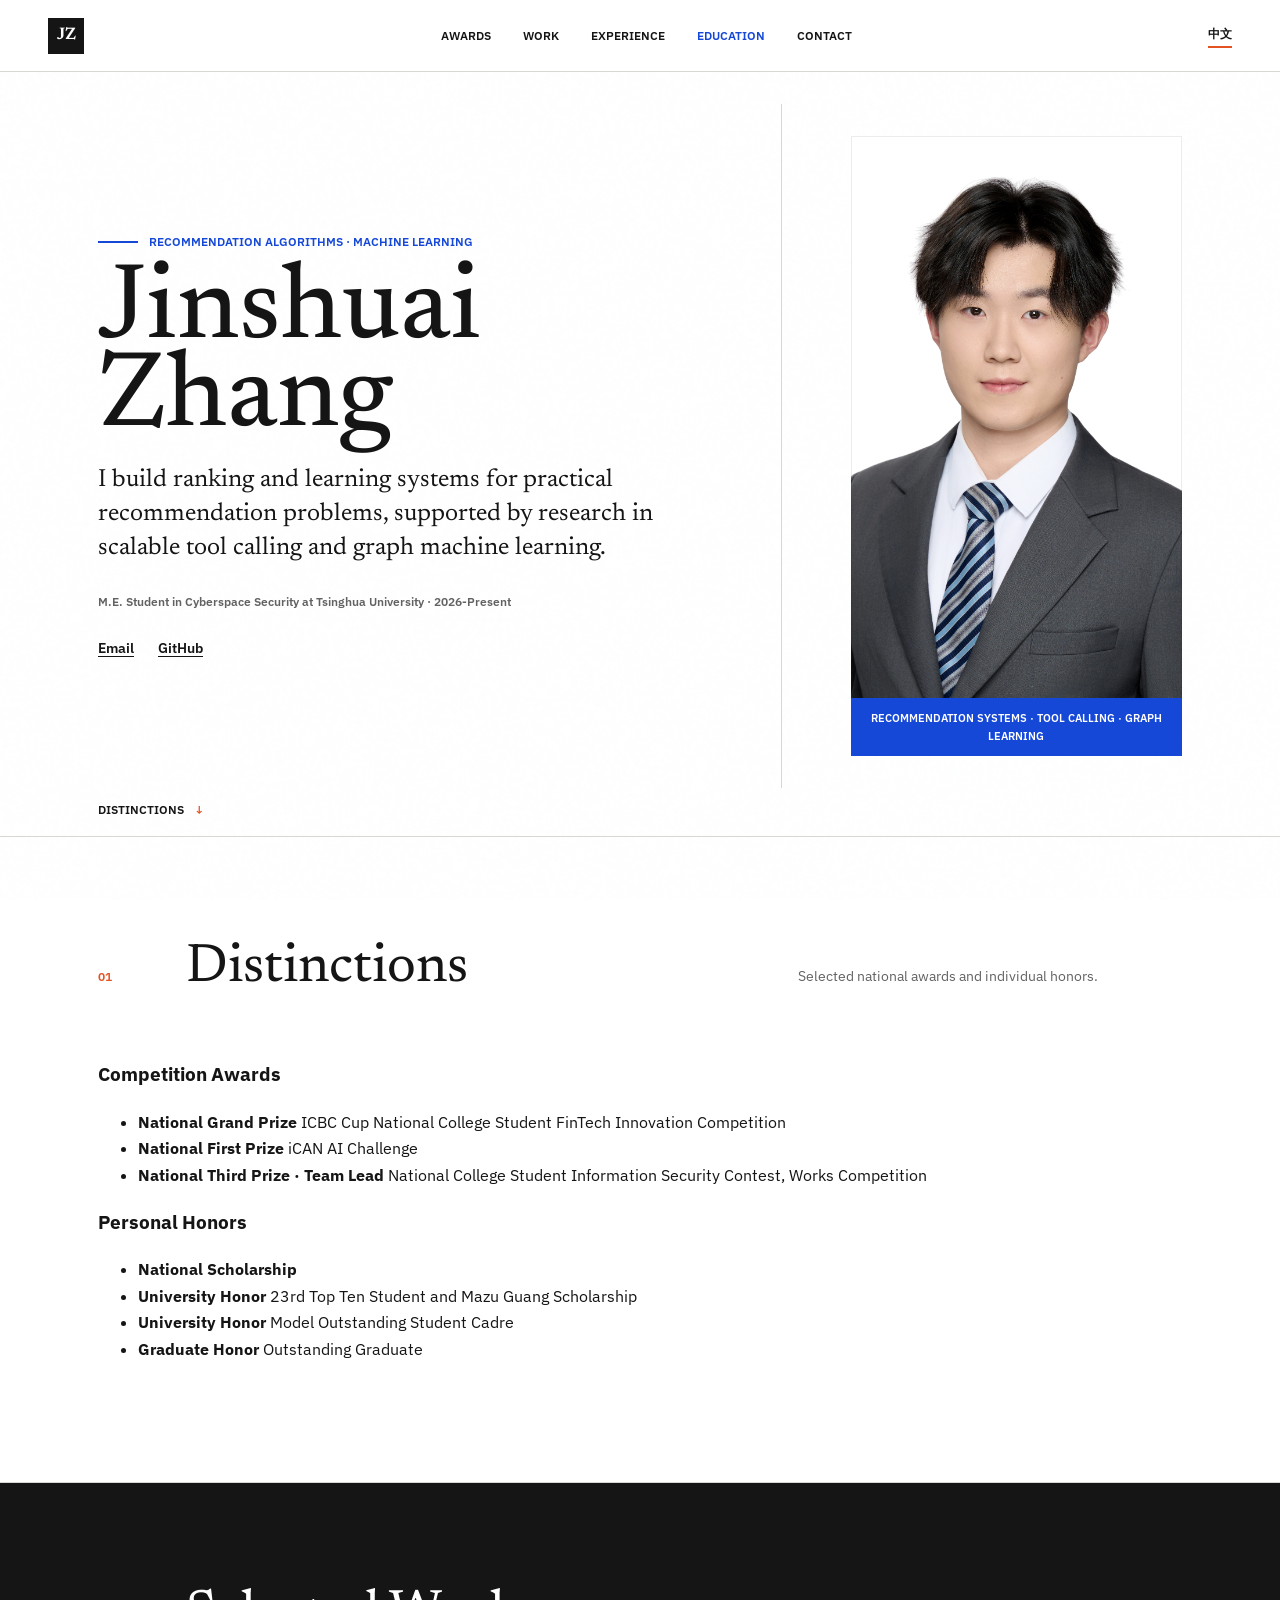
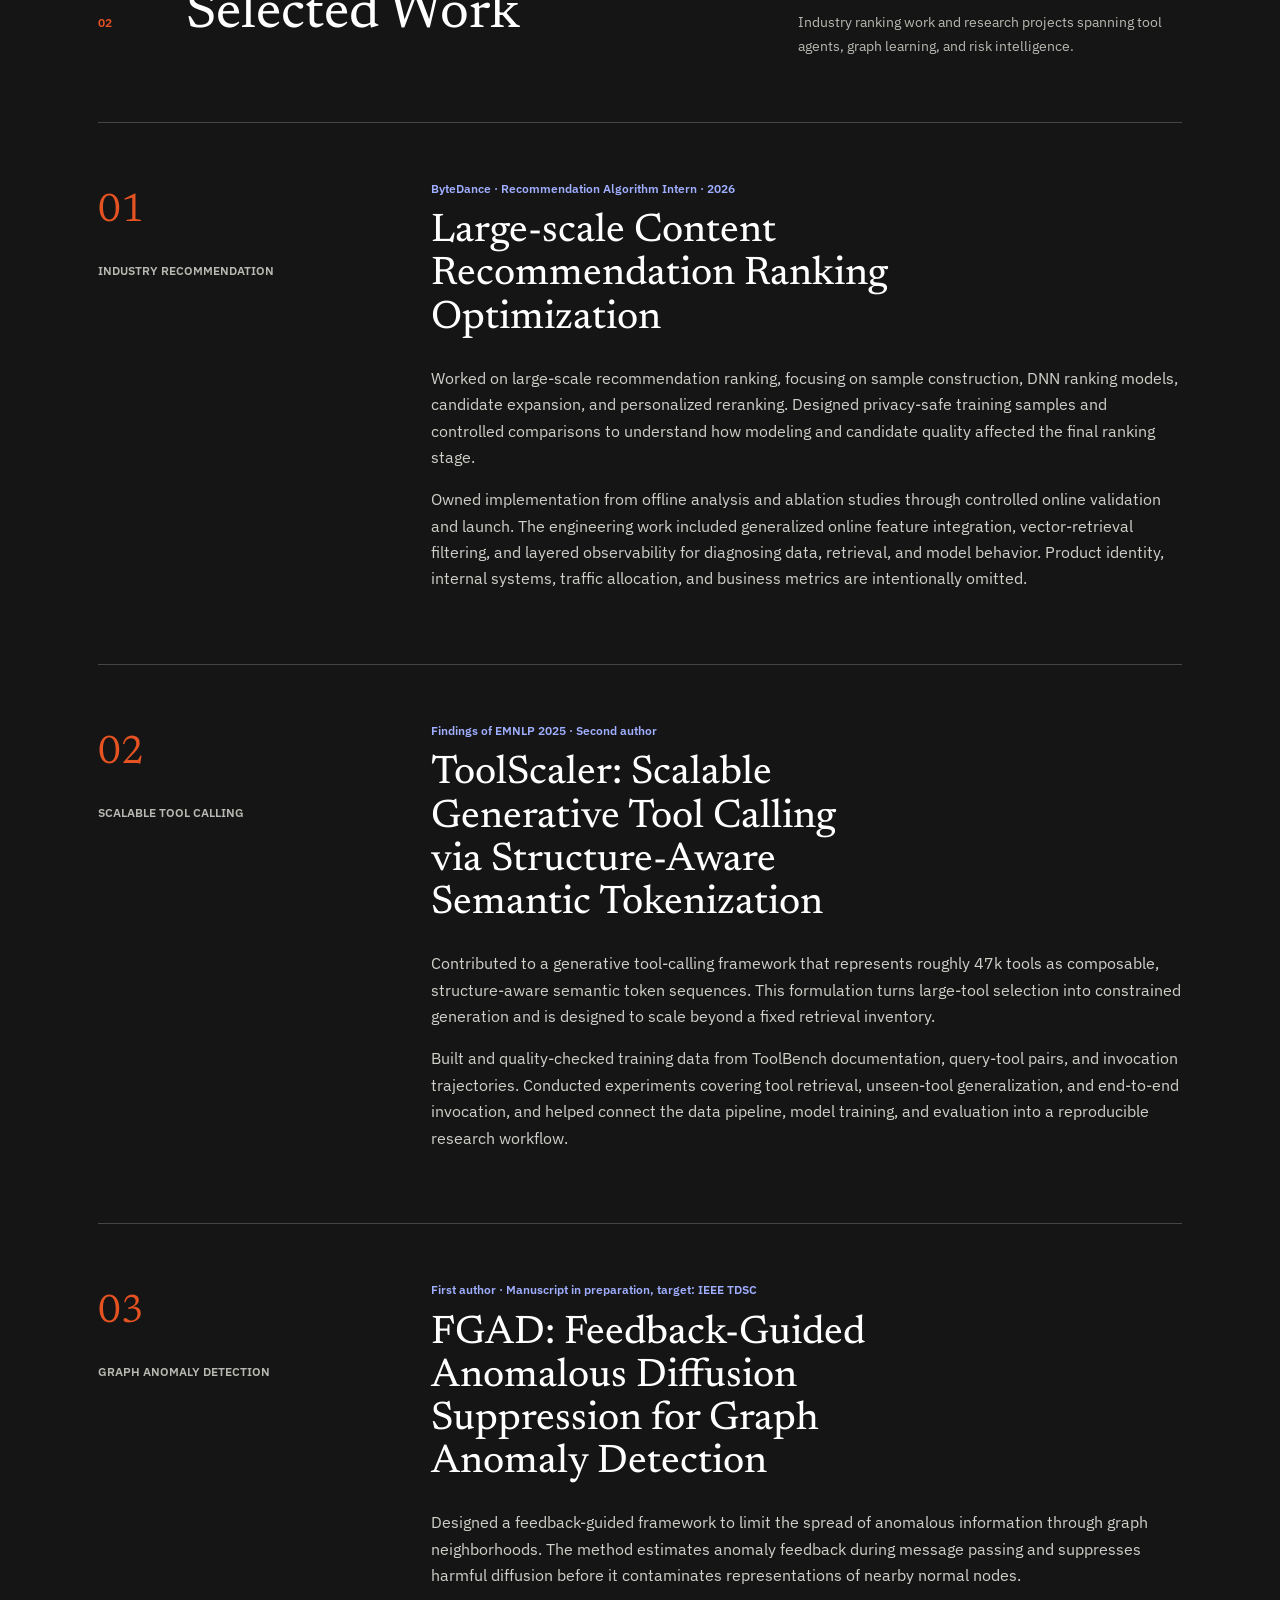
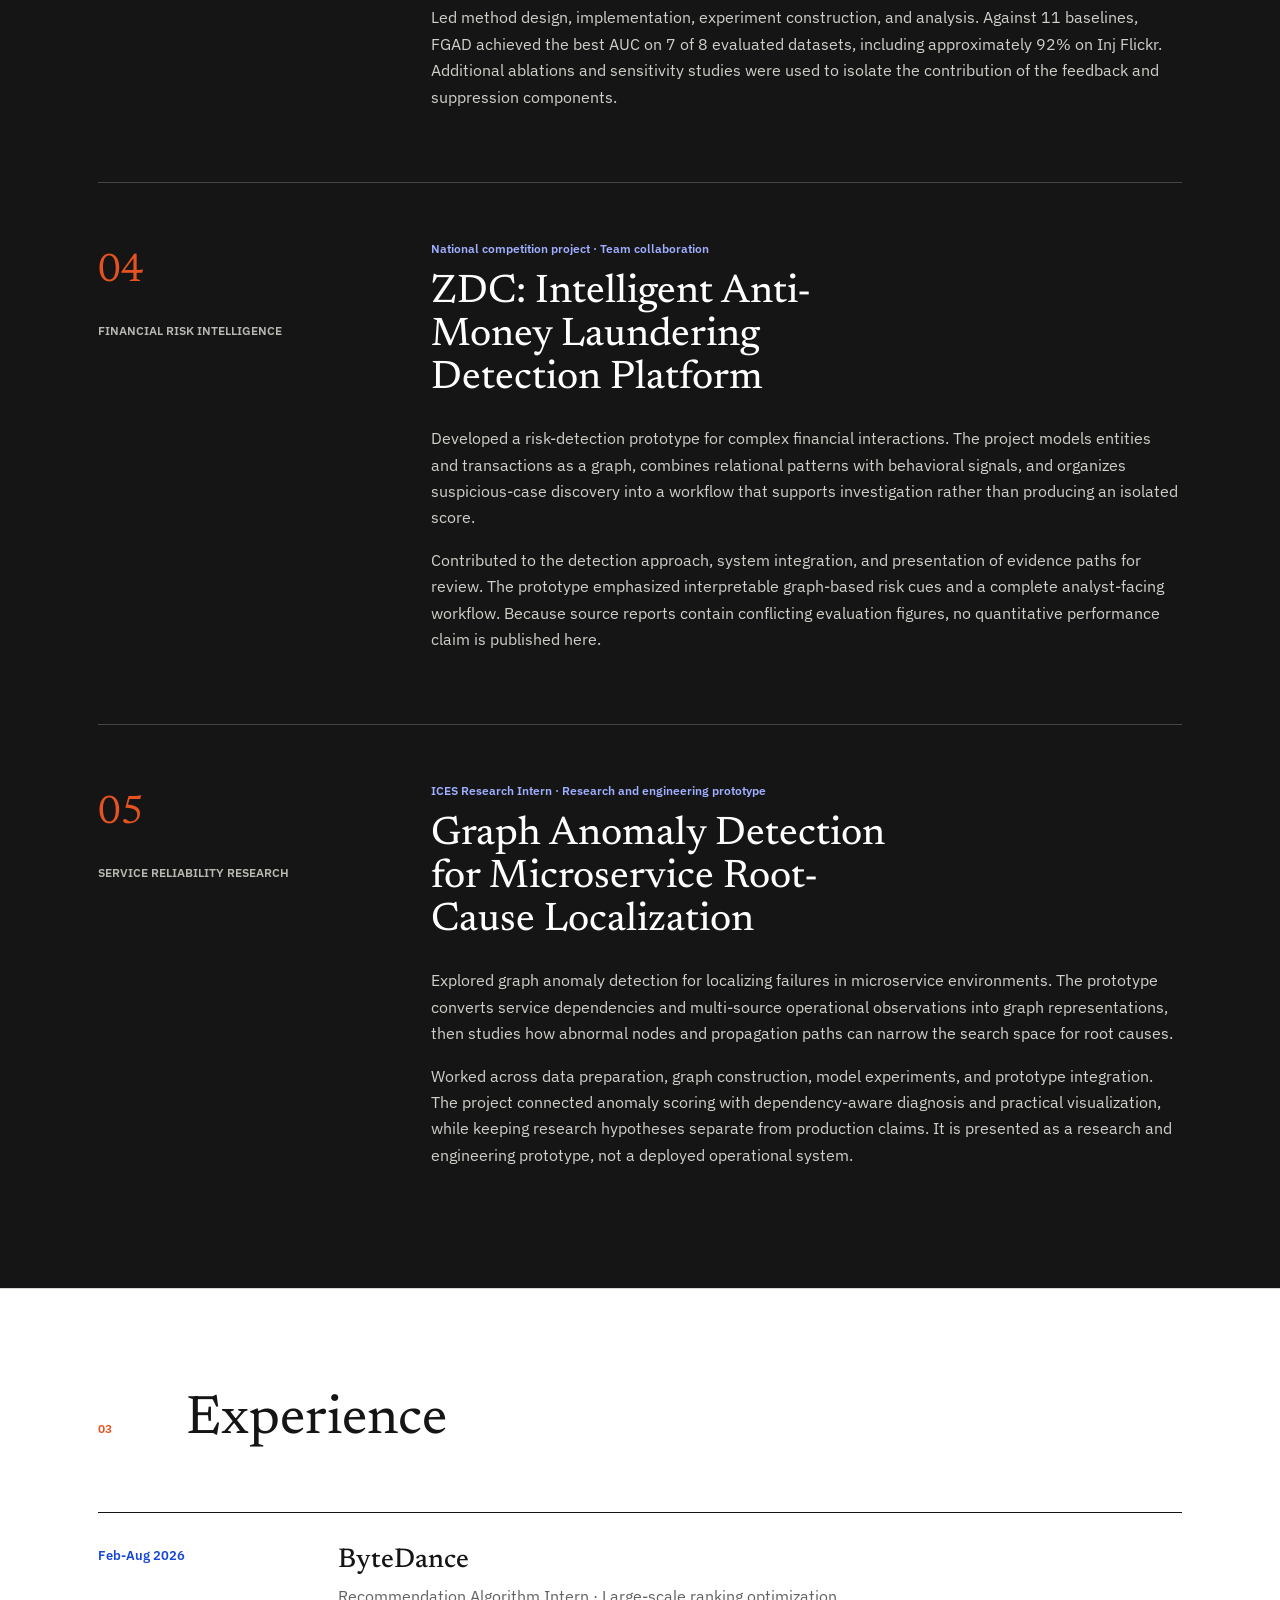
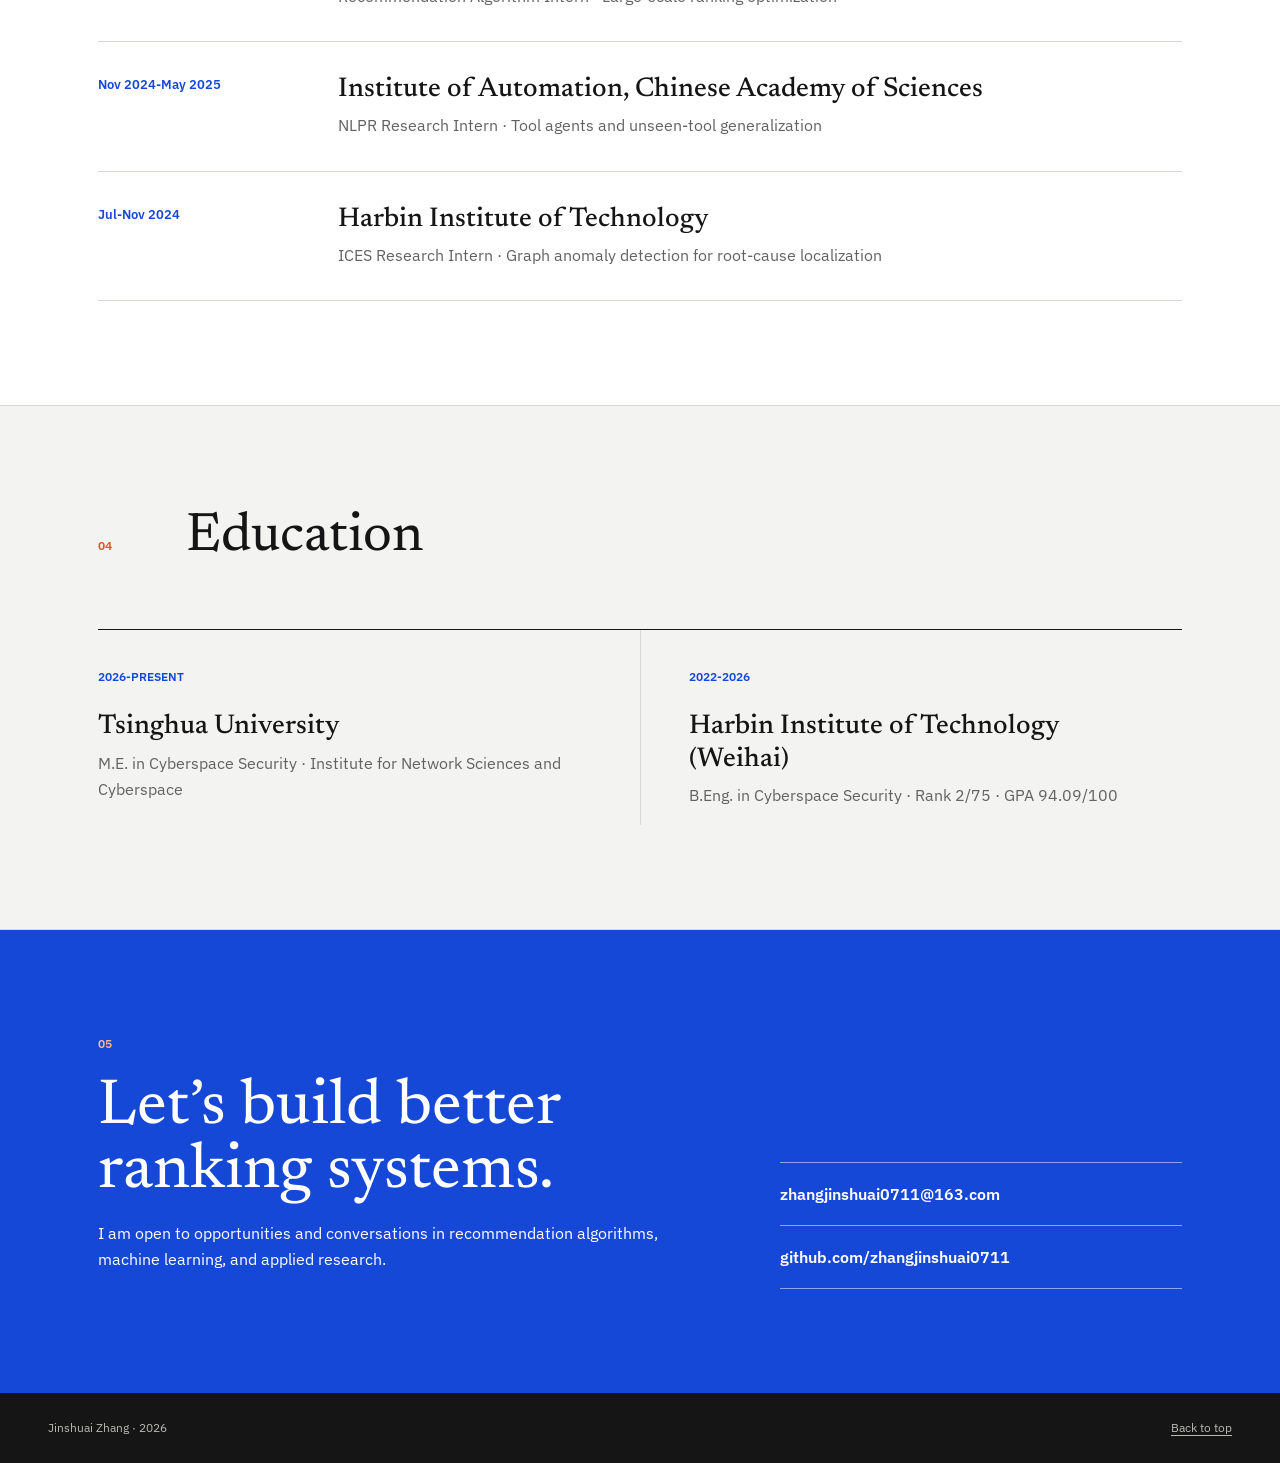
==== index.html @ 407ba0d5 "feat: expand bilingual homepage content" ====
<!doctype html>
<html lang="en">
  <head>
    <meta charset="utf-8">
    <meta name="viewport" content="width=device-width, initial-scale=1">
    <title>Jinshuai Zhang · Recommendation Algorithms &amp; Machine Learning</title>
    <meta name="description" content="Jinshuai Zhang works on large-scale recommendation ranking, scalable tool calling, and graph machine learning.">
    <meta property="og:title" content="Jinshuai Zhang · Recommendation Algorithms &amp; Machine Learning">
    <meta property="og:description" content="Industry recommendation experience backed by research in scalable tool calling and graph learning.">
    <meta property="og:type" content="profile">
    <meta property="og:url" content="https://zhangjinshuai0711.github.io/">
    <meta property="og:image" content="https://zhangjinshuai0711.github.io/assets/images/jinshuai-zhang.jpg">
    <meta property="og:image:alt" content="Portrait of Jinshuai Zhang">
    <meta property="og:locale" content="en_US">
    <meta property="og:locale:alternate" content="zh_CN">
    <link rel="canonical" href="https://zhangjinshuai0711.github.io/">
    <link rel="alternate" hreflang="en" href="https://zhangjinshuai0711.github.io/">
    <link rel="alternate" hreflang="zh-CN" href="https://zhangjinshuai0711.github.io/zh/">
    <link rel="alternate" hreflang="x-default" href="https://zhangjinshuai0711.github.io/">
    <link rel="icon" href="/assets/images/jinshuai-zhang.jpg" type="image/jpeg">
    <link rel="stylesheet" href="/assets/css/main.css">
  </head>
  <body>
    <a class="skip-link" href="#main">Skip to content</a>
    <header class="site-header">
      <a class="wordmark" href="#top" aria-label="Jinshuai Zhang, home">JZ</a>
      <button class="menu-toggle" type="button" aria-expanded="false" aria-controls="primary-nav" data-open-label="Open navigation" data-close-label="Close navigation">
        <span aria-hidden="true"></span><span aria-hidden="true"></span>
        <span class="sr-only">Open navigation</span>
      </button>
      <nav id="primary-nav" aria-label="Primary navigation">
        <a href="#awards">Awards</a>
        <a href="#work">Work</a>
        <a href="#experience">Experience</a>
        <a href="#education">Education</a>
        <a href="#contact">Contact</a>
      </nav>
      <a class="language-link" href="/zh/" lang="zh-CN">中文</a>
    </header>

    <main id="main">
      <section class="hero" id="top">
        <div class="hero-copy" data-reveal>
          <p class="eyebrow">Recommendation Algorithms · Machine Learning</p>
          <h1>Jinshuai<br>Zhang</h1>
          <p class="hero-intro">I build ranking and learning systems for practical recommendation problems, supported by research in scalable tool calling and graph machine learning.</p>
          <p class="hero-status">M.E. Student in Cyberspace Security at Tsinghua University · 2026-Present</p>
          <div class="hero-links">
            <a href="mailto:zhangjinshuai0711@163.com">Email</a>
            <a href="https://github.com/zhangjinshuai0711" rel="me">GitHub</a>
          </div>
        </div>
        <figure class="hero-portrait" data-reveal>
          <img src="/assets/images/jinshuai-zhang.jpg" width="1421" height="2132" alt="Portrait of Jinshuai Zhang">
          <figcaption>Recommendation systems · Tool calling · Graph learning</figcaption>
        </figure>
        <a class="next-section" href="#awards">Distinctions <span aria-hidden="true">↓</span></a>
      </section>

      <section class="section distinctions" id="awards">
        <header class="section-heading" data-reveal>
          <p class="section-index">01</p>
          <h2>Distinctions</h2>
          <p>Selected national awards and individual honors.</p>
        </header>
        <div class="distinction-groups">
          <section class="award-group competition-awards" data-reveal>
            <h3>Competition Awards</h3>
            <ul class="award-list">
              <li><strong>National Grand Prize</strong> ICBC Cup National College Student FinTech Innovation Competition</li>
              <li><strong>National First Prize</strong> iCAN AI Challenge</li>
              <li><strong>National Third Prize · Team Lead</strong> National College Student Information Security Contest, Works Competition</li>
            </ul>
          </section>
          <section class="award-group personal-honors" data-reveal>
            <h3>Personal Honors</h3>
            <ul class="award-list">
              <li><strong>National Scholarship</strong></li>
              <li><strong>University Honor</strong> 23rd Top Ten Student and Mazu Guang Scholarship</li>
              <li><strong>University Honor</strong> Model Outstanding Student Cadre</li>
              <li><strong>Graduate Honor</strong> Outstanding Graduate</li>
            </ul>
          </section>
        </div>
      </section>

      <section class="section selected-work" id="work">
        <header class="section-heading" data-reveal>
          <p class="section-index">02</p>
          <h2>Selected Work</h2>
          <p>Industry ranking work and research projects spanning tool agents, graph learning, and risk intelligence.</p>
        </header>

        <article class="work work-primary" data-reveal>
          <div class="work-label"><span>01</span> Industry Recommendation</div>
          <div class="work-body">
            <p class="work-meta">ByteDance · Recommendation Algorithm Intern · 2026</p>
            <h3>Large-scale Content Recommendation Ranking Optimization</h3>
            <p>Worked on large-scale recommendation ranking, focusing on sample construction, DNN ranking models, candidate expansion, and personalized reranking. Designed privacy-safe training samples and controlled comparisons to understand how modeling and candidate quality affected the final ranking stage.</p>
            <p>Owned implementation from offline analysis and ablation studies through controlled online validation and launch. The engineering work included generalized online feature integration, vector-retrieval filtering, and layered observability for diagnosing data, retrieval, and model behavior. Product identity, internal systems, traffic allocation, and business metrics are intentionally omitted.</p>
          </div>
        </article>

        <article class="work" data-reveal>
          <div class="work-label"><span>02</span> Scalable Tool Calling</div>
          <div class="work-body">
            <p class="work-meta">Findings of EMNLP 2025 · Second author</p>
            <h3>ToolScaler: Scalable Generative Tool Calling via Structure-Aware Semantic Tokenization</h3>
            <p>Contributed to a generative tool-calling framework that represents roughly 47k tools as composable, structure-aware semantic token sequences. This formulation turns large-tool selection into constrained generation and is designed to scale beyond a fixed retrieval inventory.</p>
            <p>Built and quality-checked training data from ToolBench documentation, query-tool pairs, and invocation trajectories. Conducted experiments covering tool retrieval, unseen-tool generalization, and end-to-end invocation, and helped connect the data pipeline, model training, and evaluation into a reproducible research workflow.</p>
          </div>
        </article>

        <article class="work" data-reveal>
          <div class="work-label"><span>03</span> Graph Anomaly Detection</div>
          <div class="work-body">
            <p class="work-meta">First author · Manuscript in preparation, target: IEEE TDSC</p>
            <h3>FGAD: Feedback-Guided Anomalous Diffusion Suppression for Graph Anomaly Detection</h3>
            <p>Designed a feedback-guided framework to limit the spread of anomalous information through graph neighborhoods. The method estimates anomaly feedback during message passing and suppresses harmful diffusion before it contaminates representations of nearby normal nodes.</p>
            <p>Led method design, implementation, experiment construction, and analysis. Against 11 baselines, FGAD achieved the best AUC on 7 of 8 evaluated datasets, including approximately 92% on Inj Flickr. Additional ablations and sensitivity studies were used to isolate the contribution of the feedback and suppression components.</p>
          </div>
        </article>

        <article class="work" data-reveal>
          <div class="work-label"><span>04</span> Financial Risk Intelligence</div>
          <div class="work-body">
            <p class="work-meta">National competition project · Team collaboration</p>
            <h3>ZDC: Intelligent Anti-Money Laundering Detection Platform</h3>
            <p>Developed a risk-detection prototype for complex financial interactions. The project models entities and transactions as a graph, combines relational patterns with behavioral signals, and organizes suspicious-case discovery into a workflow that supports investigation rather than producing an isolated score.</p>
            <p>Contributed to the detection approach, system integration, and presentation of evidence paths for review. The prototype emphasized interpretable graph-based risk cues and a complete analyst-facing workflow. Because source reports contain conflicting evaluation figures, no quantitative performance claim is published here.</p>
          </div>
        </article>

        <article class="work" data-reveal>
          <div class="work-label"><span>05</span> Service Reliability Research</div>
          <div class="work-body">
            <p class="work-meta">ICES Research Intern · Research and engineering prototype</p>
            <h3>Graph Anomaly Detection for Microservice Root-Cause Localization</h3>
            <p>Explored graph anomaly detection for localizing failures in microservice environments. The prototype converts service dependencies and multi-source operational observations into graph representations, then studies how abnormal nodes and propagation paths can narrow the search space for root causes.</p>
            <p>Worked across data preparation, graph construction, model experiments, and prototype integration. The project connected anomaly scoring with dependency-aware diagnosis and practical visualization, while keeping research hypotheses separate from production claims. It is presented as a research and engineering prototype, not a deployed operational system.</p>
          </div>
        </article>
      </section>

      <section class="section timeline" id="experience">
        <header class="section-heading" data-reveal>
          <p class="section-index">03</p>
          <h2>Experience</h2>
        </header>
        <ol class="timeline-list">
          <li data-reveal><time>Feb-Aug 2026</time><div><h3>ByteDance</h3><p>Recommendation Algorithm Intern · Large-scale ranking optimization</p></div></li>
          <li data-reveal><time>Nov 2024-May 2025</time><div><h3>Institute of Automation, Chinese Academy of Sciences</h3><p>NLPR Research Intern · Tool agents and unseen-tool generalization</p></div></li>
          <li data-reveal><time>Jul-Nov 2024</time><div><h3>Harbin Institute of Technology</h3><p>ICES Research Intern · Graph anomaly detection for root-cause localization</p></div></li>
        </ol>
      </section>

      <section class="section education" id="education">
        <header class="section-heading" data-reveal>
          <p class="section-index">04</p>
          <h2>Education</h2>
        </header>
        <div class="education-list">
          <article data-reveal><p class="date">2026-Present</p><h3>Tsinghua University</h3><p>M.E. in Cyberspace Security · Institute for Network Sciences and Cyberspace</p></article>
          <article data-reveal><p class="date">2022-2026</p><h3>Harbin Institute of Technology (Weihai)</h3><p>B.Eng. in Cyberspace Security · Rank 2/75 · GPA 94.09/100</p></article>
        </div>
      </section>

      <section class="section contact" id="contact">
        <div data-reveal>
          <p class="section-index">05</p>
          <h2>Let’s build better ranking systems.</h2>
          <p>I am open to opportunities and conversations in recommendation algorithms, machine learning, and applied research.</p>
        </div>
        <div class="contact-links" data-reveal>
          <a href="mailto:zhangjinshuai0711@163.com">zhangjinshuai0711@163.com</a>
          <a href="https://github.com/zhangjinshuai0711" rel="me">github.com/zhangjinshuai0711</a>
        </div>
      </section>
    </main>

    <footer><p>Jinshuai Zhang · 2026</p><a href="#top">Back to top</a></footer>
    <script src="/assets/js/main.js" defer></script>
  </body>
</html>
---- assets/css/main.css ----
@font-face {
  font-family: "Newsreader";
  src: url("../fonts/newsreader-latin.woff2") format("woff2");
  font-weight: 300 700;
  font-display: swap;
}

@font-face {
  font-family: "IBM Plex Sans";
  src: url("../fonts/ibm-plex-sans-latin.woff2") format("woff2");
  font-weight: 300 700;
  font-display: swap;
}

:root {
  --paper: #ffffff;
  --soft: #f3f4f1;
  --ink: #151515;
  --muted: #626262;
  --line: #d8d8d2;
  --blue: #1648d8;
  --orange: #e65322;
  --display: "Newsreader", Georgia, serif;
  --body: "IBM Plex Sans", "PingFang SC", "Microsoft YaHei", sans-serif;
  --content: 1180px;
  --gutter: 3rem;
  color-scheme: light;
}

* {
  box-sizing: border-box;
}

html {
  scroll-behavior: smooth;
  scroll-padding-top: 5.5rem;
}

body {
  margin: 0;
  overflow-x: hidden;
  color: var(--ink);
  background: var(--paper);
  font-family: var(--body);
  font-size: 1rem;
  line-height: 1.65;
  letter-spacing: 0;
}

body::before {
  position: fixed;
  inset: 0;
  z-index: -1;
  pointer-events: none;
  content: "";
  opacity: 0.14;
  background-image: url("data:image/svg+xml,%3Csvg viewBox='0 0 180 180' xmlns='http://www.w3.org/2000/svg'%3E%3Cfilter id='n'%3E%3CfeTurbulence type='fractalNoise' baseFrequency='.88' numOctaves='2' stitchTiles='stitch'/%3E%3C/filter%3E%3Crect width='100%25' height='100%25' filter='url(%23n)' opacity='.12'/%3E%3C/svg%3E");
}

img {
  display: block;
  max-width: 100%;
}

a {
  color: inherit;
  text-decoration-thickness: 1px;
  text-underline-offset: 0.25em;
}

a:hover {
  color: var(--blue);
}

button,
a {
  -webkit-tap-highlight-color: transparent;
}

button {
  font: inherit;
}

:focus-visible {
  outline: 3px solid var(--orange);
  outline-offset: 4px;
}

.sr-only {
  position: absolute;
  width: 1px;
  height: 1px;
  padding: 0;
  margin: -1px;
  overflow: hidden;
  clip: rect(0, 0, 0, 0);
  white-space: nowrap;
  border: 0;
}

.skip-link {
  position: fixed;
  top: -5rem;
  left: 1rem;
  z-index: 100;
  padding: 0.75rem 1rem;
  color: var(--paper);
  background: var(--ink);
}

.skip-link:focus {
  top: 1rem;
}

.site-header {
  position: sticky;
  top: 0;
  z-index: 50;
  display: grid;
  grid-template-columns: auto 1fr auto;
  align-items: center;
  min-height: 4.5rem;
  padding: 0 var(--gutter);
  border-bottom: 1px solid var(--line);
  background: rgb(255 255 255 / 94%);
  backdrop-filter: blur(14px);
}

.wordmark {
  display: grid;
  width: 2.25rem;
  height: 2.25rem;
  place-items: center;
  color: var(--paper);
  background: var(--ink);
  font-family: var(--display);
  font-size: 1.05rem;
  font-weight: 650;
  text-decoration: none;
}

.site-header nav {
  display: flex;
  justify-content: center;
  gap: 2rem;
}

.site-header nav a,
.language-link {
  font-size: 0.78rem;
  font-weight: 600;
  text-decoration: none;
  text-transform: uppercase;
}

.site-header nav a[aria-current="location"] {
  color: var(--blue);
}

.language-link {
  padding-bottom: 0.15rem;
  border-bottom: 2px solid var(--orange);
}

.menu-toggle {
  display: none;
}

.hero {
  position: relative;
  display: grid;
  grid-template-columns: minmax(0, 1.35fr) minmax(19rem, 0.65fr);
  gap: 4rem;
  align-items: center;
  width: min(100%, var(--content));
  min-height: calc(100svh - 8.5rem);
  margin: 0 auto;
  padding: 4rem var(--gutter) 5rem;
}

.hero::before {
  position: absolute;
  top: 2rem;
  bottom: 3rem;
  left: calc(62% - 1px);
  width: 1px;
  content: "";
  background: var(--line);
}

.eyebrow,
.section-index,
.work-label,
.work-meta,
.date,
.hero-status {
  margin: 0;
  font-size: 0.75rem;
  font-weight: 600;
  text-transform: uppercase;
}

.eyebrow {
  display: flex;
  align-items: center;
  gap: 0.7rem;
  color: var(--blue);
}

.eyebrow::before {
  width: 2.5rem;
  height: 2px;
  content: "";
  background: var(--blue);
}

.hero h1 {
  max-width: 9ch;
  margin: 1rem 0 1.25rem;
  font-family: var(--display);
  font-size: 6.7rem;
  font-weight: 450;
  line-height: 0.82;
  letter-spacing: 0;
}

[lang="zh-CN"] .hero h1 {
  font-family: "STSong", "Songti SC", var(--display);
  font-size: 6rem;
  line-height: 1;
}

.hero-intro {
  max-width: 37rem;
  margin: 0;
  font-family: var(--display);
  font-size: 1.55rem;
  line-height: 1.38;
}

[lang="zh-CN"] .hero-intro {
  font-family: var(--body);
  font-size: 1.32rem;
}

.hero-status {
  margin-top: 1.6rem;
  color: var(--muted);
  text-transform: none;
}

.hero-links {
  display: flex;
  gap: 1.5rem;
  margin-top: 1.6rem;
  font-size: 0.86rem;
  font-weight: 600;
}

.hero-portrait {
  position: relative;
  align-self: stretch;
  min-height: 30rem;
  margin: 0;
  overflow: hidden;
  background: var(--soft);
}

.hero-portrait::after {
  position: absolute;
  inset: 0;
  content: "";
  box-shadow: inset 0 0 0 1px rgb(21 21 21 / 8%);
  pointer-events: none;
}

.hero-portrait img {
  width: 100%;
  height: 100%;
  min-height: 30rem;
  object-fit: cover;
  object-position: center 18%;
  filter: saturate(0.82) contrast(1.03);
}

.hero-portrait figcaption {
  position: absolute;
  right: 0;
  bottom: 0;
  left: 0;
  z-index: 1;
  padding: 0.65rem 0.8rem;
  color: var(--paper);
  background: var(--blue);
  font-size: 0.7rem;
  font-weight: 600;
  text-align: center;
  text-transform: uppercase;
}

.next-section {
  position: absolute;
  bottom: 1rem;
  left: var(--gutter);
  font-size: 0.75rem;
  font-weight: 600;
  text-decoration: none;
  text-transform: uppercase;
}

.next-section span {
  display: inline-block;
  margin-left: 0.45rem;
  color: var(--orange);
}

.section {
  padding: 6.5rem max(var(--gutter), calc((100% - var(--content)) / 2 + var(--gutter)));
  border-top: 1px solid var(--line);
}

.section-heading {
  display: grid;
  grid-template-columns: 4rem minmax(0, 1fr) minmax(14rem, 24rem);
  gap: 1.5rem;
  align-items: baseline;
  margin-bottom: 4rem;
}

.section-index {
  color: var(--orange);
}

.section-heading h2,
.contact h2 {
  margin: 0;
  font-family: var(--display);
  font-size: 3.4rem;
  font-weight: 430;
  line-height: 1;
}

[lang="zh-CN"] .section-heading h2,
[lang="zh-CN"] .contact h2 {
  font-family: "STSong", "Songti SC", var(--display);
}

.section-heading > p:last-child {
  margin: 0;
  color: var(--muted);
  font-size: 0.9rem;
}

.selected-work {
  color: var(--paper);
  background: var(--ink);
}

.selected-work .section-heading > p:last-child {
  color: #b9b9b3;
}

.work {
  display: grid;
  grid-template-columns: minmax(11rem, 0.38fr) minmax(0, 1fr);
  gap: 3rem;
  padding: 3.5rem 0;
  border-top: 1px solid #454541;
}

.work:last-child {
  padding-bottom: 0;
}

.work-label {
  color: #b9b9b3;
}

.work-label span {
  display: block;
  margin-bottom: 1rem;
  color: var(--orange);
  font-family: var(--display);
  font-size: 2.5rem;
  font-weight: 400;
}

.work-meta {
  color: #9faeff;
  text-transform: none;
}

.work h3 {
  max-width: 20ch;
  margin: 0.8rem 0 1.5rem;
  font-family: var(--display);
  font-size: 2.5rem;
  font-weight: 450;
  line-height: 1.08;
}

[lang="zh-CN"] .work h3 {
  max-width: 24ch;
  font-family: "STSong", "Songti SC", var(--display);
}

.work-body > p:not(.work-meta) {
  max-width: 48rem;
  color: #d0d0ca;
}

.timeline {
  background: var(--paper);
}

.timeline-list {
  padding: 0;
  margin: 0;
  list-style: none;
  border-top: 1px solid var(--ink);
}

.timeline-list li {
  display: grid;
  grid-template-columns: 13rem minmax(0, 1fr);
  gap: 2rem;
  padding: 2rem 0;
  border-bottom: 1px solid var(--line);
}

.timeline-list time {
  color: var(--blue);
  font-size: 0.8rem;
  font-weight: 600;
}

.timeline-list h3,
.education-list h3 {
  margin: 0;
  font-family: var(--display);
  font-size: 1.7rem;
  font-weight: 500;
  line-height: 1.2;
}

[lang="zh-CN"] .timeline-list h3,
[lang="zh-CN"] .education-list h3 {
  font-family: "STSong", "Songti SC", var(--display);
}

.timeline-list p,
.education-list p {
  margin: 0.35rem 0 0;
  color: var(--muted);
}

.education {
  background: var(--soft);
}

.education-list {
  display: grid;
  grid-template-columns: repeat(2, minmax(0, 1fr));
  gap: 0;
  border-top: 1px solid var(--ink);
}

.education-list article {
  min-width: 0;
  padding: 2rem 3rem 1rem 0;
}

.education-list article + article {
  padding-left: 3rem;
  border-left: 1px solid var(--line);
}

.date {
  margin-bottom: 1.5rem !important;
  color: var(--blue) !important;
}

.recognition-list {
  padding: 0;
  margin: 0;
  list-style: none;
  border-top: 1px solid var(--ink);
}

.recognition-list li {
  display: grid;
  grid-template-columns: minmax(12rem, 0.4fr) minmax(0, 1fr);
  gap: 2rem;
  padding: 1.4rem 0;
  border-bottom: 1px solid var(--line);
}

.recognition-list span {
  color: var(--orange);
  font-weight: 650;
}

.contact {
  display: grid;
  grid-template-columns: minmax(0, 1.2fr) minmax(18rem, 0.8fr);
  gap: 5rem;
  align-items: end;
  color: var(--paper);
  background: var(--blue);
}

.contact .section-index {
  margin-bottom: 1.4rem;
  color: #ffb49d;
}

.contact h2 {
  max-width: 14ch;
  font-size: 4rem;
}

.contact p {
  max-width: 38rem;
}

.contact-links {
  display: grid;
  border-top: 1px solid rgb(255 255 255 / 50%);
}

.contact-links a {
  min-width: 0;
  padding: 1.1rem 0;
  overflow-wrap: anywhere;
  border-bottom: 1px solid rgb(255 255 255 / 50%);
  font-weight: 600;
  text-decoration: none;
}

.contact-links a:hover {
  color: #ffd7cb;
}

footer {
  display: flex;
  justify-content: space-between;
  padding: 1.6rem var(--gutter);
  color: #b9b9b3;
  background: var(--ink);
  font-size: 0.75rem;
}

footer p {
  margin: 0;
}

.not-found {
  display: grid;
  min-height: 100svh;
  place-items: center;
  padding: 2rem;
  color: var(--paper);
  background: var(--ink);
}

.not-found main {
  width: min(100%, 52rem);
}

.not-found h1 {
  max-width: 12ch;
  margin: 1rem 0;
  font-family: var(--display);
  font-size: 5rem;
  font-weight: 430;
  line-height: 0.95;
}

.not-found nav {
  display: flex;
  gap: 2rem;
  margin-top: 3rem;
}

.js [data-reveal] {
  opacity: 0;
  transform: translateY(1.2rem);
  transition: opacity 600ms ease, transform 600ms ease;
}

.js [data-reveal][data-visible] {
  opacity: 1;
  transform: none;
}

@media (max-width: 800px) {
  :root {
    --gutter: 1.5rem;
  }

  .site-header {
    grid-template-columns: auto 1fr auto;
    min-height: 4rem;
  }

  .js .menu-toggle {
    display: grid;
    width: 2.5rem;
    height: 2.5rem;
    padding: 0.65rem;
    place-content: center;
    gap: 0.35rem;
    border: 0;
    color: var(--ink);
    background: transparent;
    cursor: pointer;
    justify-self: start;
  }

  .menu-toggle > span:not(.sr-only) {
    display: block;
    width: 1.25rem;
    height: 2px;
    background: currentColor;
    transition: transform 180ms ease;
  }

  .menu-toggle[aria-expanded="true"] > span:first-child {
    transform: translateY(0.175rem) rotate(45deg);
  }

  .menu-toggle[aria-expanded="true"] > span:nth-child(2) {
    transform: translateY(-0.175rem) rotate(-45deg);
  }

  .site-header nav {
    justify-content: flex-end;
    gap: 1rem;
    margin-right: 0.5rem;
  }

  .js .site-header nav {
    position: absolute;
    top: calc(100% + 1px);
    right: 0;
    left: 0;
    display: none;
    padding: 1rem var(--gutter) 1.25rem;
    border-bottom: 1px solid var(--line);
    background: var(--paper);
  }

  .js .site-header nav[data-open] {
    display: grid;
  }

  .hero {
    grid-template-columns: minmax(0, 1fr) 12rem;
    gap: 1.75rem;
    min-height: calc(100svh - 7rem);
    padding-top: 2.5rem;
    padding-bottom: 4rem;
  }

  .hero::before {
    display: none;
  }

  .hero h1 {
    font-size: 4.8rem;
  }

  [lang="zh-CN"] .hero h1 {
    font-size: 4.5rem;
  }

  .hero-intro {
    font-size: 1.25rem;
  }

  .hero-portrait,
  .hero-portrait img {
    min-height: 20rem;
  }

  .hero-portrait figcaption {
    font-size: 0.6rem;
  }

  .section {
    padding-top: 5rem;
    padding-bottom: 5rem;
  }

  .section-heading {
    grid-template-columns: 3rem minmax(0, 1fr);
  }

  .section-heading > p:last-child {
    grid-column: 2;
  }

  .work {
    grid-template-columns: 9rem minmax(0, 1fr);
    gap: 2rem;
  }

  .contact {
    grid-template-columns: minmax(0, 1fr);
    gap: 3rem;
  }
}

@media (max-width: 560px) {
  :root {
    --gutter: 1rem;
  }

  .site-header nav {
    gap: 0.6rem;
    margin-right: 0.4rem;
  }

  .site-header nav a {
    font-size: 0.62rem;
  }

  .hero {
    grid-template-columns: minmax(0, 1fr) 7.4rem;
    gap: 1rem;
    align-items: start;
    min-height: auto;
    padding-top: 1.75rem;
    padding-bottom: 4.5rem;
  }

  .hero-copy {
    min-width: 0;
  }

  .eyebrow {
    font-size: 0.65rem;
  }

  .eyebrow::before {
    width: 1.25rem;
  }

  .hero h1,
  [lang="zh-CN"] .hero h1 {
    margin-top: 0.8rem;
    font-size: 3.6rem;
  }

  [lang="zh-CN"] .hero h1 {
    font-size: 3rem;
  }

  .hero-intro,
  [lang="zh-CN"] .hero-intro {
    font-family: var(--body);
    font-size: 1rem;
    line-height: 1.5;
  }

  .hero-status {
    margin-top: 1rem;
    font-size: 0.68rem;
  }

  .hero-links {
    flex-wrap: wrap;
    gap: 0.6rem 1rem;
    margin-top: 1rem;
  }

  .hero-portrait,
  .hero-portrait img {
    min-height: 10.5rem;
    height: 10.5rem;
  }

  .hero-portrait figcaption {
    display: none;
  }

  .next-section {
    bottom: 1.2rem;
  }

  .section {
    padding-top: 4rem;
    padding-bottom: 4rem;
  }

  .section-heading {
    gap: 0.75rem;
    margin-bottom: 2.5rem;
  }

  .section-heading h2,
  .contact h2 {
    font-size: 2.6rem;
  }

  .work {
    grid-template-columns: minmax(0, 1fr);
    gap: 1.25rem;
    padding: 2.5rem 0;
  }

  .work-label span {
    display: inline;
    margin-right: 0.6rem;
    font-size: 1.5rem;
  }

  .work h3 {
    font-size: 2rem;
  }

  .timeline-list li,
  .recognition-list li {
    grid-template-columns: minmax(0, 1fr);
    gap: 0.5rem;
  }

  .education-list {
    grid-template-columns: minmax(0, 1fr);
  }

  .education-list article,
  .education-list article + article {
    padding: 2rem 0;
    border-left: 0;
  }

  .education-list article + article {
    border-top: 1px solid var(--line);
  }

  .contact {
    gap: 2.5rem;
  }

  .contact h2 {
    max-width: 12ch;
  }

  footer {
    gap: 1rem;
  }

  .not-found h1 {
    font-size: 3.5rem;
  }

  .not-found nav {
    flex-direction: column;
    gap: 1rem;
  }
}

@media (max-width: 360px) {
  .hero {
    grid-template-columns: minmax(0, 1fr) 5.8rem;
    gap: 0.75rem;
  }

  .hero h1,
  [lang="zh-CN"] .hero h1 {
    font-size: 2.8rem;
  }

  .hero-portrait,
  .hero-portrait img {
    min-height: 8.3rem;
    height: 8.3rem;
  }
}

@media (prefers-reduced-motion: reduce) {
  html {
    scroll-behavior: auto;
  }

  *,
  *::before,
  *::after {
    animation-duration: 0.01ms !important;
    animation-iteration-count: 1 !important;
    transition-duration: 0.01ms !important;
  }
}
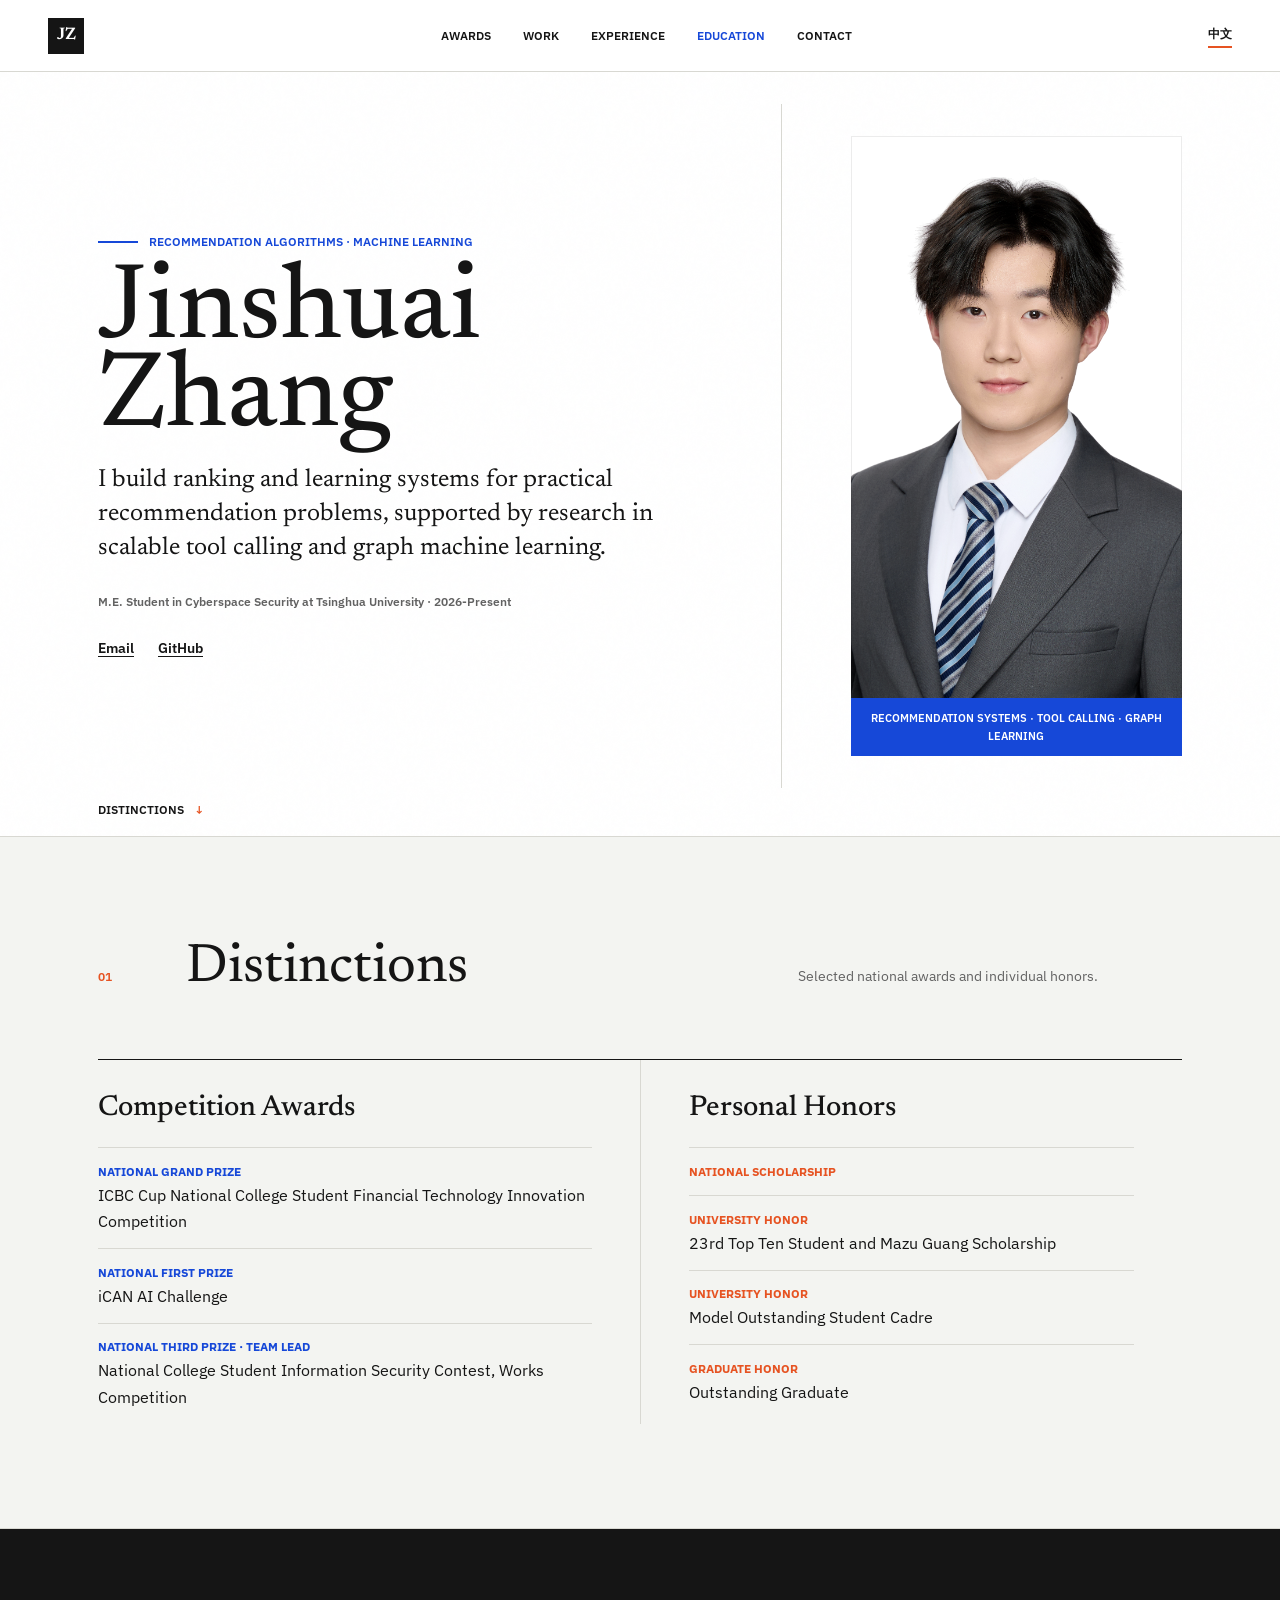
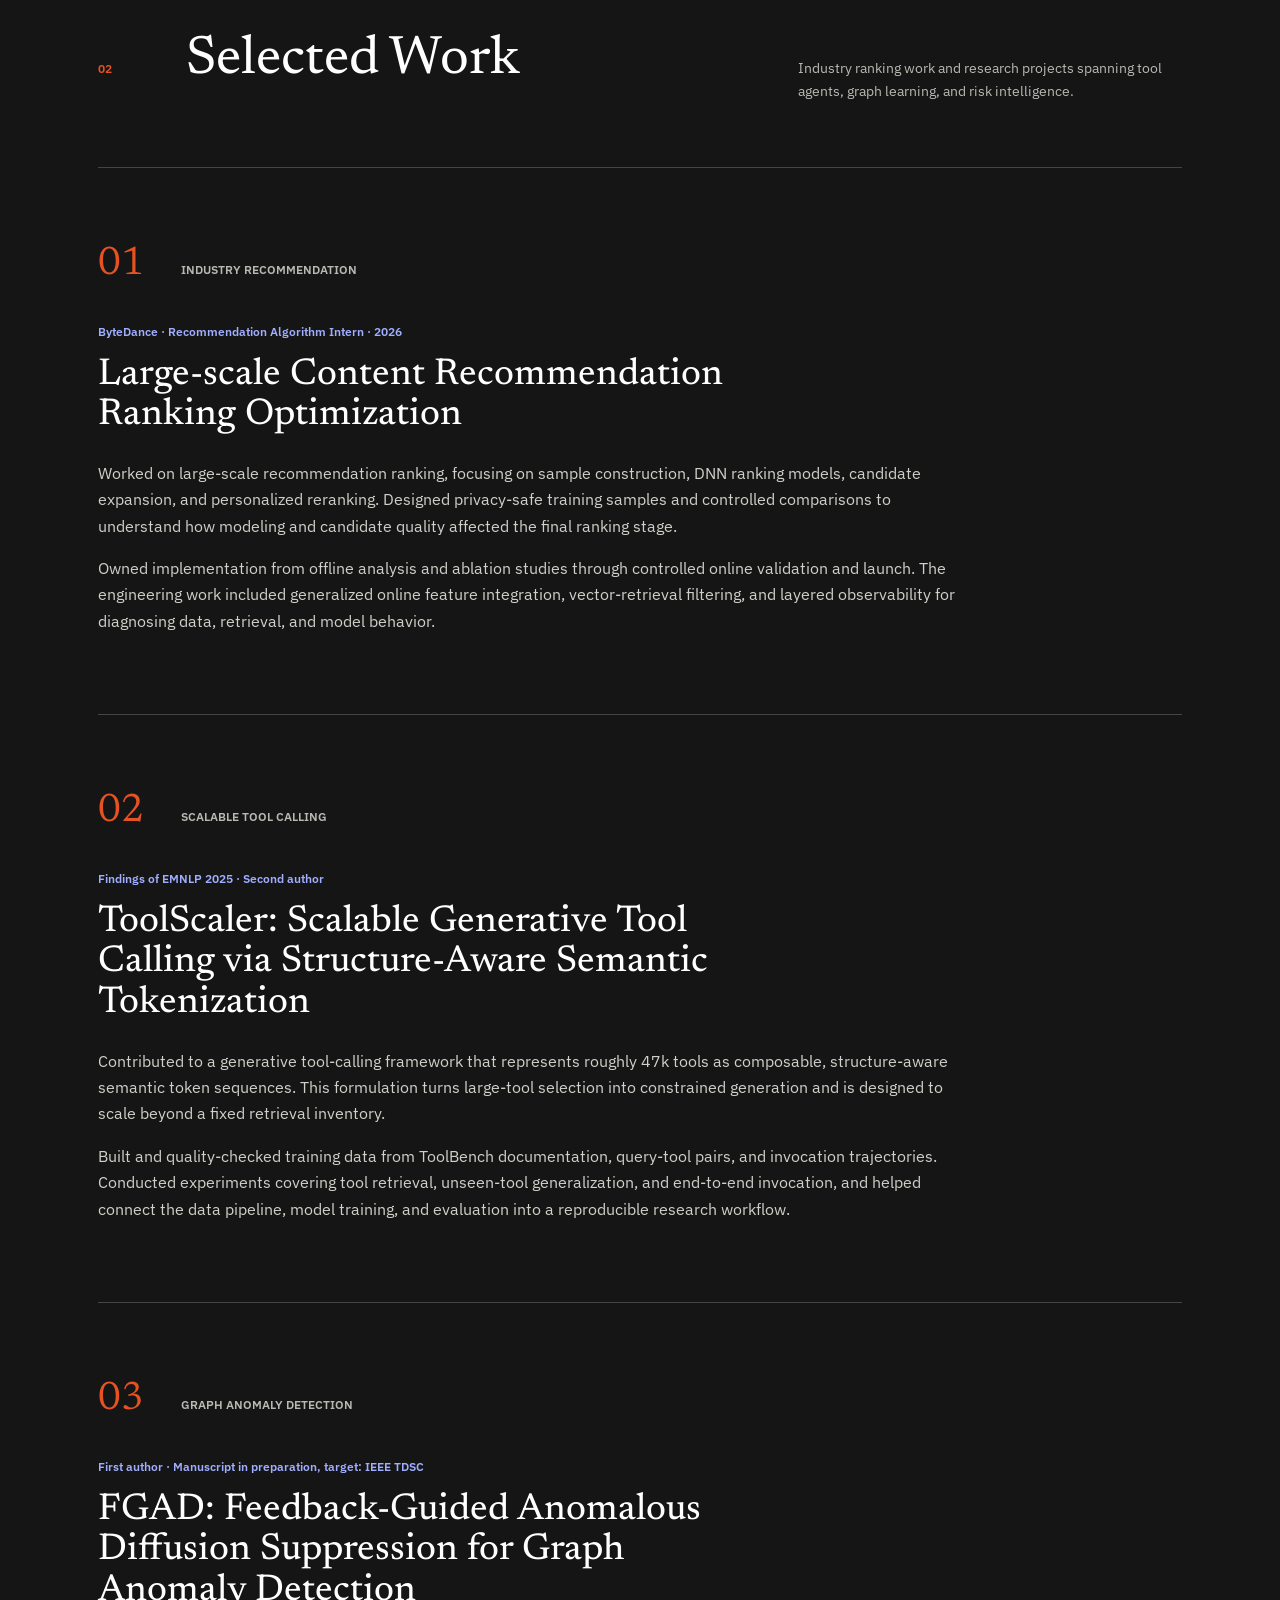
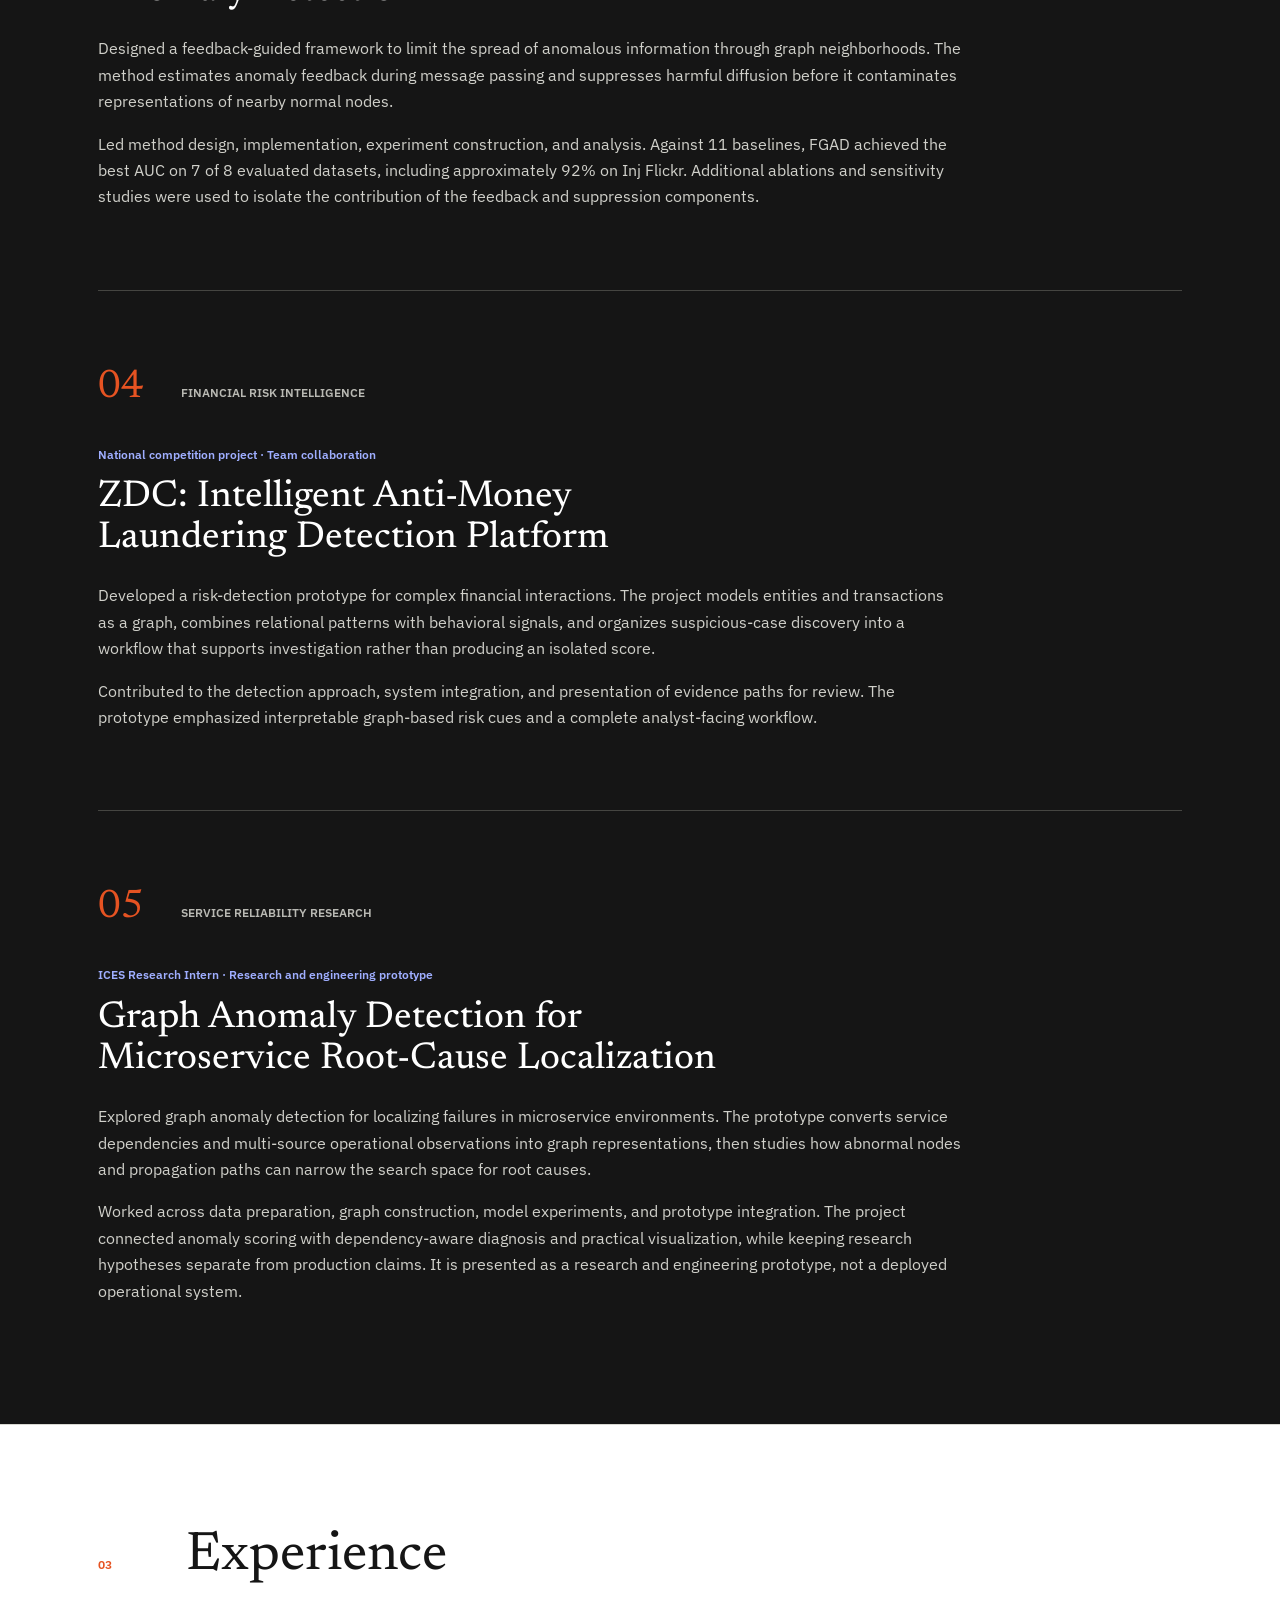
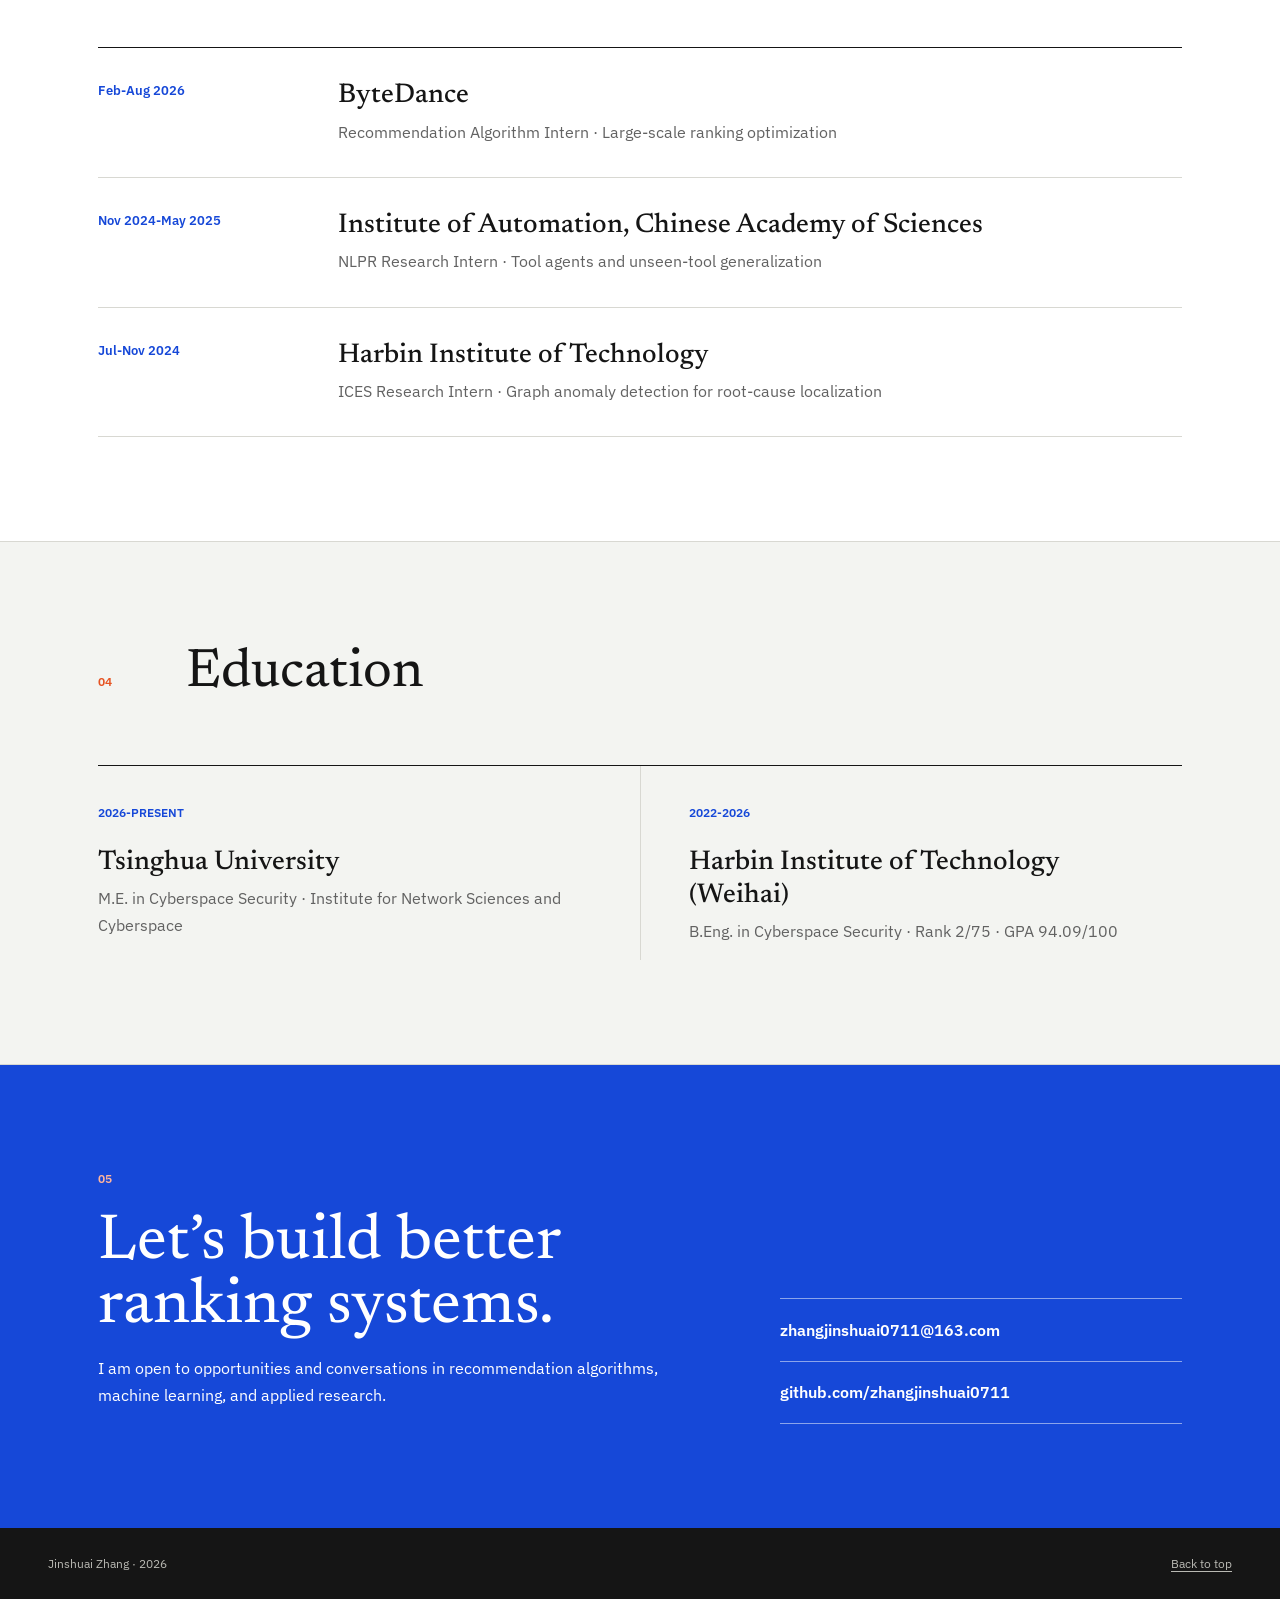
==== commit 0cff8f66: "refine: polish public project descriptions" ====
--- a/index.html
+++ b/index.html
@@ -67,7 +67,7 @@
           <section class="award-group competition-awards" data-reveal>
             <h3>Competition Awards</h3>
             <ul class="award-list">
-              <li><strong>National Grand Prize</strong> ICBC Cup National College Student FinTech Innovation Competition</li>
+              <li><strong>National Grand Prize</strong> ICBC Cup National College Student Financial Technology Innovation Competition</li>
               <li><strong>National First Prize</strong> iCAN AI Challenge</li>
               <li><strong>National Third Prize · Team Lead</strong> National College Student Information Security Contest, Works Competition</li>
             </ul>
@@ -97,7 +97,7 @@
             <p class="work-meta">ByteDance · Recommendation Algorithm Intern · 2026</p>
             <h3>Large-scale Content Recommendation Ranking Optimization</h3>
             <p>Worked on large-scale recommendation ranking, focusing on sample construction, DNN ranking models, candidate expansion, and personalized reranking. Designed privacy-safe training samples and controlled comparisons to understand how modeling and candidate quality affected the final ranking stage.</p>
-            <p>Owned implementation from offline analysis and ablation studies through controlled online validation and launch. The engineering work included generalized online feature integration, vector-retrieval filtering, and layered observability for diagnosing data, retrieval, and model behavior. Product identity, internal systems, traffic allocation, and business metrics are intentionally omitted.</p>
+            <p>Owned implementation from offline analysis and ablation studies through controlled online validation and launch. The engineering work included generalized online feature integration, vector-retrieval filtering, and layered observability for diagnosing data, retrieval, and model behavior.</p>
           </div>
         </article>
 
@@ -127,7 +127,7 @@
             <p class="work-meta">National competition project · Team collaboration</p>
             <h3>ZDC: Intelligent Anti-Money Laundering Detection Platform</h3>
             <p>Developed a risk-detection prototype for complex financial interactions. The project models entities and transactions as a graph, combines relational patterns with behavioral signals, and organizes suspicious-case discovery into a workflow that supports investigation rather than producing an isolated score.</p>
-            <p>Contributed to the detection approach, system integration, and presentation of evidence paths for review. The prototype emphasized interpretable graph-based risk cues and a complete analyst-facing workflow. Because source reports contain conflicting evaluation figures, no quantitative performance claim is published here.</p>
+            <p>Contributed to the detection approach, system integration, and presentation of evidence paths for review. The prototype emphasized interpretable graph-based risk cues and a complete analyst-facing workflow.</p>
           </div>
         </article>
 
--- a/assets/css/main.css
+++ b/assets/css/main.css
@@ -351,6 +351,60 @@
   font-size: 0.9rem;
 }
 
+.distinctions {
+  background: var(--soft);
+}
+
+.distinction-groups {
+  display: grid;
+  grid-template-columns: repeat(2, minmax(0, 1fr));
+  border-top: 1px solid var(--ink);
+}
+
+.award-group {
+  min-width: 0;
+  padding: 2rem 3rem 0 0;
+}
+
+.award-group + .award-group {
+  padding-left: 3rem;
+  border-left: 1px solid var(--line);
+}
+
+.award-group h3 {
+  margin: 0 0 1.25rem;
+  font-family: var(--display);
+  font-size: 1.8rem;
+  font-weight: 500;
+  line-height: 1.2;
+}
+
+[lang="zh-CN"] .award-group h3 {
+  font-family: "STSong", "Songti SC", var(--display);
+}
+
+.award-list {
+  padding: 0;
+  margin: 0;
+  list-style: none;
+}
+
+.award-list li {
+  padding: 0.85rem 0;
+  border-top: 1px solid var(--line);
+}
+
+.award-list strong {
+  display: block;
+  color: var(--blue);
+  font-size: 0.76rem;
+  text-transform: uppercase;
+}
+
+.personal-honors .award-list strong {
+  color: var(--orange);
+}
+
 .selected-work {
   color: var(--paper);
   background: var(--ink);
@@ -361,10 +415,8 @@
 }
 
 .work {
-  display: grid;
-  grid-template-columns: minmax(11rem, 0.38fr) minmax(0, 1fr);
-  gap: 3rem;
-  padding: 3.5rem 0;
+  display: block;
+  padding: 4rem 0;
   border-top: 1px solid #454541;
 }
 
@@ -373,12 +425,14 @@
 }
 
 .work-label {
+  margin-bottom: 1.5rem;
   color: #b9b9b3;
 }
 
 .work-label span {
-  display: block;
-  margin-bottom: 1rem;
+  display: inline-block;
+  min-width: 4rem;
+  margin: 0 1rem 0 0;
   color: var(--orange);
   font-family: var(--display);
   font-size: 2.5rem;
@@ -391,10 +445,11 @@
 }
 
 .work h3 {
-  max-width: 20ch;
+  max-width: 30ch;
   margin: 0.8rem 0 1.5rem;
+  overflow-wrap: anywhere;
   font-family: var(--display);
-  font-size: 2.5rem;
+  font-size: 2.35rem;
   font-weight: 450;
   line-height: 1.08;
 }
@@ -405,7 +460,7 @@
 }
 
 .work-body > p:not(.work-meta) {
-  max-width: 48rem;
+  max-width: 54rem;
   color: #d0d0ca;
 }
 
@@ -478,26 +533,6 @@
 .date {
   margin-bottom: 1.5rem !important;
   color: var(--blue) !important;
-}
-
-.recognition-list {
-  padding: 0;
-  margin: 0;
-  list-style: none;
-  border-top: 1px solid var(--ink);
-}
-
-.recognition-list li {
-  display: grid;
-  grid-template-columns: minmax(12rem, 0.4fr) minmax(0, 1fr);
-  gap: 2rem;
-  padding: 1.4rem 0;
-  border-bottom: 1px solid var(--line);
-}
-
-.recognition-list span {
-  color: var(--orange);
-  font-weight: 650;
 }
 
 .contact {
@@ -700,9 +735,12 @@
     grid-column: 2;
   }
 
-  .work {
-    grid-template-columns: 9rem minmax(0, 1fr);
-    gap: 2rem;
+  .award-group {
+    padding-right: 2rem;
+  }
+
+  .award-group + .award-group {
+    padding-left: 2rem;
   }
 
   .contact {
@@ -803,24 +841,36 @@
     font-size: 2.6rem;
   }
 
+  .distinction-groups {
+    grid-template-columns: minmax(0, 1fr);
+  }
+
+  .award-group,
+  .award-group + .award-group {
+    padding: 1.75rem 0 0;
+    border-left: 0;
+  }
+
+  .award-group + .award-group {
+    margin-top: 1.5rem;
+    border-top: 1px solid var(--line);
+  }
+
   .work {
-    grid-template-columns: minmax(0, 1fr);
-    gap: 1.25rem;
-    padding: 2.5rem 0;
+    padding: 2.75rem 0;
   }
 
   .work-label span {
-    display: inline;
+    min-width: 2.5rem;
     margin-right: 0.6rem;
     font-size: 1.5rem;
   }
 
   .work h3 {
-    font-size: 2rem;
-  }
-
-  .timeline-list li,
-  .recognition-list li {
+    font-size: 1.85rem;
+  }
+
+  .timeline-list li {
     grid-template-columns: minmax(0, 1fr);
     gap: 0.5rem;
   }
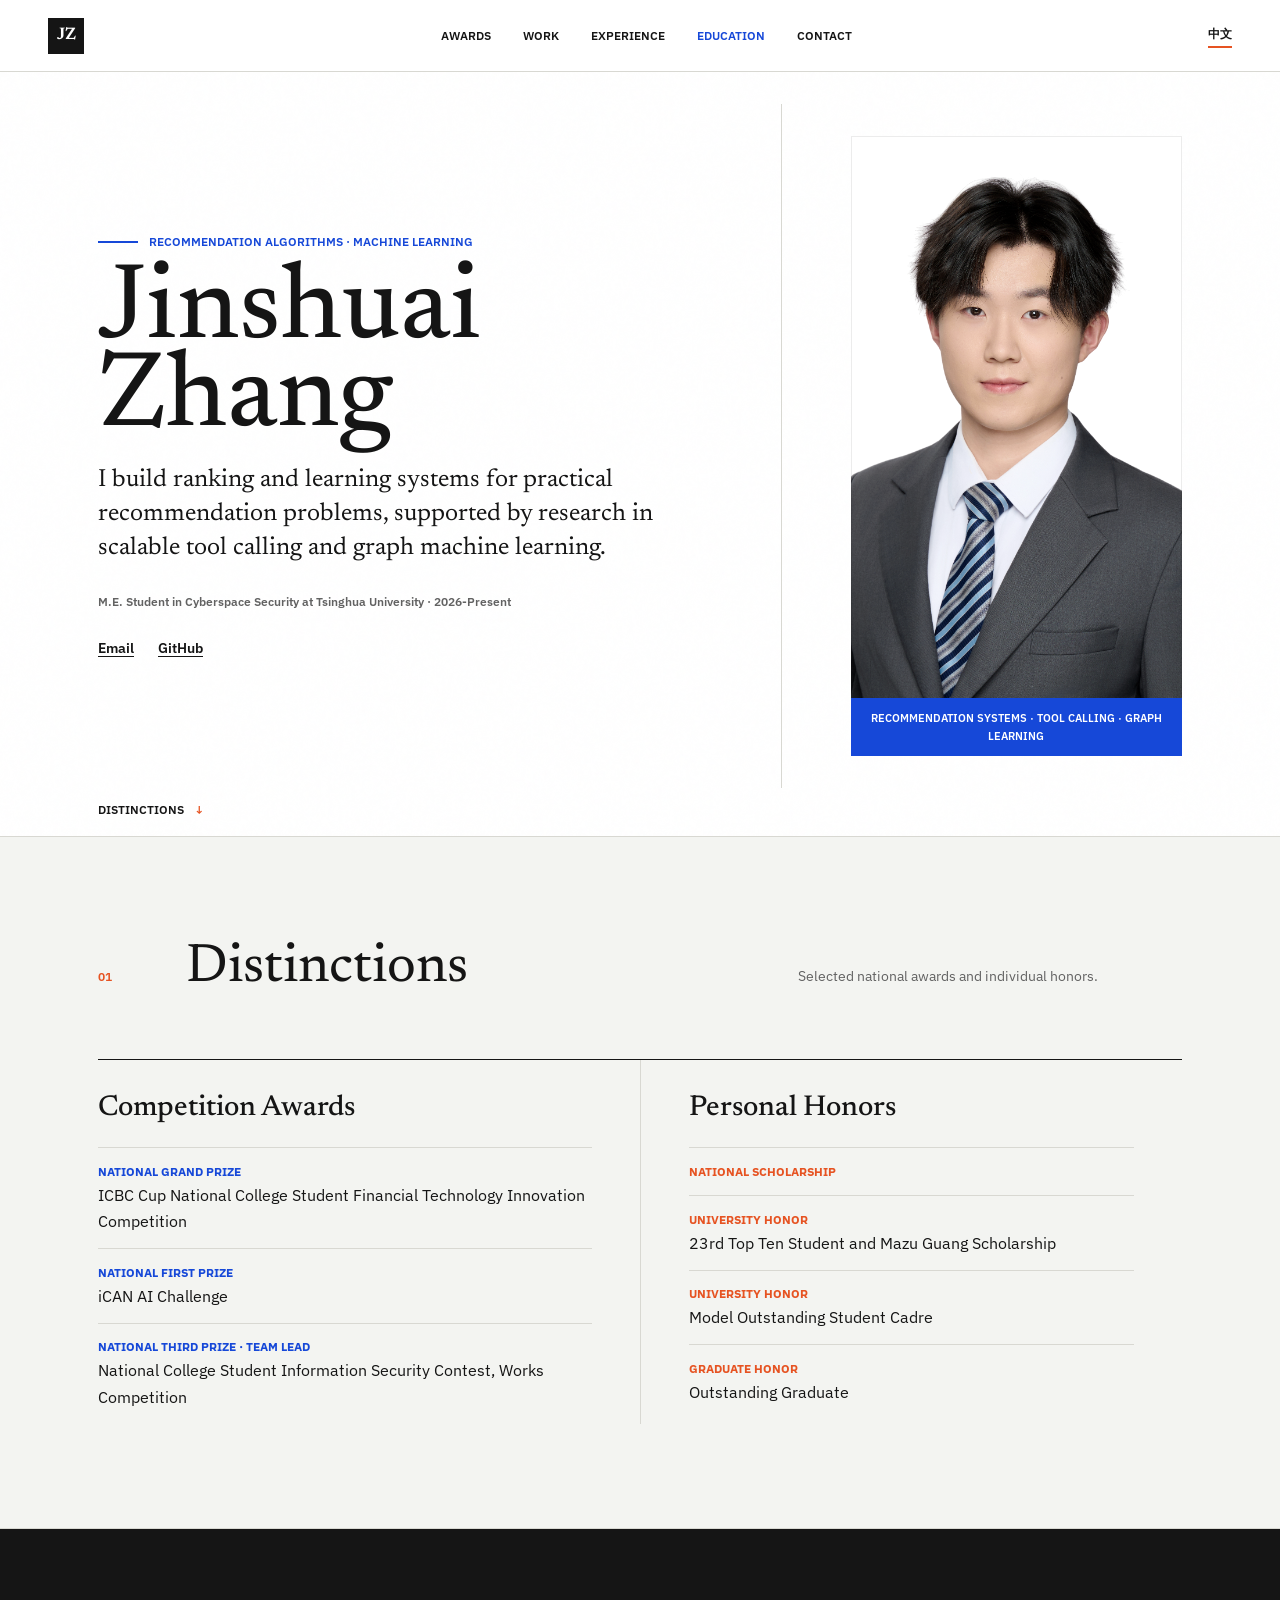
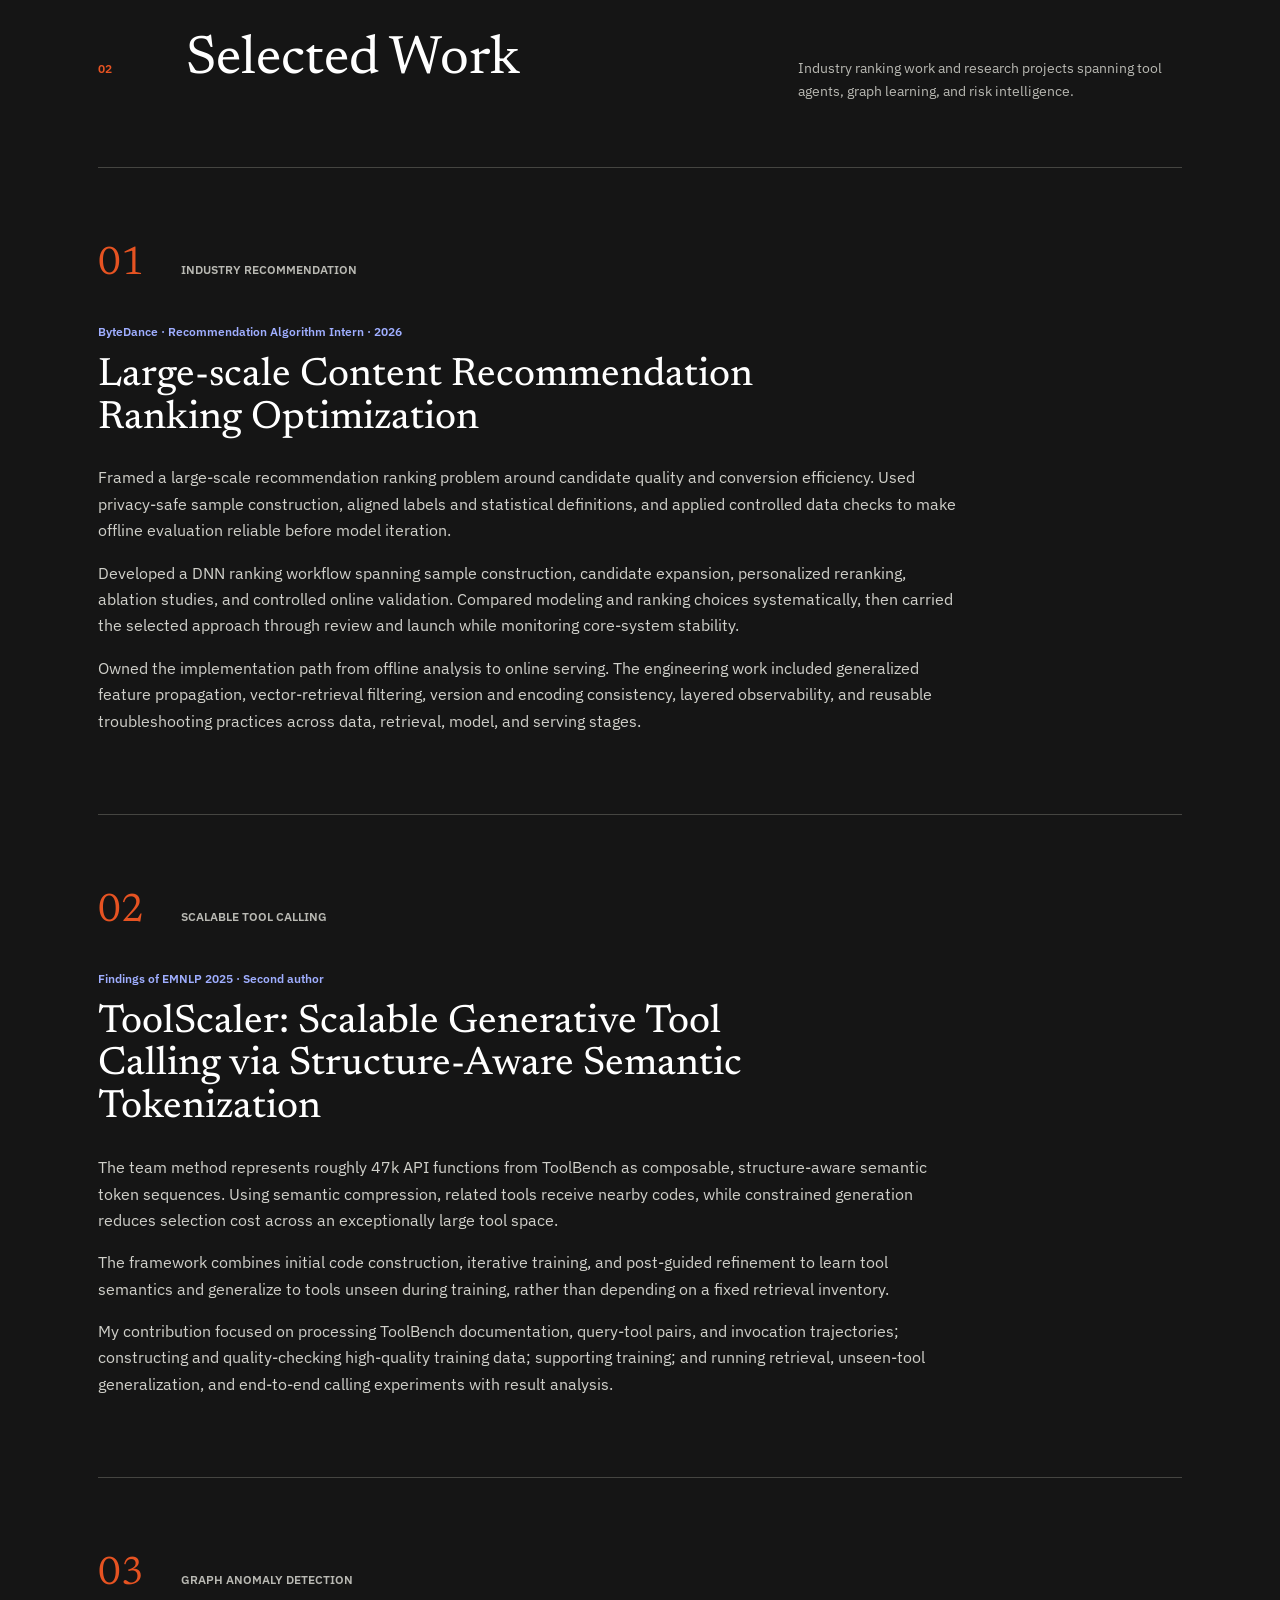
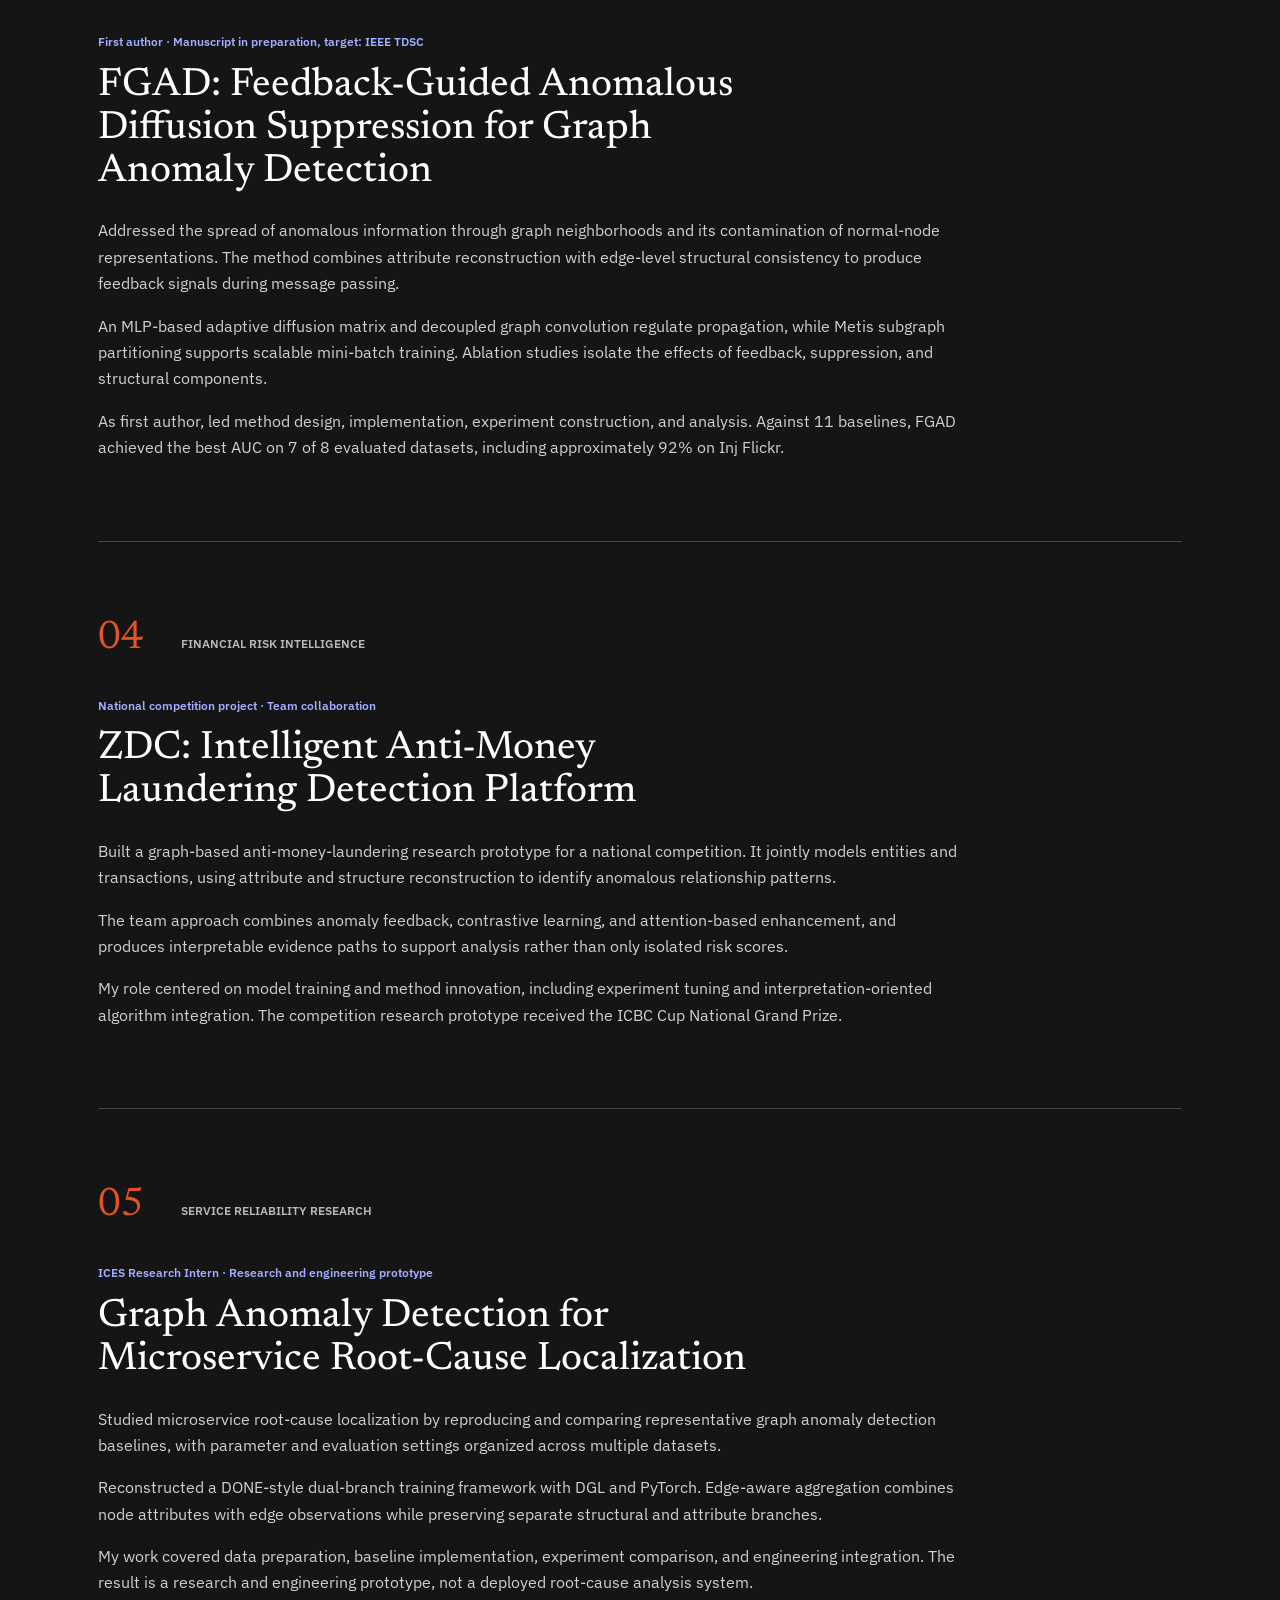
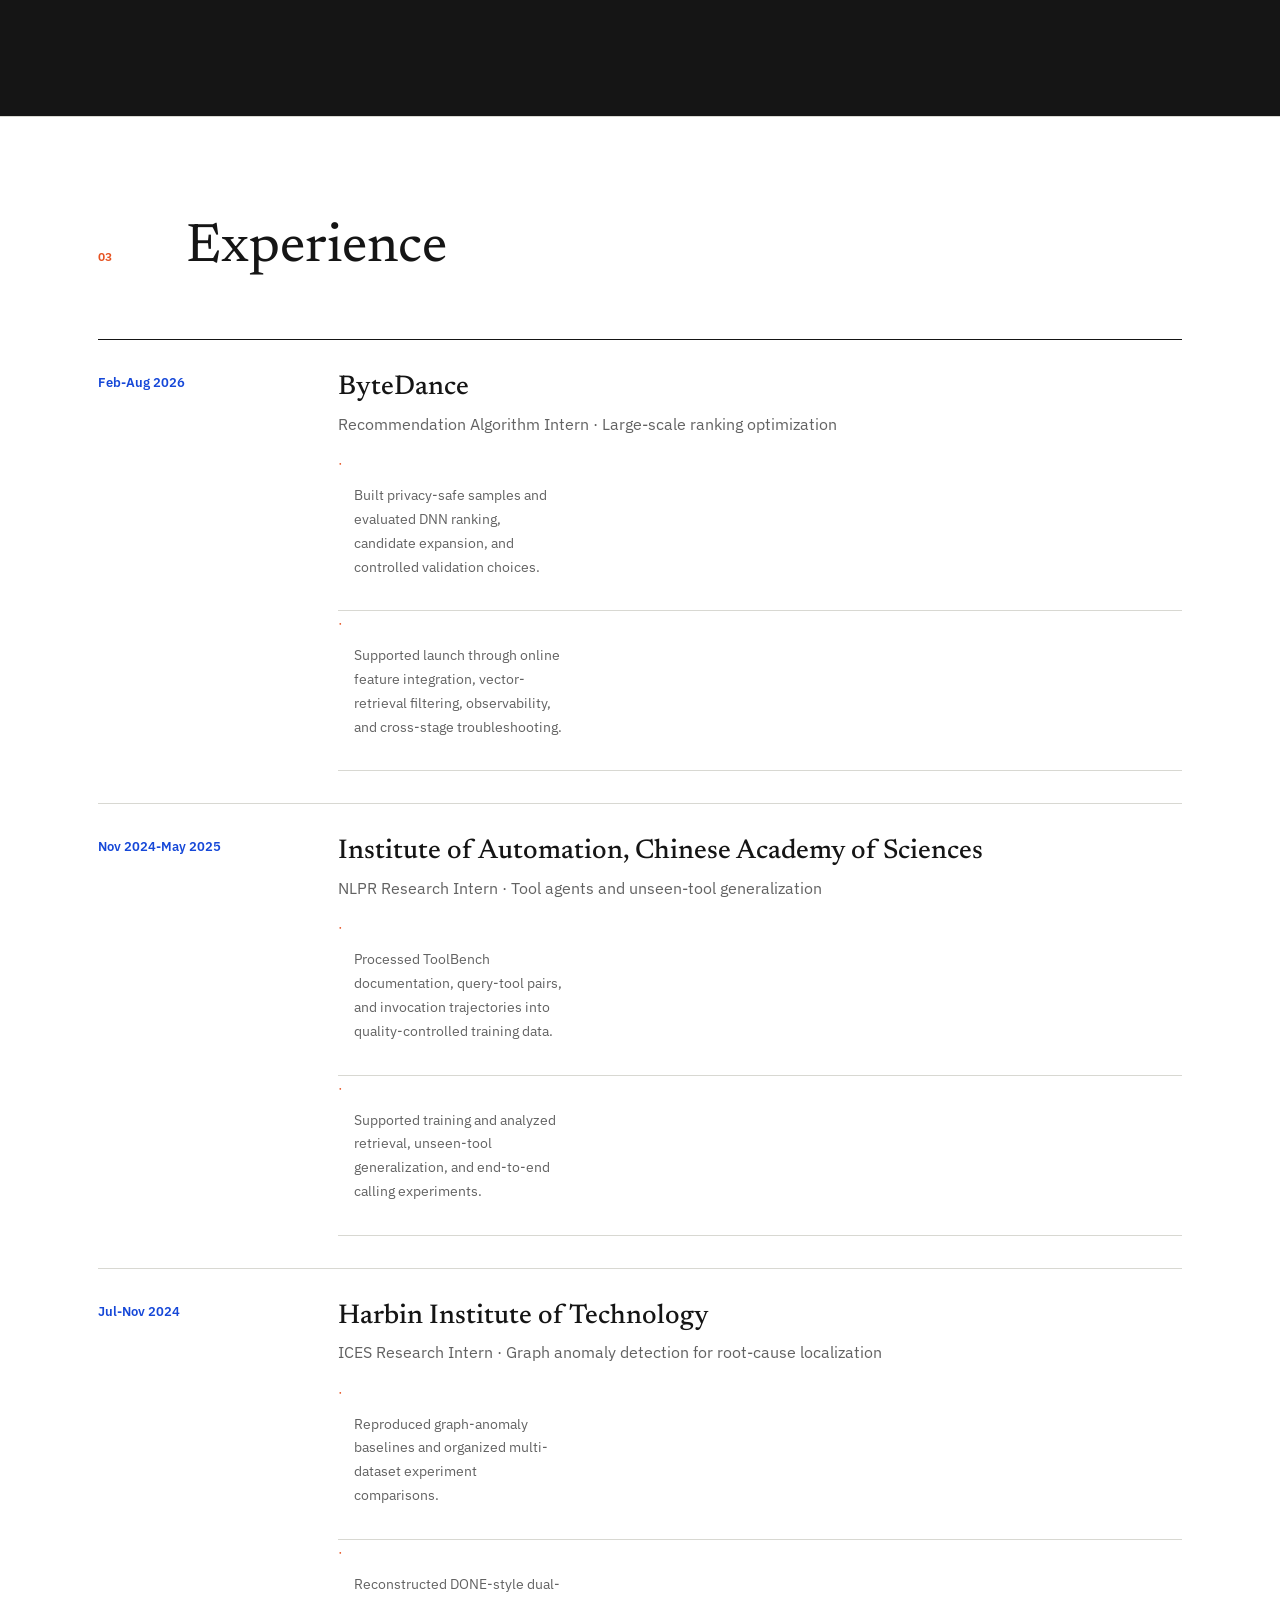
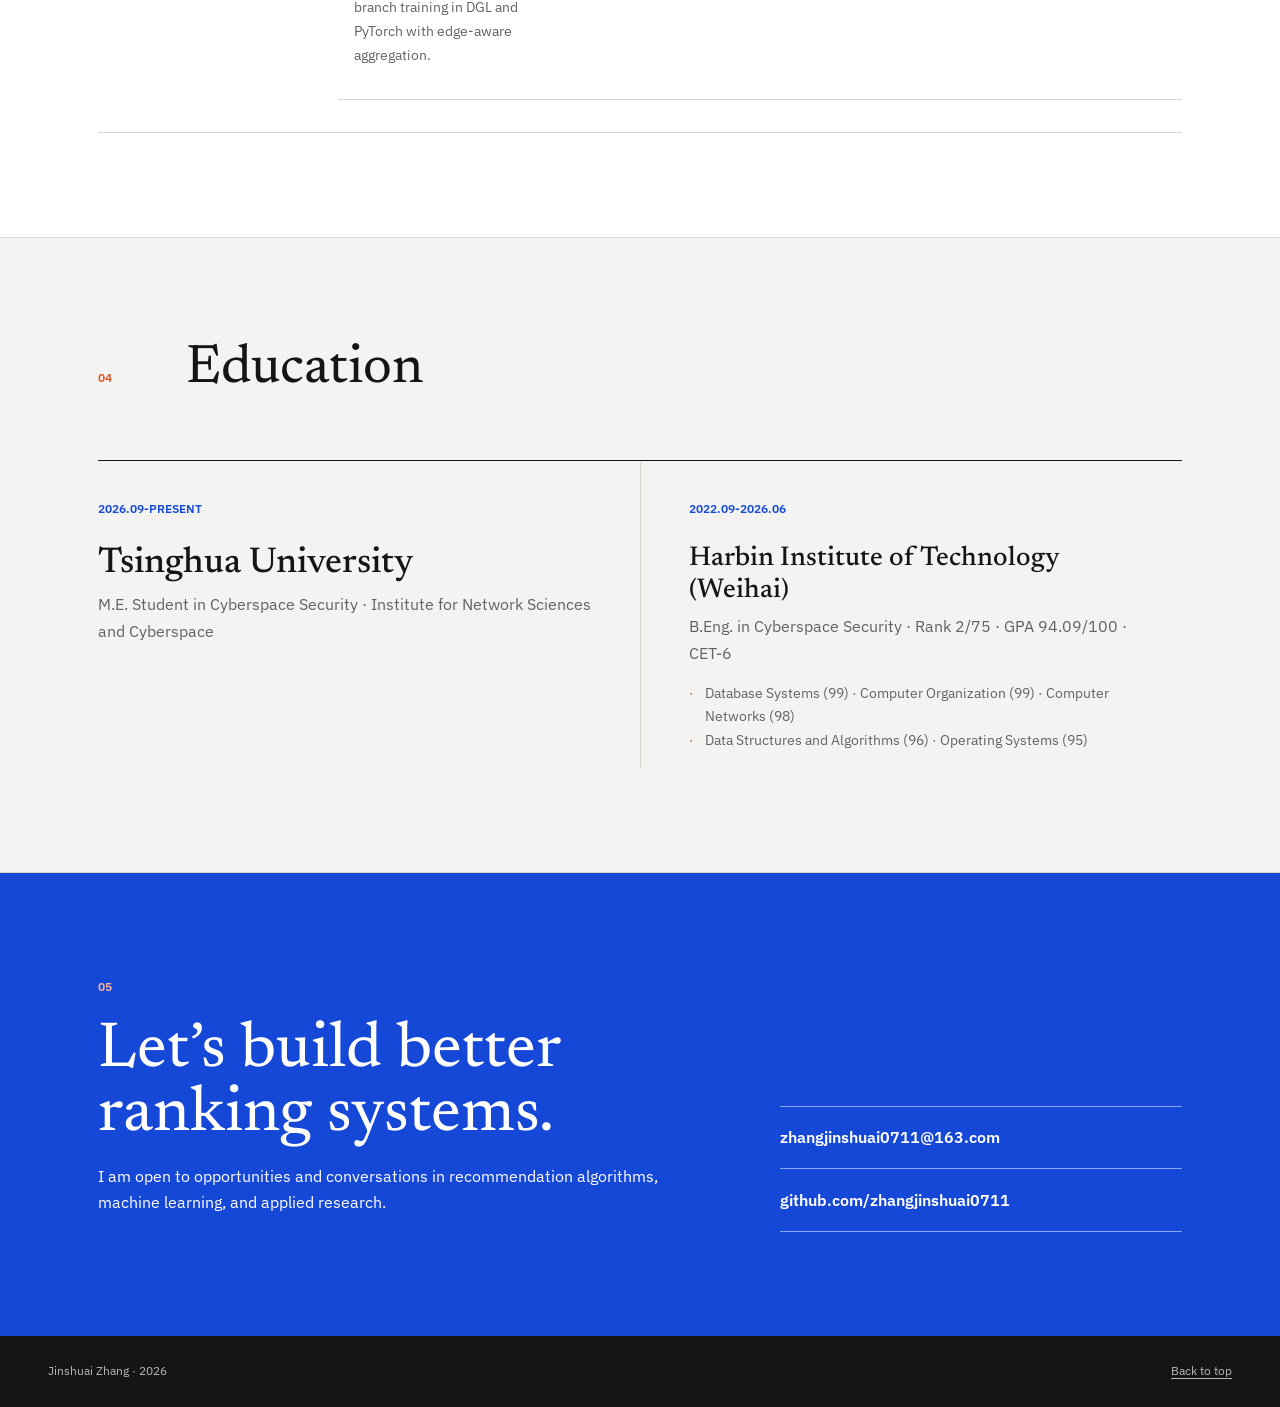
==== commit a190a724: "feat: deepen bilingual homepage content" ====
--- a/index.html
+++ b/index.html
@@ -96,8 +96,9 @@
           <div class="work-body">
             <p class="work-meta">ByteDance · Recommendation Algorithm Intern · 2026</p>
             <h3>Large-scale Content Recommendation Ranking Optimization</h3>
-            <p>Worked on large-scale recommendation ranking, focusing on sample construction, DNN ranking models, candidate expansion, and personalized reranking. Designed privacy-safe training samples and controlled comparisons to understand how modeling and candidate quality affected the final ranking stage.</p>
-            <p>Owned implementation from offline analysis and ablation studies through controlled online validation and launch. The engineering work included generalized online feature integration, vector-retrieval filtering, and layered observability for diagnosing data, retrieval, and model behavior.</p>
+            <p>Framed a large-scale recommendation ranking problem around candidate quality and conversion efficiency. Used privacy-safe sample construction, aligned labels and statistical definitions, and applied controlled data checks to make offline evaluation reliable before model iteration.</p>
+            <p>Developed a DNN ranking workflow spanning sample construction, candidate expansion, personalized reranking, ablation studies, and controlled online validation. Compared modeling and ranking choices systematically, then carried the selected approach through review and launch while monitoring core-system stability.</p>
+            <p>Owned the implementation path from offline analysis to online serving. The engineering work included generalized feature propagation, vector-retrieval filtering, version and encoding consistency, layered observability, and reusable troubleshooting practices across data, retrieval, model, and serving stages.</p>
           </div>
         </article>
 
@@ -106,8 +107,9 @@
           <div class="work-body">
             <p class="work-meta">Findings of EMNLP 2025 · Second author</p>
             <h3>ToolScaler: Scalable Generative Tool Calling via Structure-Aware Semantic Tokenization</h3>
-            <p>Contributed to a generative tool-calling framework that represents roughly 47k tools as composable, structure-aware semantic token sequences. This formulation turns large-tool selection into constrained generation and is designed to scale beyond a fixed retrieval inventory.</p>
-            <p>Built and quality-checked training data from ToolBench documentation, query-tool pairs, and invocation trajectories. Conducted experiments covering tool retrieval, unseen-tool generalization, and end-to-end invocation, and helped connect the data pipeline, model training, and evaluation into a reproducible research workflow.</p>
+            <p>The team method represents roughly 47k API functions from ToolBench as composable, structure-aware semantic token sequences. Using semantic compression, related tools receive nearby codes, while constrained generation reduces selection cost across an exceptionally large tool space.</p>
+            <p>The framework combines initial code construction, iterative training, and post-guided refinement to learn tool semantics and generalize to tools unseen during training, rather than depending on a fixed retrieval inventory.</p>
+            <p>My contribution focused on processing ToolBench documentation, query-tool pairs, and invocation trajectories; constructing and quality-checking high-quality training data; supporting training; and running retrieval, unseen-tool generalization, and end-to-end calling experiments with result analysis.</p>
           </div>
         </article>
 
@@ -116,8 +118,9 @@
           <div class="work-body">
             <p class="work-meta">First author · Manuscript in preparation, target: IEEE TDSC</p>
             <h3>FGAD: Feedback-Guided Anomalous Diffusion Suppression for Graph Anomaly Detection</h3>
-            <p>Designed a feedback-guided framework to limit the spread of anomalous information through graph neighborhoods. The method estimates anomaly feedback during message passing and suppresses harmful diffusion before it contaminates representations of nearby normal nodes.</p>
-            <p>Led method design, implementation, experiment construction, and analysis. Against 11 baselines, FGAD achieved the best AUC on 7 of 8 evaluated datasets, including approximately 92% on Inj Flickr. Additional ablations and sensitivity studies were used to isolate the contribution of the feedback and suppression components.</p>
+            <p>Addressed the spread of anomalous information through graph neighborhoods and its contamination of normal-node representations. The method combines attribute reconstruction with edge-level structural consistency to produce feedback signals during message passing.</p>
+            <p>An MLP-based adaptive diffusion matrix and decoupled graph convolution regulate propagation, while Metis subgraph partitioning supports scalable mini-batch training. Ablation studies isolate the effects of feedback, suppression, and structural components.</p>
+            <p>As first author, led method design, implementation, experiment construction, and analysis. Against 11 baselines, FGAD achieved the best AUC on 7 of 8 evaluated datasets, including approximately 92% on Inj Flickr.</p>
           </div>
         </article>
 
@@ -126,8 +129,9 @@
           <div class="work-body">
             <p class="work-meta">National competition project · Team collaboration</p>
             <h3>ZDC: Intelligent Anti-Money Laundering Detection Platform</h3>
-            <p>Developed a risk-detection prototype for complex financial interactions. The project models entities and transactions as a graph, combines relational patterns with behavioral signals, and organizes suspicious-case discovery into a workflow that supports investigation rather than producing an isolated score.</p>
-            <p>Contributed to the detection approach, system integration, and presentation of evidence paths for review. The prototype emphasized interpretable graph-based risk cues and a complete analyst-facing workflow.</p>
+            <p>Built a graph-based anti-money-laundering research prototype for a national competition. It jointly models entities and transactions, using attribute and structure reconstruction to identify anomalous relationship patterns.</p>
+            <p>The team approach combines anomaly feedback, contrastive learning, and attention-based enhancement, and produces interpretable evidence paths to support analysis rather than only isolated risk scores.</p>
+            <p>My role centered on model training and method innovation, including experiment tuning and interpretation-oriented algorithm integration. The competition research prototype received the ICBC Cup National Grand Prize.</p>
           </div>
         </article>
 
@@ -136,8 +140,9 @@
           <div class="work-body">
             <p class="work-meta">ICES Research Intern · Research and engineering prototype</p>
             <h3>Graph Anomaly Detection for Microservice Root-Cause Localization</h3>
-            <p>Explored graph anomaly detection for localizing failures in microservice environments. The prototype converts service dependencies and multi-source operational observations into graph representations, then studies how abnormal nodes and propagation paths can narrow the search space for root causes.</p>
-            <p>Worked across data preparation, graph construction, model experiments, and prototype integration. The project connected anomaly scoring with dependency-aware diagnosis and practical visualization, while keeping research hypotheses separate from production claims. It is presented as a research and engineering prototype, not a deployed operational system.</p>
+            <p>Studied microservice root-cause localization by reproducing and comparing representative graph anomaly detection baselines, with parameter and evaluation settings organized across multiple datasets.</p>
+            <p>Reconstructed a DONE-style dual-branch training framework with DGL and PyTorch. Edge-aware aggregation combines node attributes with edge observations while preserving separate structural and attribute branches.</p>
+            <p>My work covered data preparation, baseline implementation, experiment comparison, and engineering integration. The result is a research and engineering prototype, not a deployed root-cause analysis system.</p>
           </div>
         </article>
       </section>
@@ -148,9 +153,9 @@
           <h2>Experience</h2>
         </header>
         <ol class="timeline-list">
-          <li data-reveal><time>Feb-Aug 2026</time><div><h3>ByteDance</h3><p>Recommendation Algorithm Intern · Large-scale ranking optimization</p></div></li>
-          <li data-reveal><time>Nov 2024-May 2025</time><div><h3>Institute of Automation, Chinese Academy of Sciences</h3><p>NLPR Research Intern · Tool agents and unseen-tool generalization</p></div></li>
-          <li data-reveal><time>Jul-Nov 2024</time><div><h3>Harbin Institute of Technology</h3><p>ICES Research Intern · Graph anomaly detection for root-cause localization</p></div></li>
+          <li data-reveal><time>Feb-Aug 2026</time><div><h3>ByteDance</h3><p>Recommendation Algorithm Intern · Large-scale ranking optimization</p><ul class="timeline-details"><li>Built privacy-safe samples and evaluated DNN ranking, candidate expansion, and controlled validation choices.</li><li>Supported launch through online feature integration, vector-retrieval filtering, observability, and cross-stage troubleshooting.</li></ul></div></li>
+          <li data-reveal><time>Nov 2024-May 2025</time><div><h3>Institute of Automation, Chinese Academy of Sciences</h3><p>NLPR Research Intern · Tool agents and unseen-tool generalization</p><ul class="timeline-details"><li>Processed ToolBench documentation, query-tool pairs, and invocation trajectories into quality-controlled training data.</li><li>Supported training and analyzed retrieval, unseen-tool generalization, and end-to-end calling experiments.</li></ul></div></li>
+          <li data-reveal><time>Jul-Nov 2024</time><div><h3>Harbin Institute of Technology</h3><p>ICES Research Intern · Graph anomaly detection for root-cause localization</p><ul class="timeline-details"><li>Reproduced graph-anomaly baselines and organized multi-dataset experiment comparisons.</li><li>Reconstructed DONE-style dual-branch training in DGL and PyTorch with edge-aware aggregation.</li></ul></div></li>
         </ol>
       </section>
 
@@ -160,8 +165,20 @@
           <h2>Education</h2>
         </header>
         <div class="education-list">
-          <article data-reveal><p class="date">2026-Present</p><h3>Tsinghua University</h3><p>M.E. in Cyberspace Security · Institute for Network Sciences and Cyberspace</p></article>
-          <article data-reveal><p class="date">2022-2026</p><h3>Harbin Institute of Technology (Weihai)</h3><p>B.Eng. in Cyberspace Security · Rank 2/75 · GPA 94.09/100</p></article>
+          <article class="education-current" data-reveal>
+            <p class="date">2026.09-Present</p>
+            <h3>Tsinghua University</h3>
+            <p>M.E. Student in Cyberspace Security · Institute for Network Sciences and Cyberspace</p>
+          </article>
+          <article data-reveal>
+            <p class="date">2022.09-2026.06</p>
+            <h3>Harbin Institute of Technology (Weihai)</h3>
+            <p>B.Eng. in Cyberspace Security · Rank 2/75 · GPA 94.09/100 · CET-6</p>
+            <ul class="education-facts">
+              <li>Database Systems (99) · Computer Organization (99) · Computer Networks (98)</li>
+              <li>Data Structures and Algorithms (96) · Operating Systems (95)</li>
+            </ul>
+          </article>
         </div>
       </section>
 
--- a/assets/css/main.css
+++ b/assets/css/main.css
@@ -449,7 +449,7 @@
   margin: 0.8rem 0 1.5rem;
   overflow-wrap: anywhere;
   font-family: var(--display);
-  font-size: 2.35rem;
+  font-size: 2.48rem;
   font-weight: 450;
   line-height: 1.08;
 }
@@ -528,6 +528,43 @@
 .education-list article + article {
   padding-left: 3rem;
   border-left: 1px solid var(--line);
+}
+
+.education-current h3 {
+  max-width: 18ch;
+  font-size: 2.25rem;
+}
+
+[lang="zh-CN"] .education-current h3 {
+  font-size: 2.4rem;
+}
+
+.timeline-details,
+.education-facts {
+  padding: 0;
+  margin: 0.9rem 0 0;
+  list-style: none;
+}
+
+.timeline-details li,
+.education-facts li {
+  position: relative;
+  padding-left: 1rem;
+  color: var(--muted);
+  font-size: 0.9rem;
+}
+
+.timeline-details li::before,
+.education-facts li::before {
+  position: absolute;
+  top: 0;
+  left: 0;
+  color: var(--orange);
+  content: "·";
+}
+
+.work-body > p:not(.work-meta) + p {
+  margin-top: 0.9rem;
 }
 
 .date {
@@ -870,6 +907,11 @@
     font-size: 1.85rem;
   }
 
+  .education-current h3,
+  [lang="zh-CN"] .education-current h3 {
+    font-size: 2.05rem;
+  }
+
   .timeline-list li {
     grid-template-columns: minmax(0, 1fr);
     gap: 0.5rem;
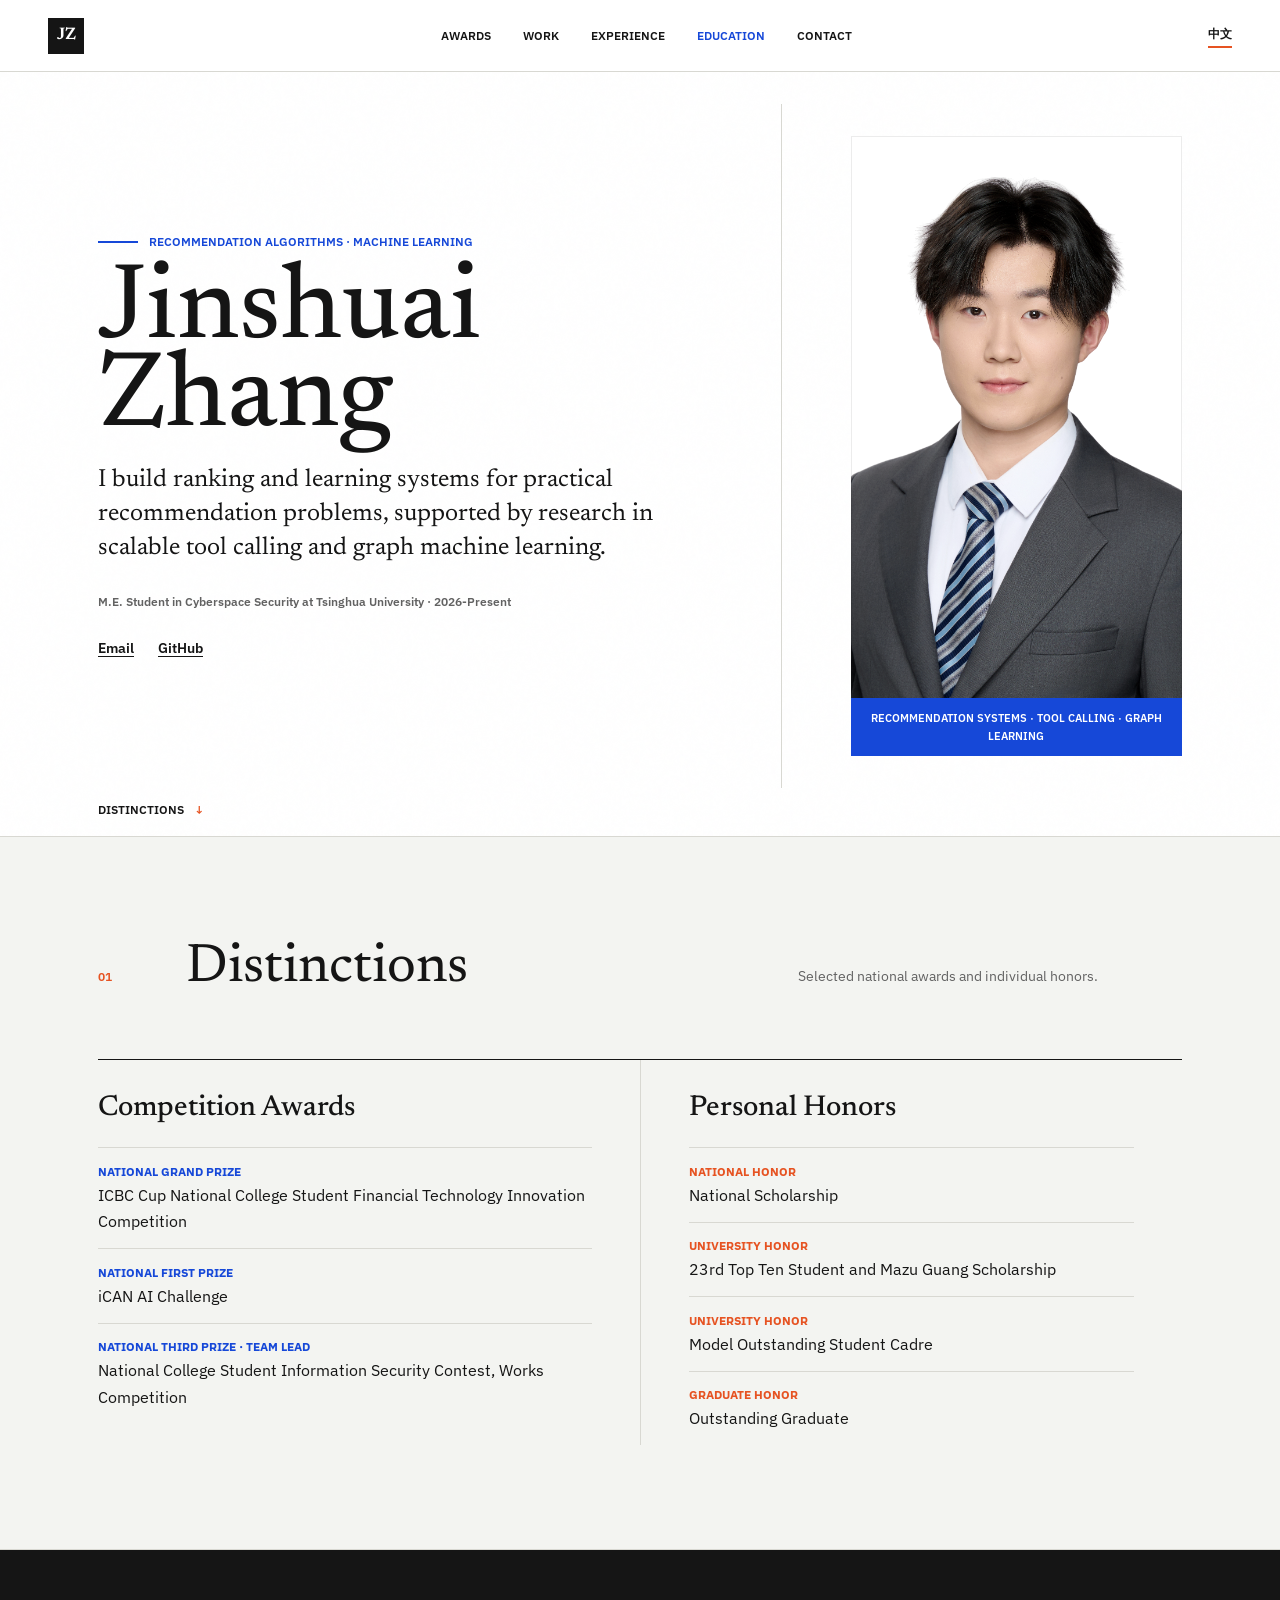
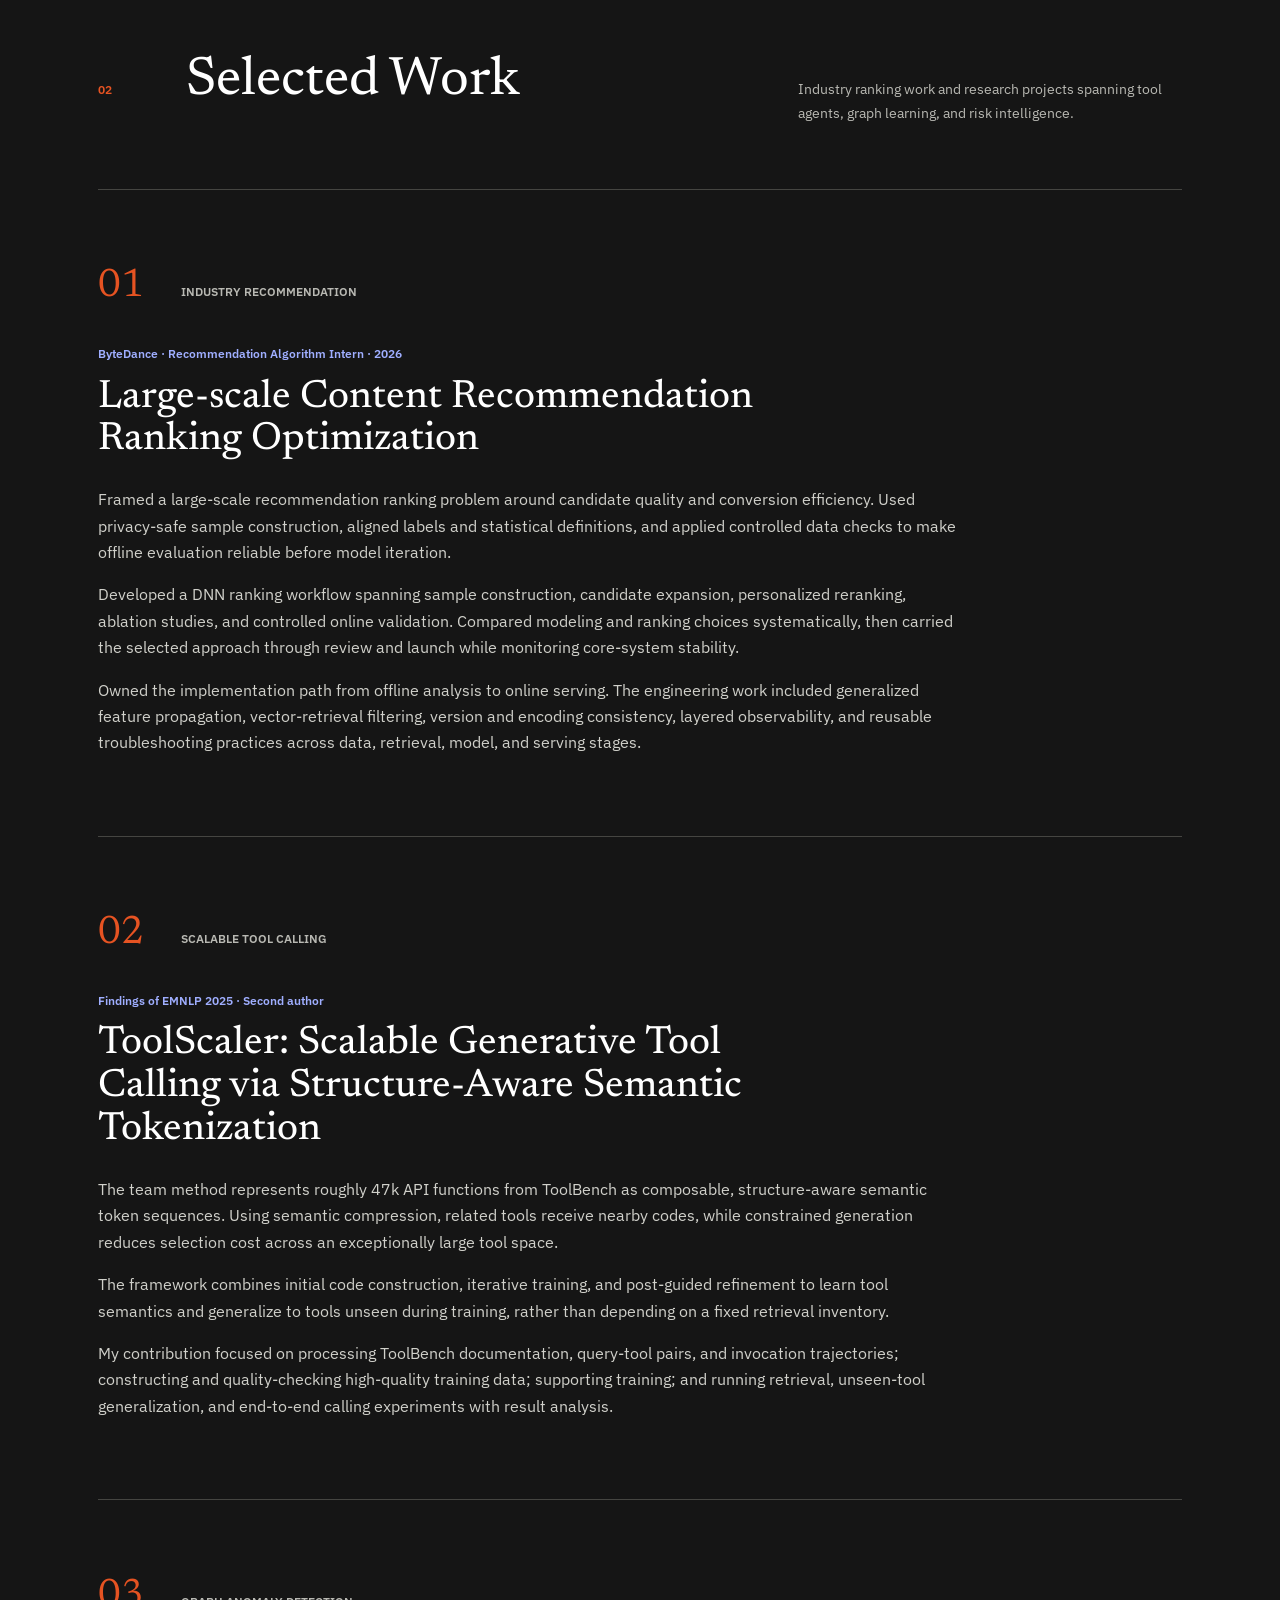
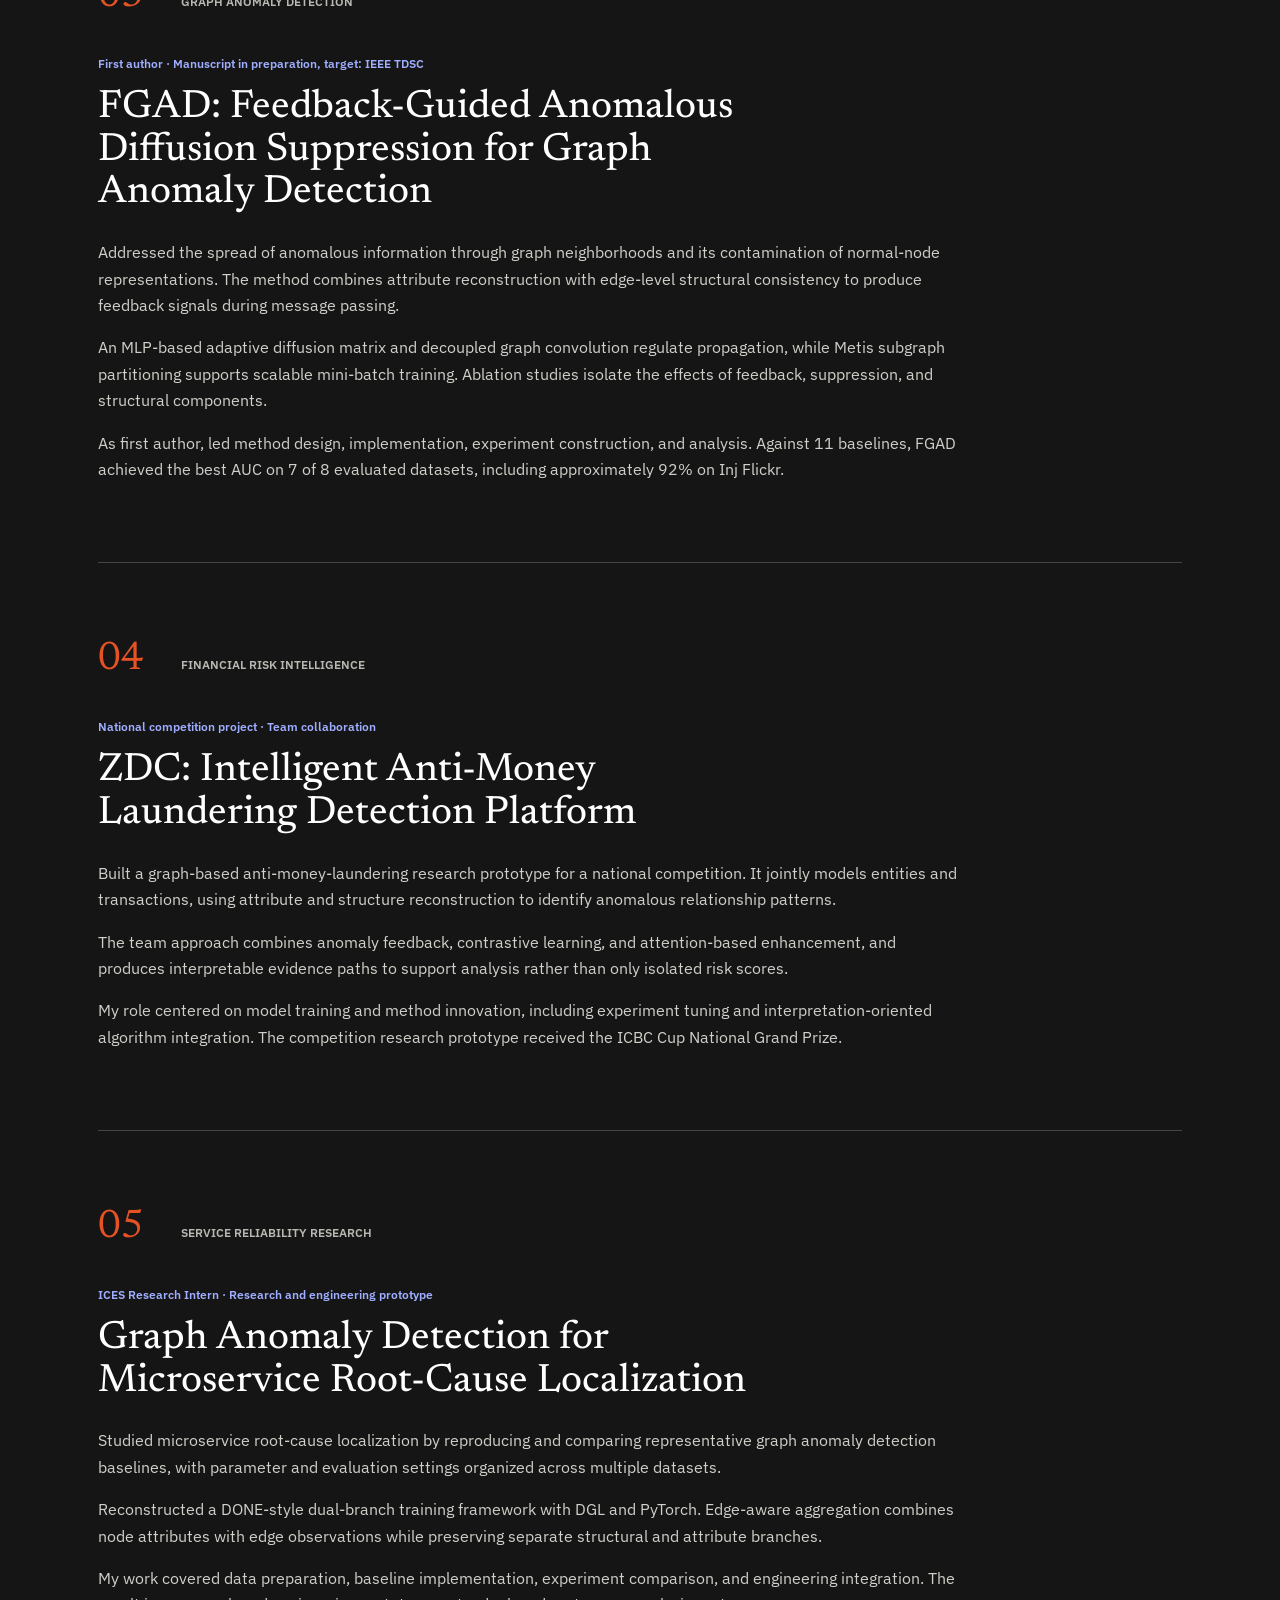
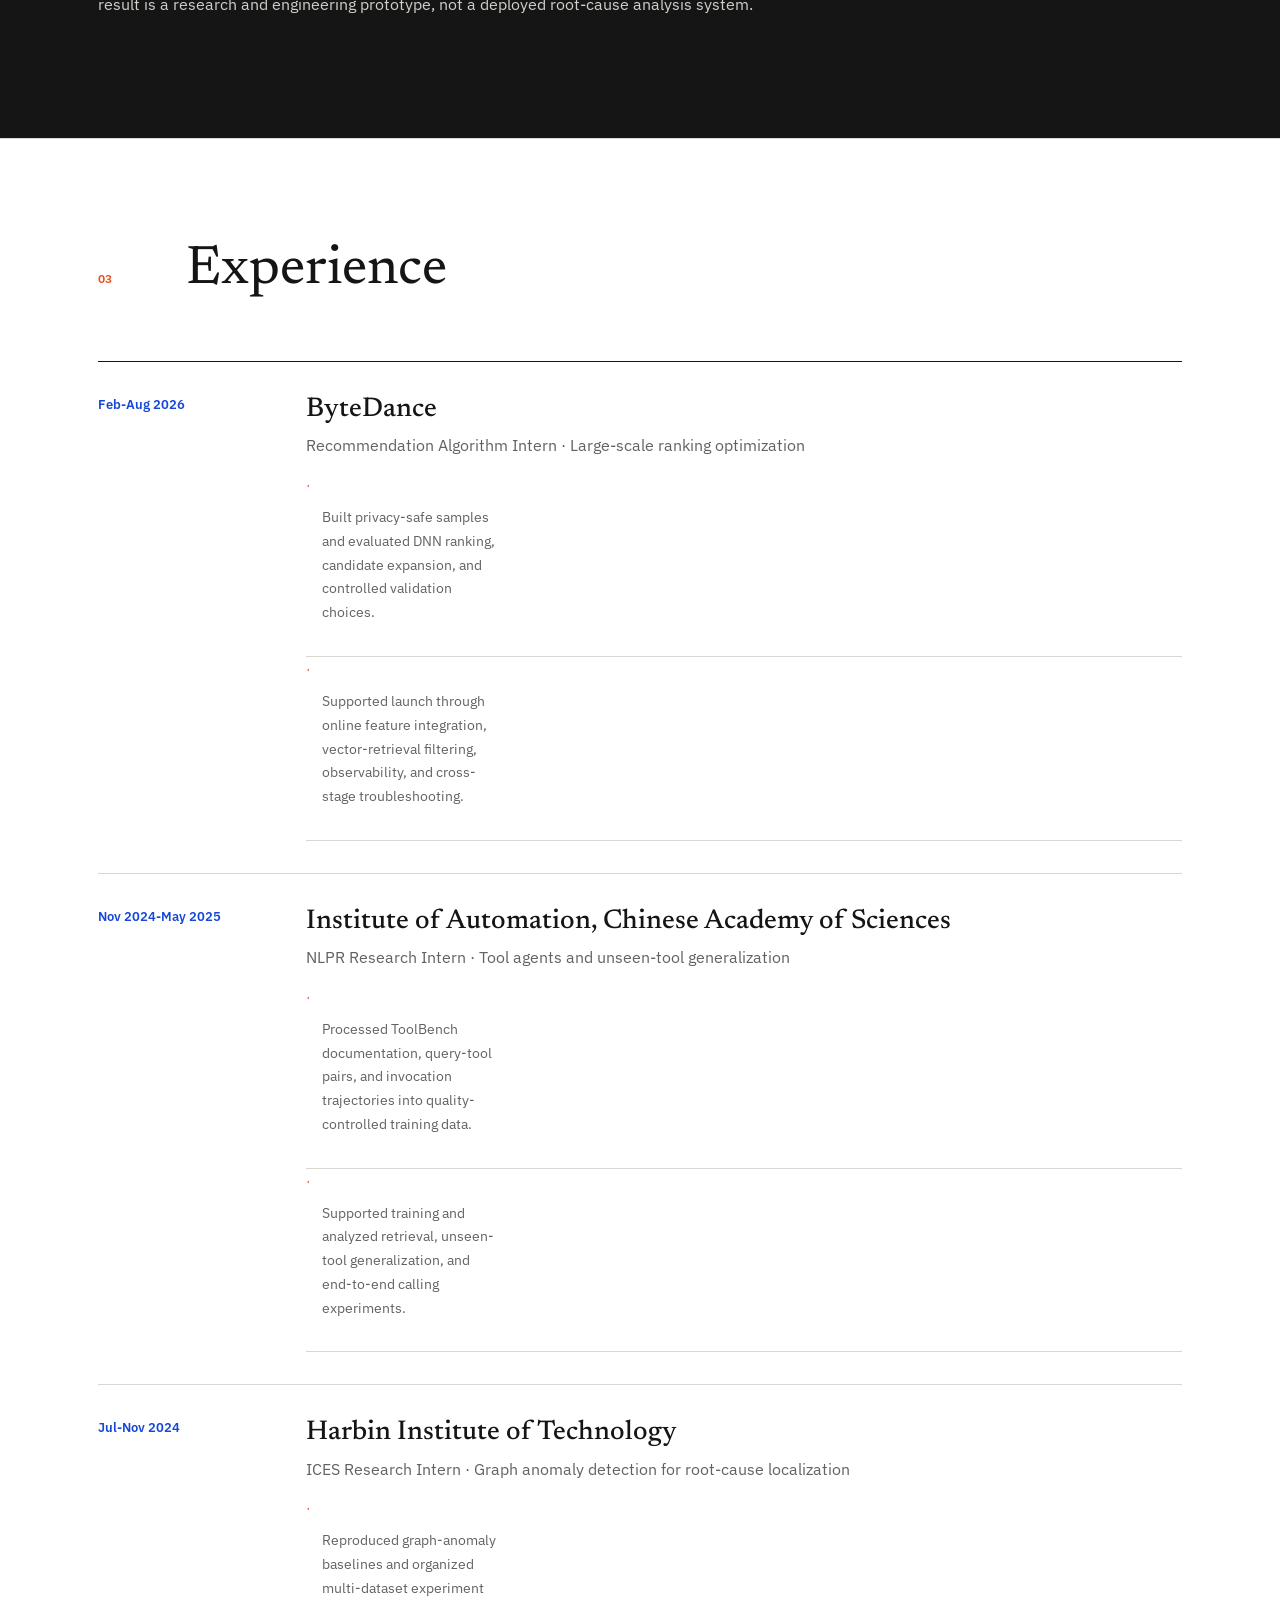
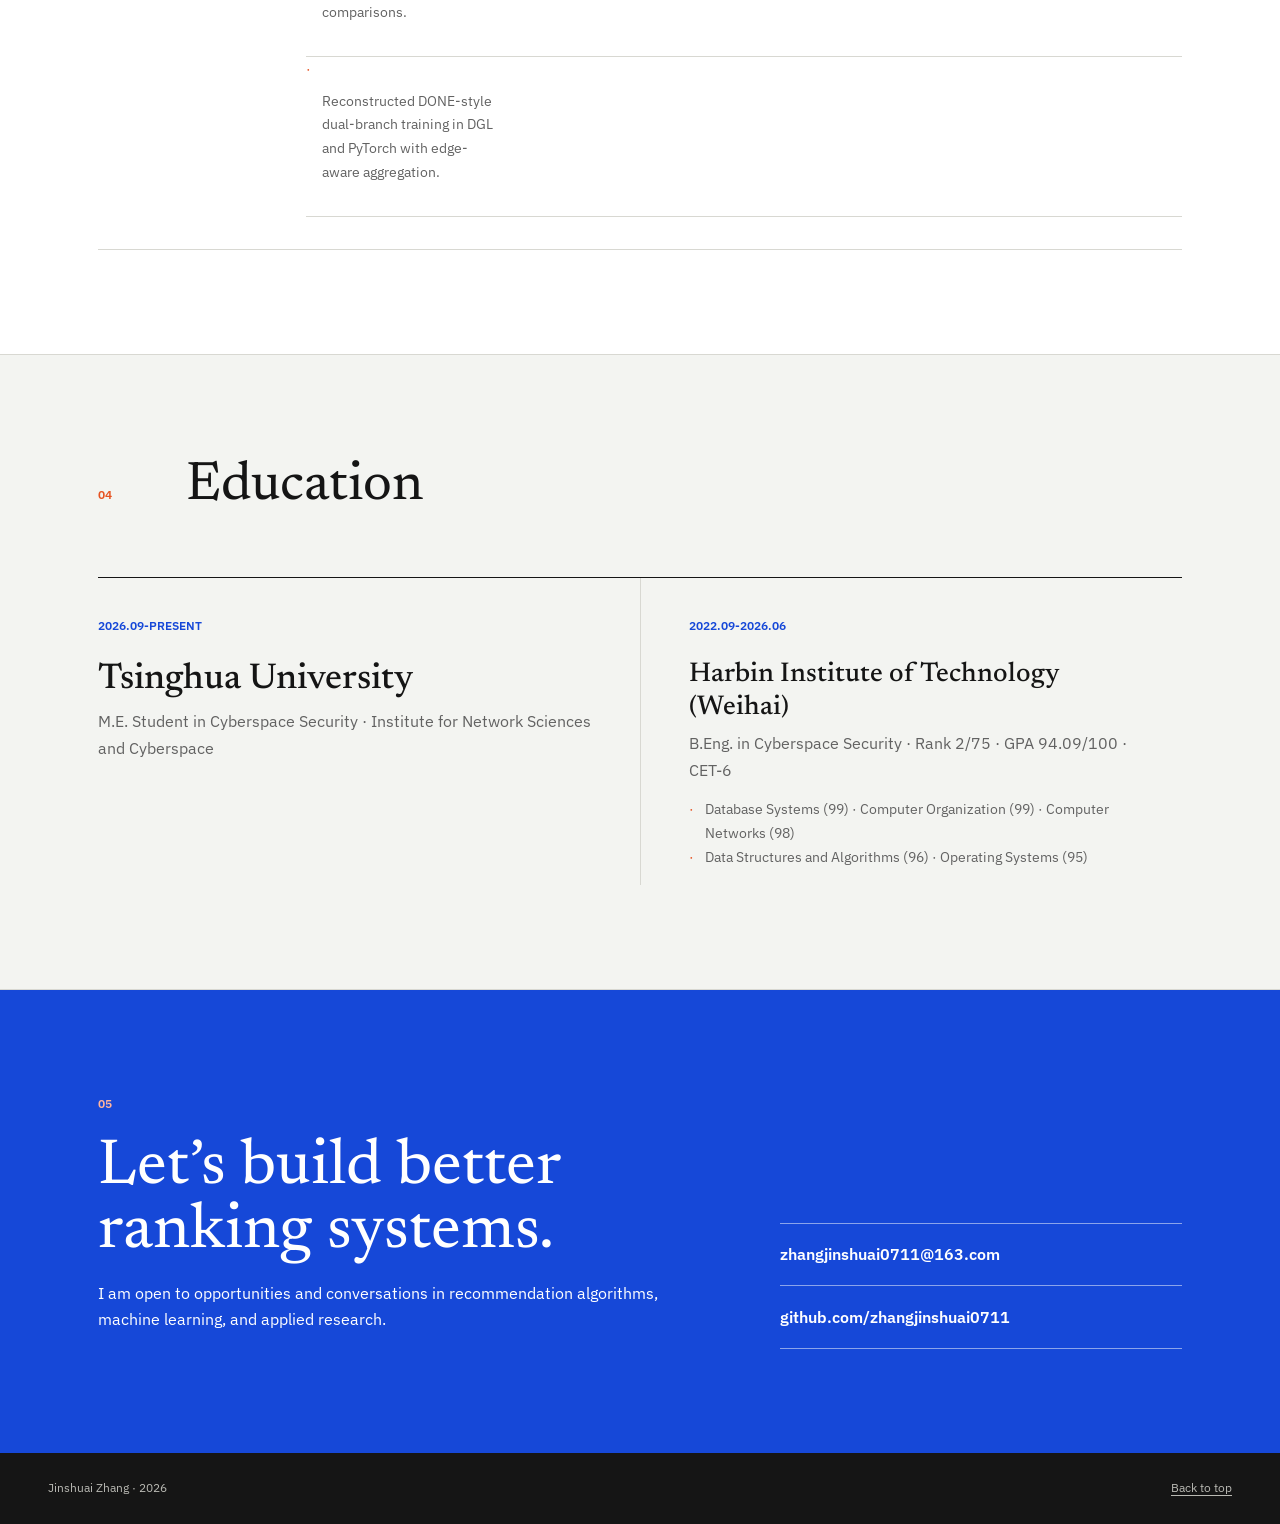
==== commit 9855d06c: "fix: align honors and widen experience details" ====
--- a/index.html
+++ b/index.html
@@ -75,7 +75,7 @@
           <section class="award-group personal-honors" data-reveal>
             <h3>Personal Honors</h3>
             <ul class="award-list">
-              <li><strong>National Scholarship</strong></li>
+              <li><strong>National Honor</strong> National Scholarship</li>
               <li><strong>University Honor</strong> 23rd Top Ten Student and Mazu Guang Scholarship</li>
               <li><strong>University Honor</strong> Model Outstanding Student Cadre</li>
               <li><strong>Graduate Honor</strong> Outstanding Graduate</li>
--- a/assets/css/main.css
+++ b/assets/css/main.css
@@ -477,10 +477,20 @@
 
 .timeline-list li {
   display: grid;
-  grid-template-columns: 13rem minmax(0, 1fr);
+  grid-template-columns: 11rem minmax(0, 1fr);
   gap: 2rem;
   padding: 2rem 0;
   border-bottom: 1px solid var(--line);
+}
+
+.timeline-list li > div,
+.timeline-details {
+  width: 100%;
+  min-width: 0;
+}
+
+.timeline-list p {
+  max-width: none;
 }
 
 .timeline-list time {
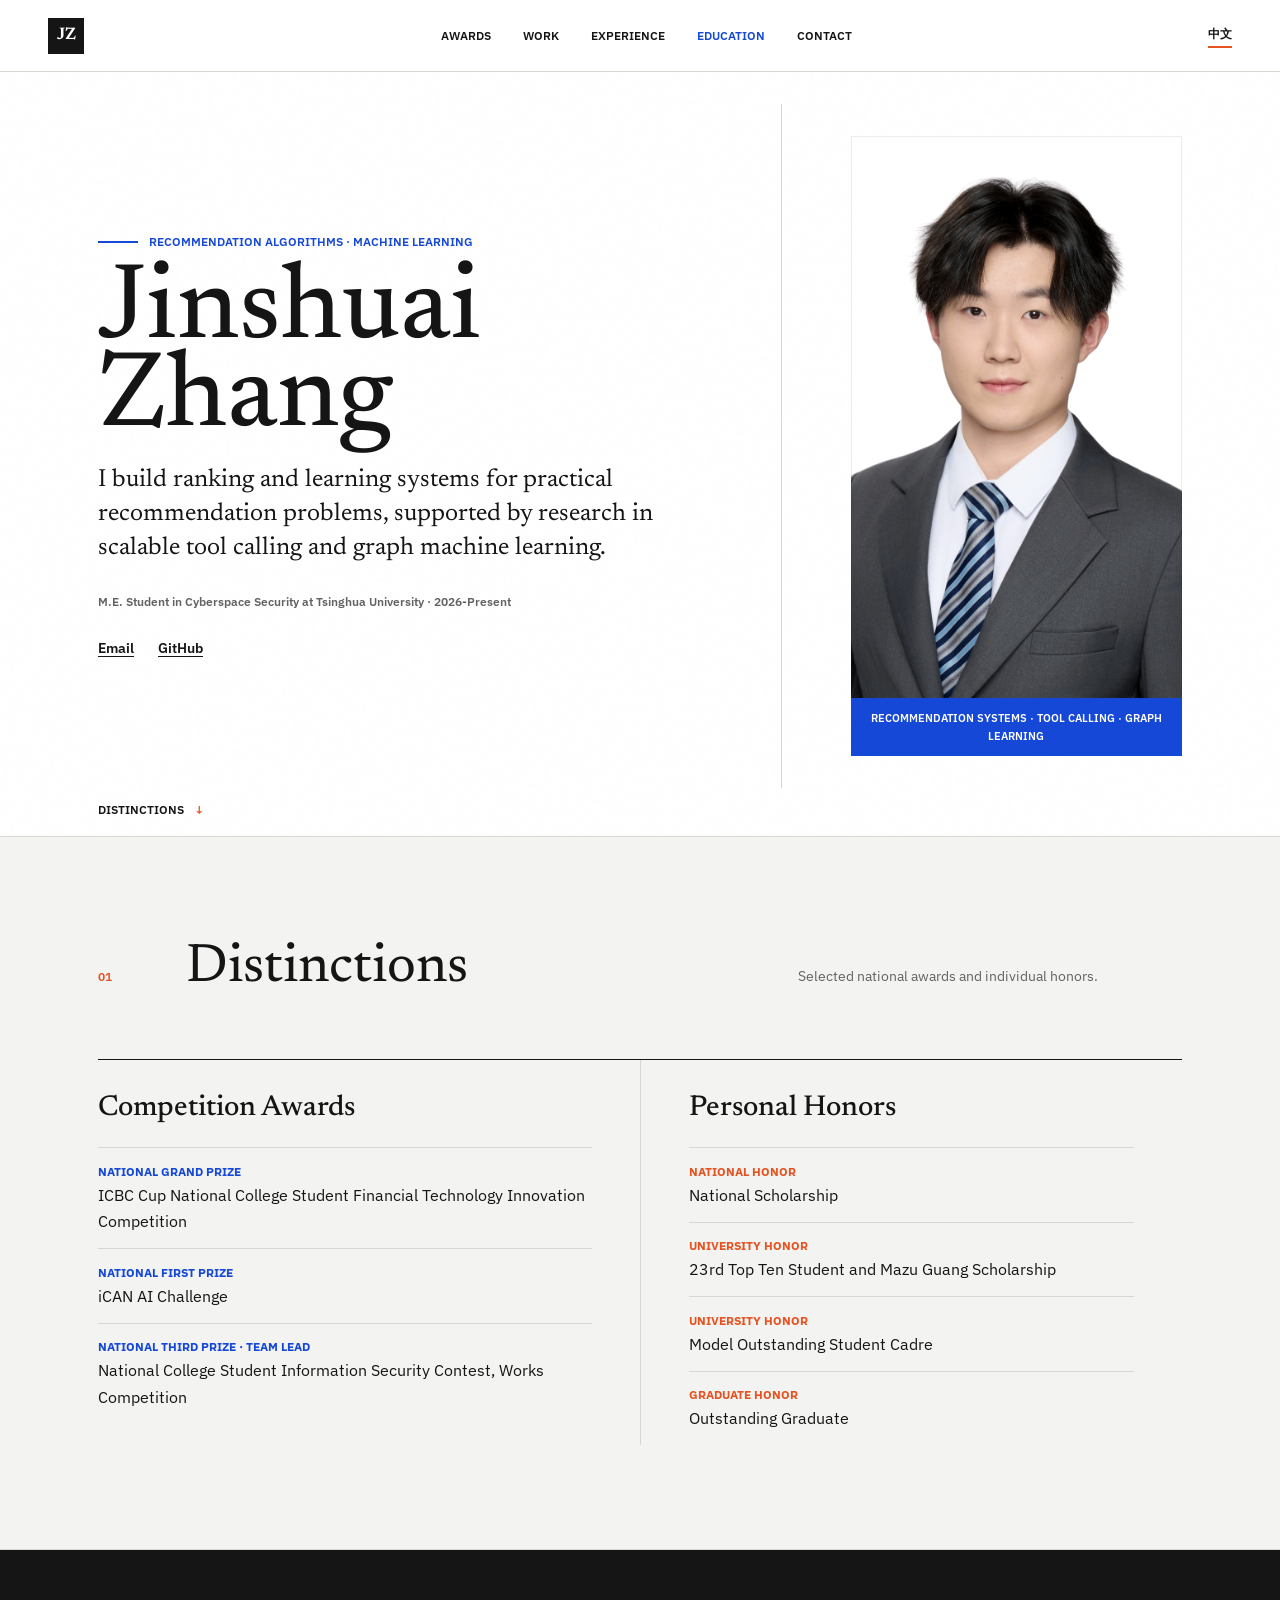
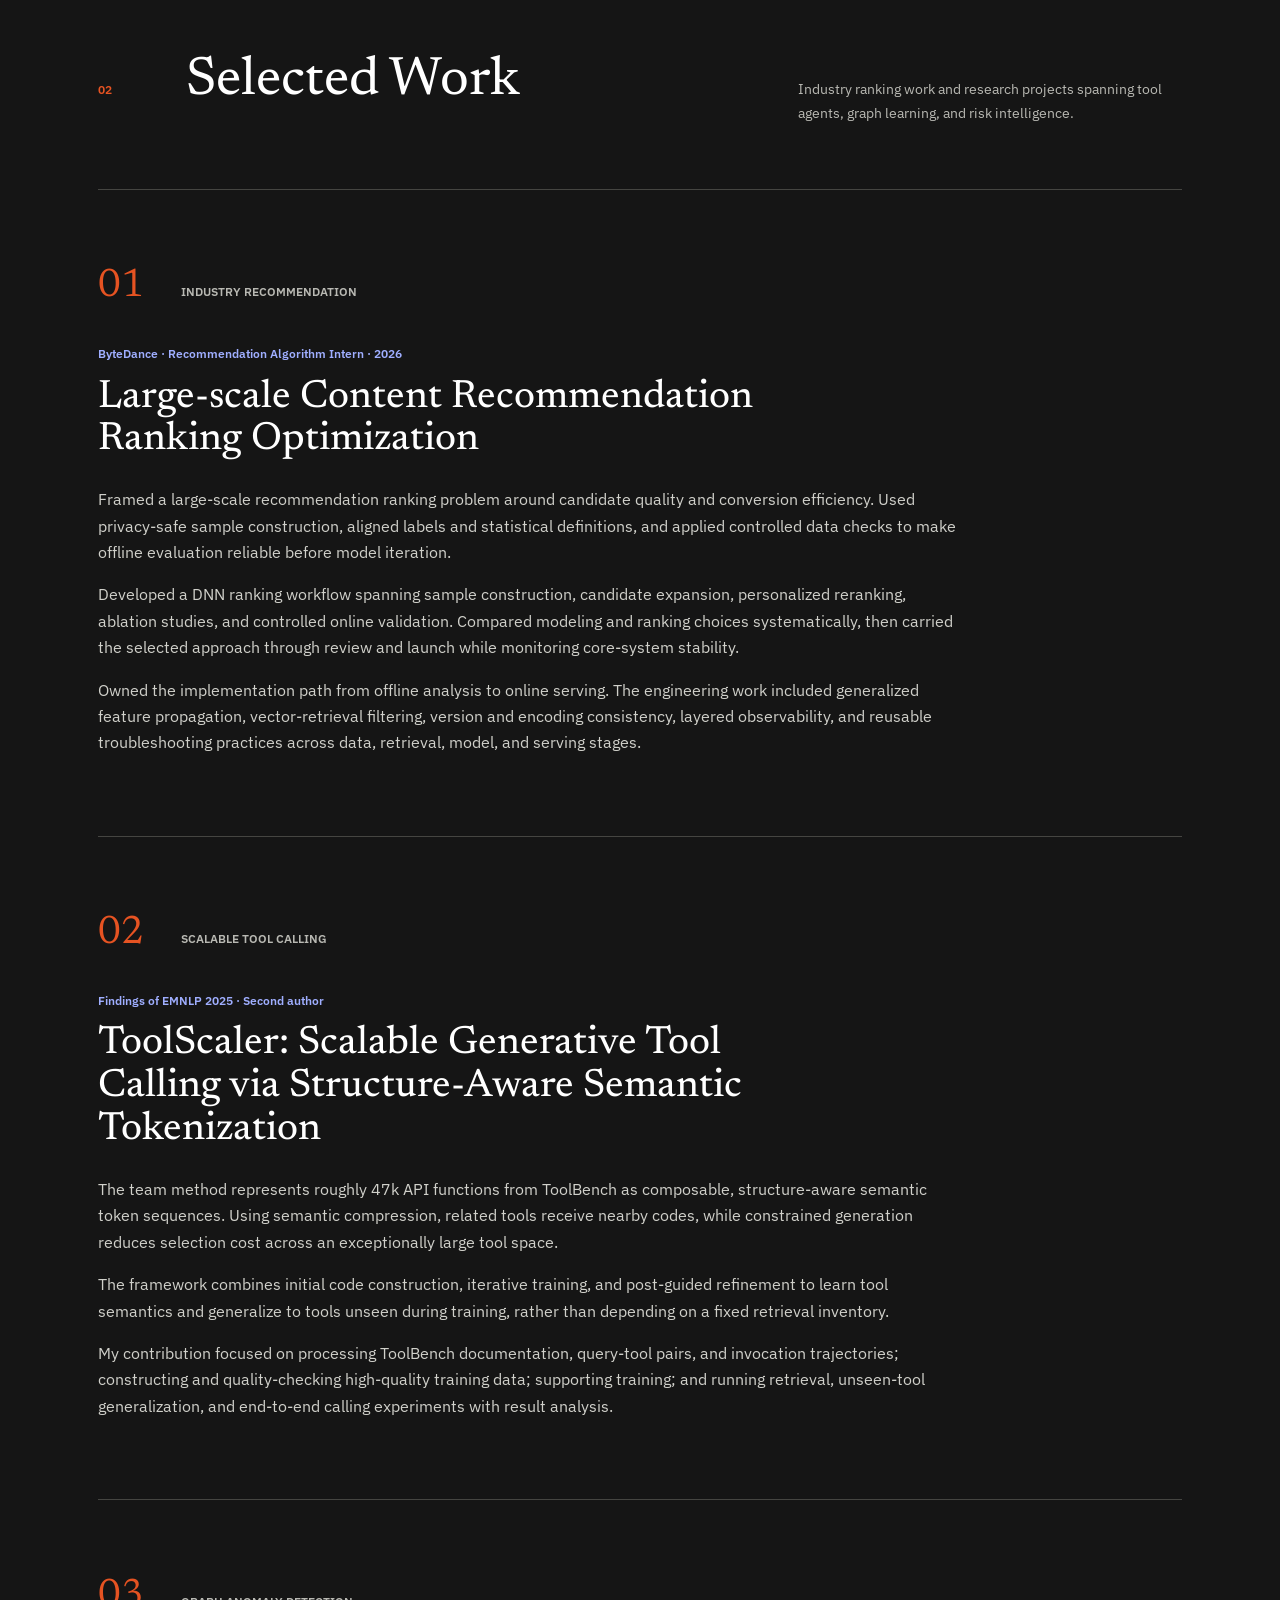
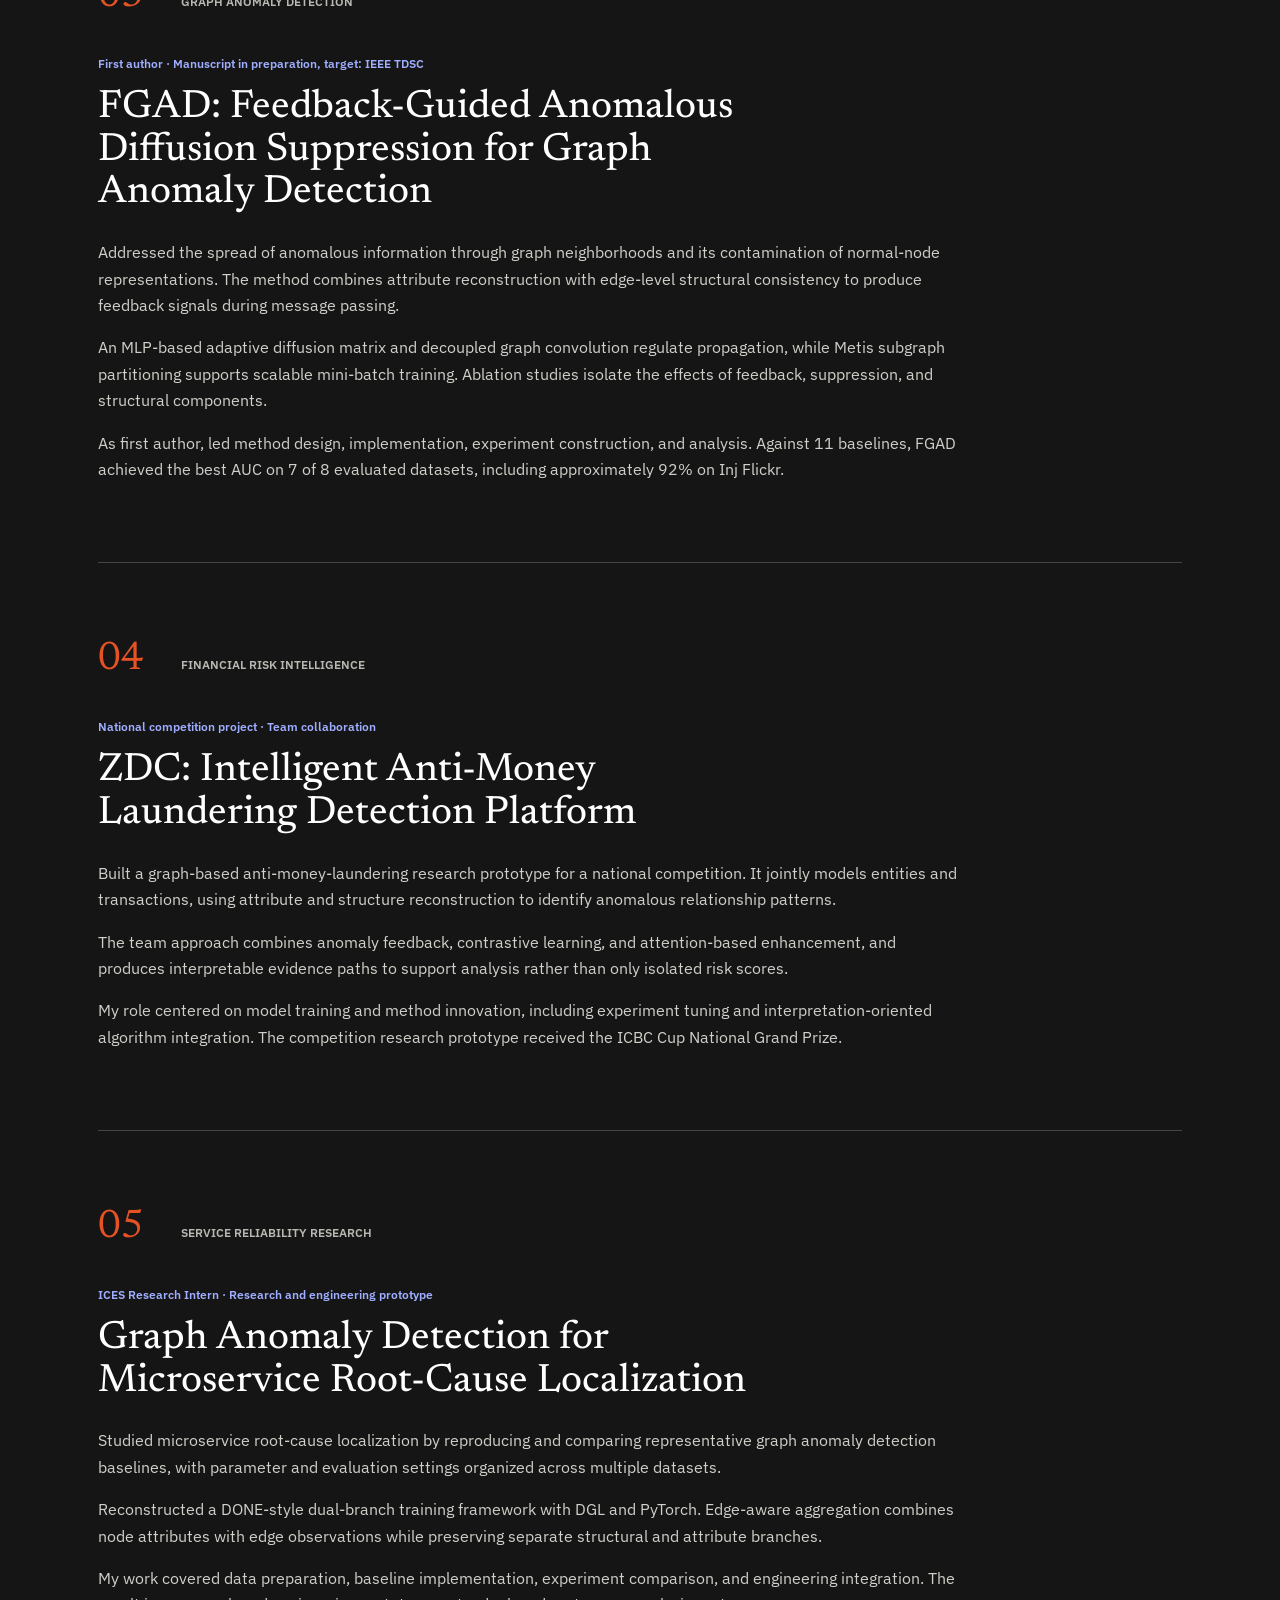
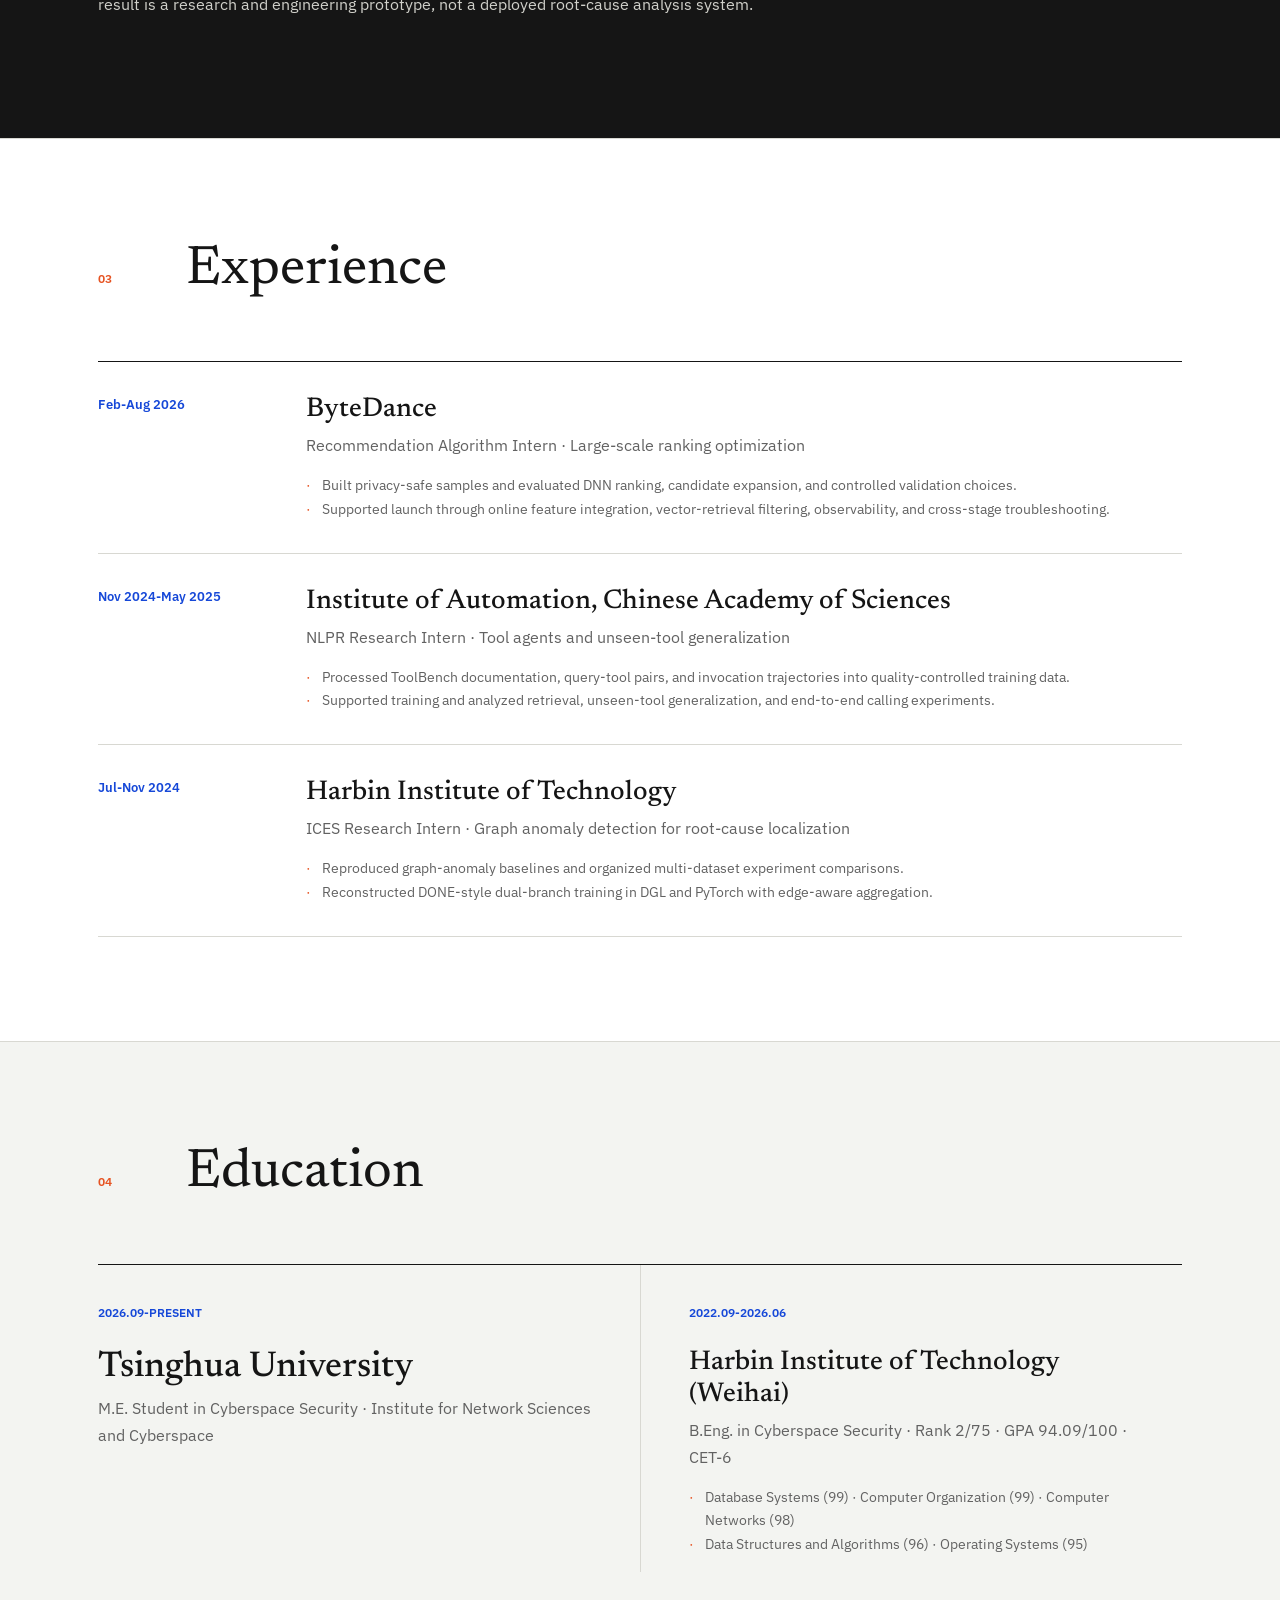
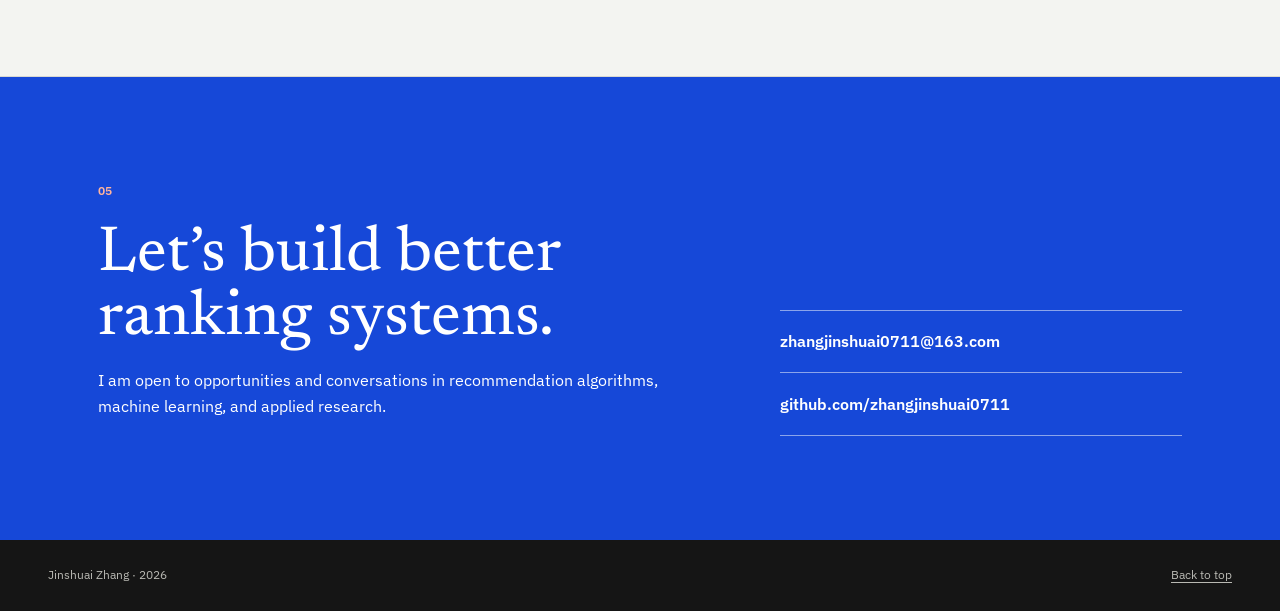
==== commit 85c50877: "perf: optimize hero portrait loading" ====
--- a/index.html
+++ b/index.html
@@ -51,7 +51,7 @@
           </div>
         </div>
         <figure class="hero-portrait" data-reveal>
-          <img src="/assets/images/jinshuai-zhang.jpg" width="1421" height="2132" alt="Portrait of Jinshuai Zhang">
+          <img src="/assets/images/jinshuai-zhang.jpg" width="1000" height="1500" alt="Portrait of Jinshuai Zhang" decoding="async" fetchpriority="high">
           <figcaption>Recommendation systems · Tool calling · Graph learning</figcaption>
         </figure>
         <a class="next-section" href="#awards">Distinctions <span aria-hidden="true">↓</span></a>
--- a/assets/css/main.css
+++ b/assets/css/main.css
@@ -475,7 +475,7 @@
   border-top: 1px solid var(--ink);
 }
 
-.timeline-list li {
+.timeline-list > li {
   display: grid;
   grid-template-columns: 11rem minmax(0, 1fr);
   gap: 2rem;
@@ -483,7 +483,7 @@
   border-bottom: 1px solid var(--line);
 }
 
-.timeline-list li > div,
+.timeline-list > li > div,
 .timeline-details {
   width: 100%;
   min-width: 0;
@@ -558,8 +558,12 @@
 
 .timeline-details li,
 .education-facts li {
+  display: block;
   position: relative;
+  width: 100%;
+  min-width: 0;
   padding-left: 1rem;
+  border: 0;
   color: var(--muted);
   font-size: 0.9rem;
 }
@@ -922,7 +926,7 @@
     font-size: 2.05rem;
   }
 
-  .timeline-list li {
+  .timeline-list > li {
     grid-template-columns: minmax(0, 1fr);
     gap: 0.5rem;
   }
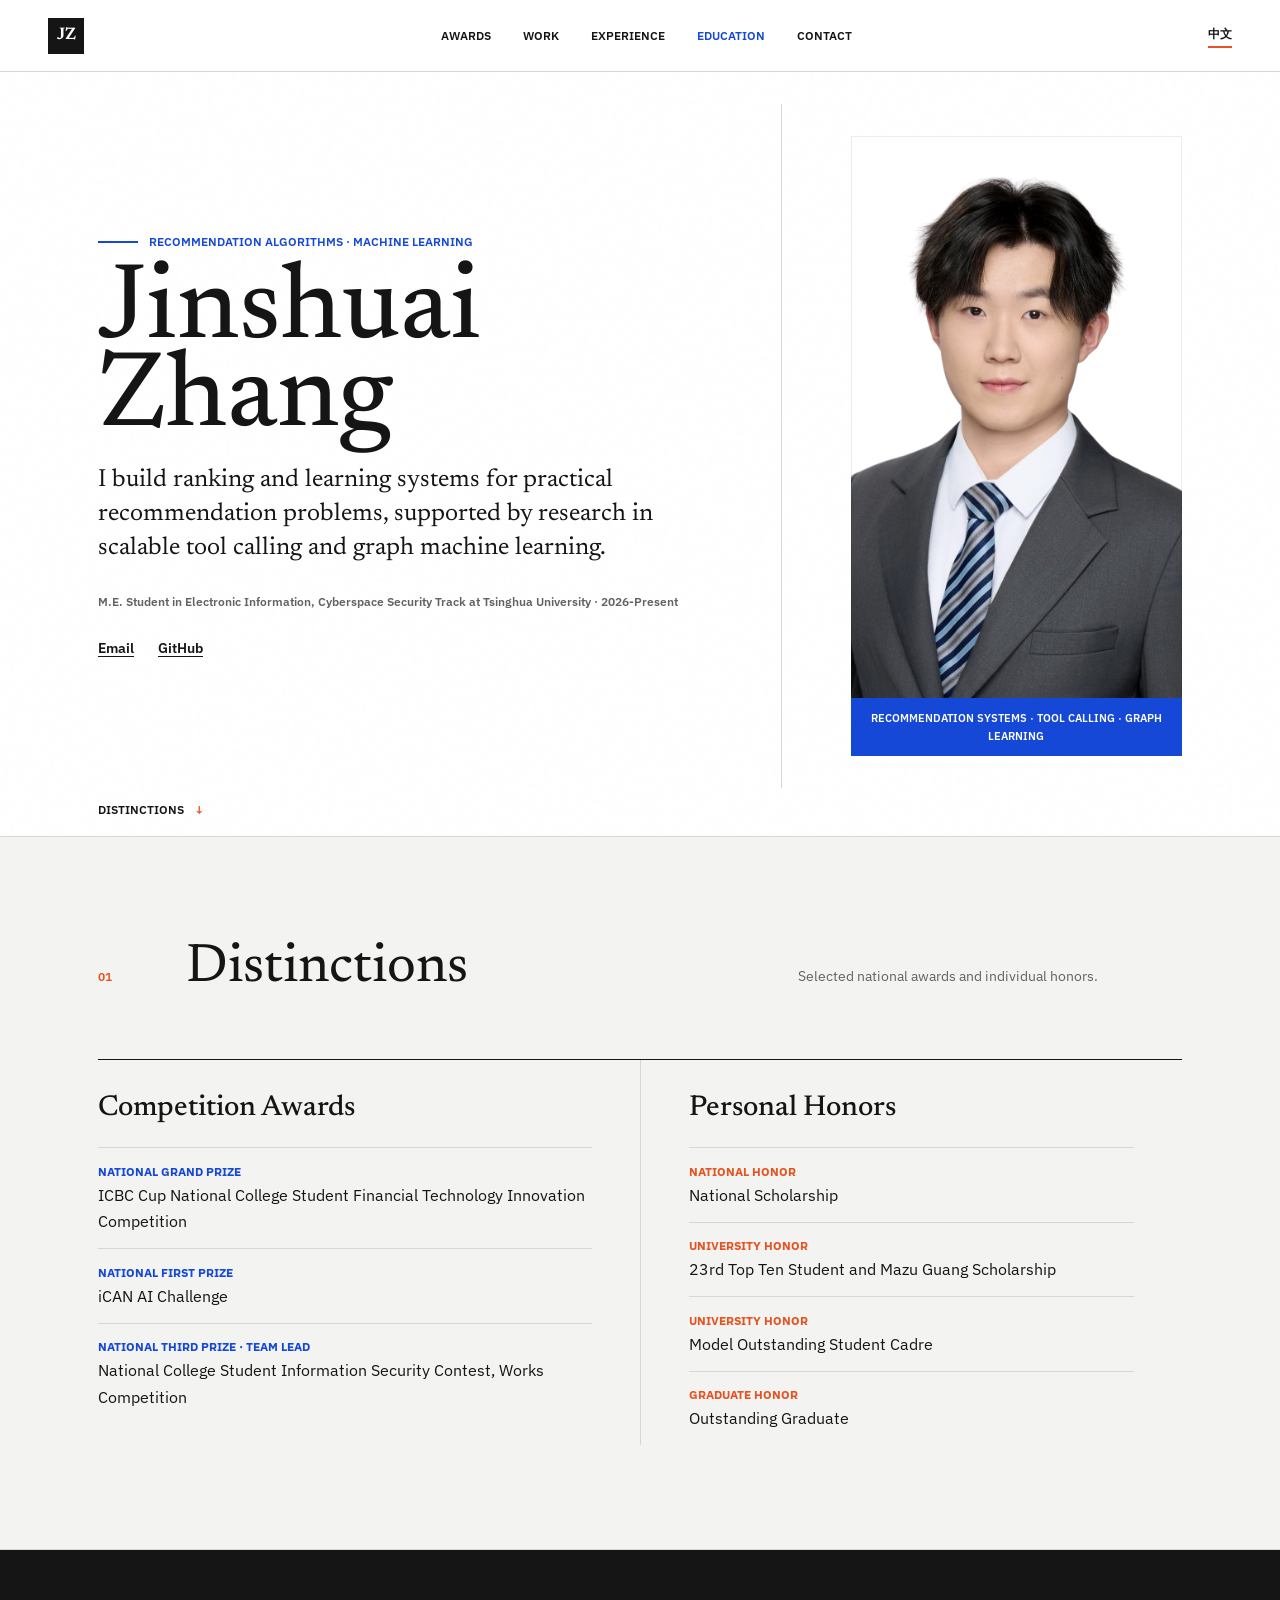
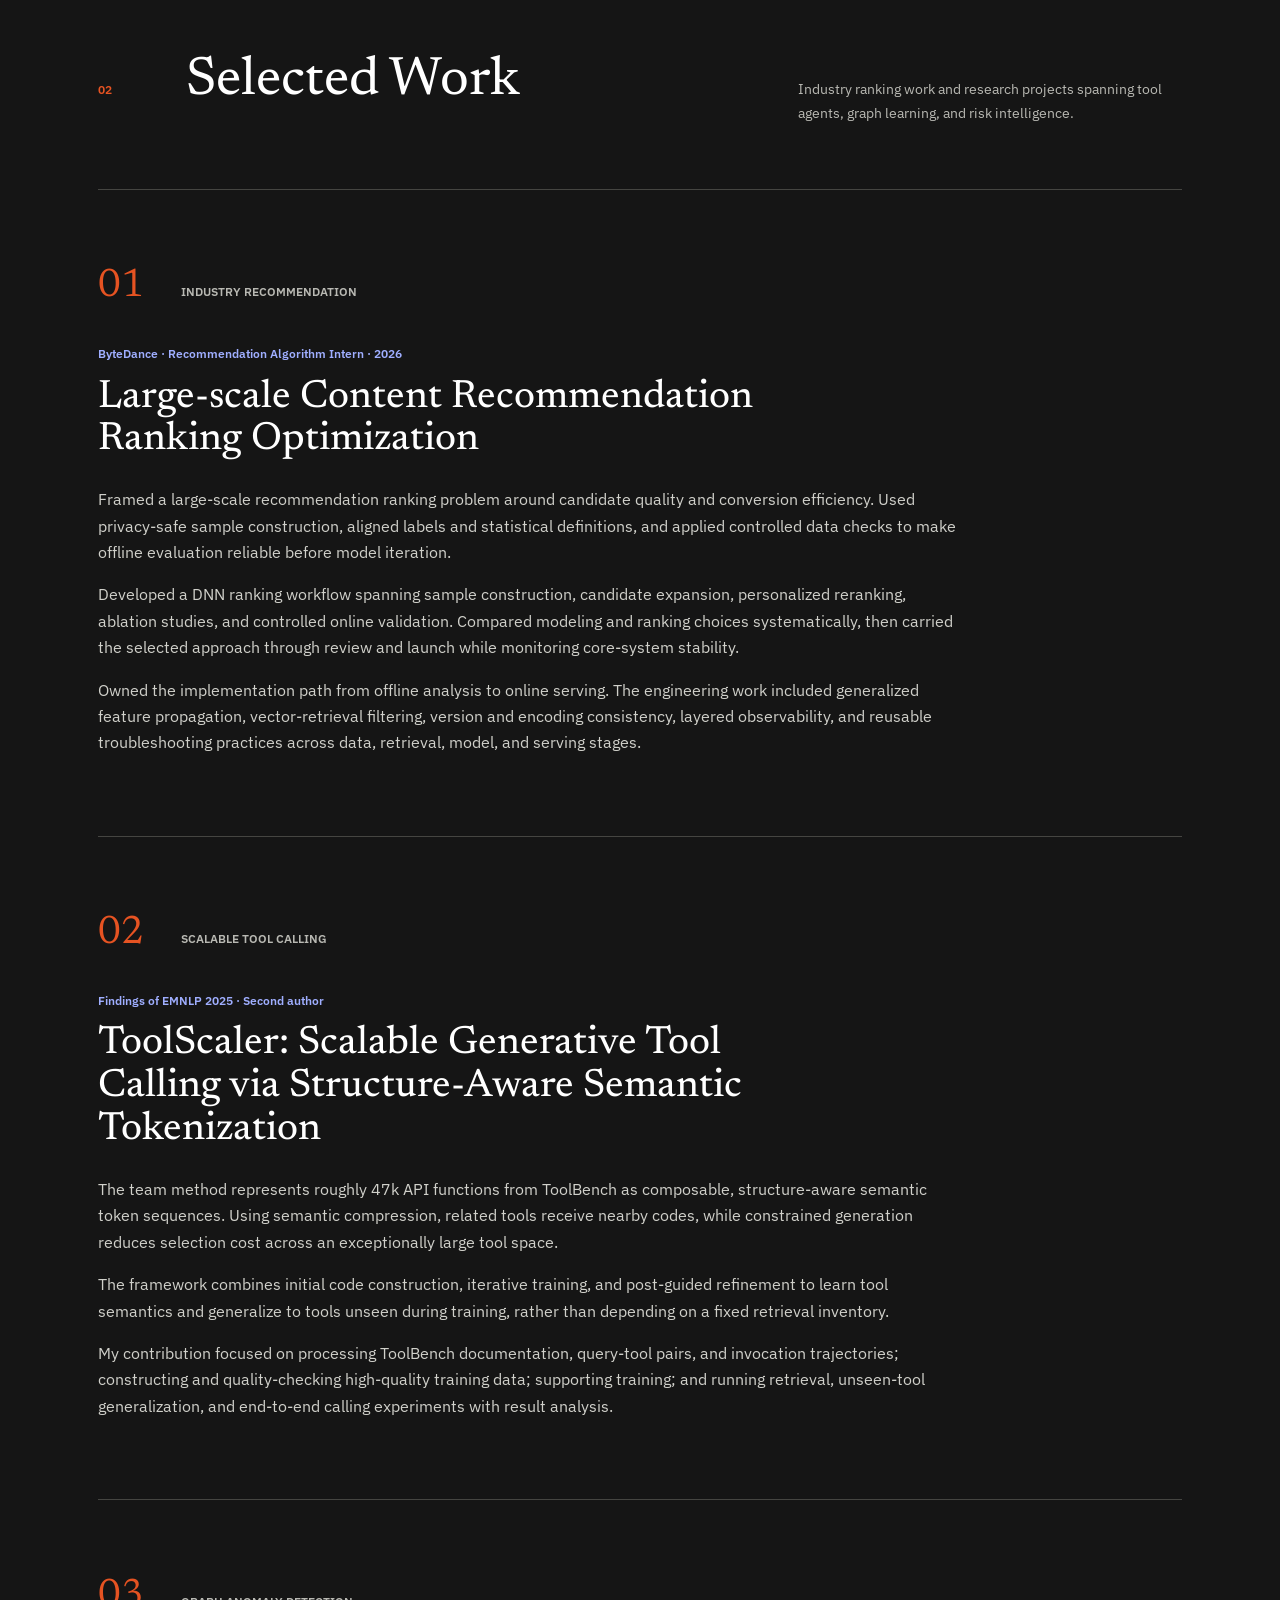
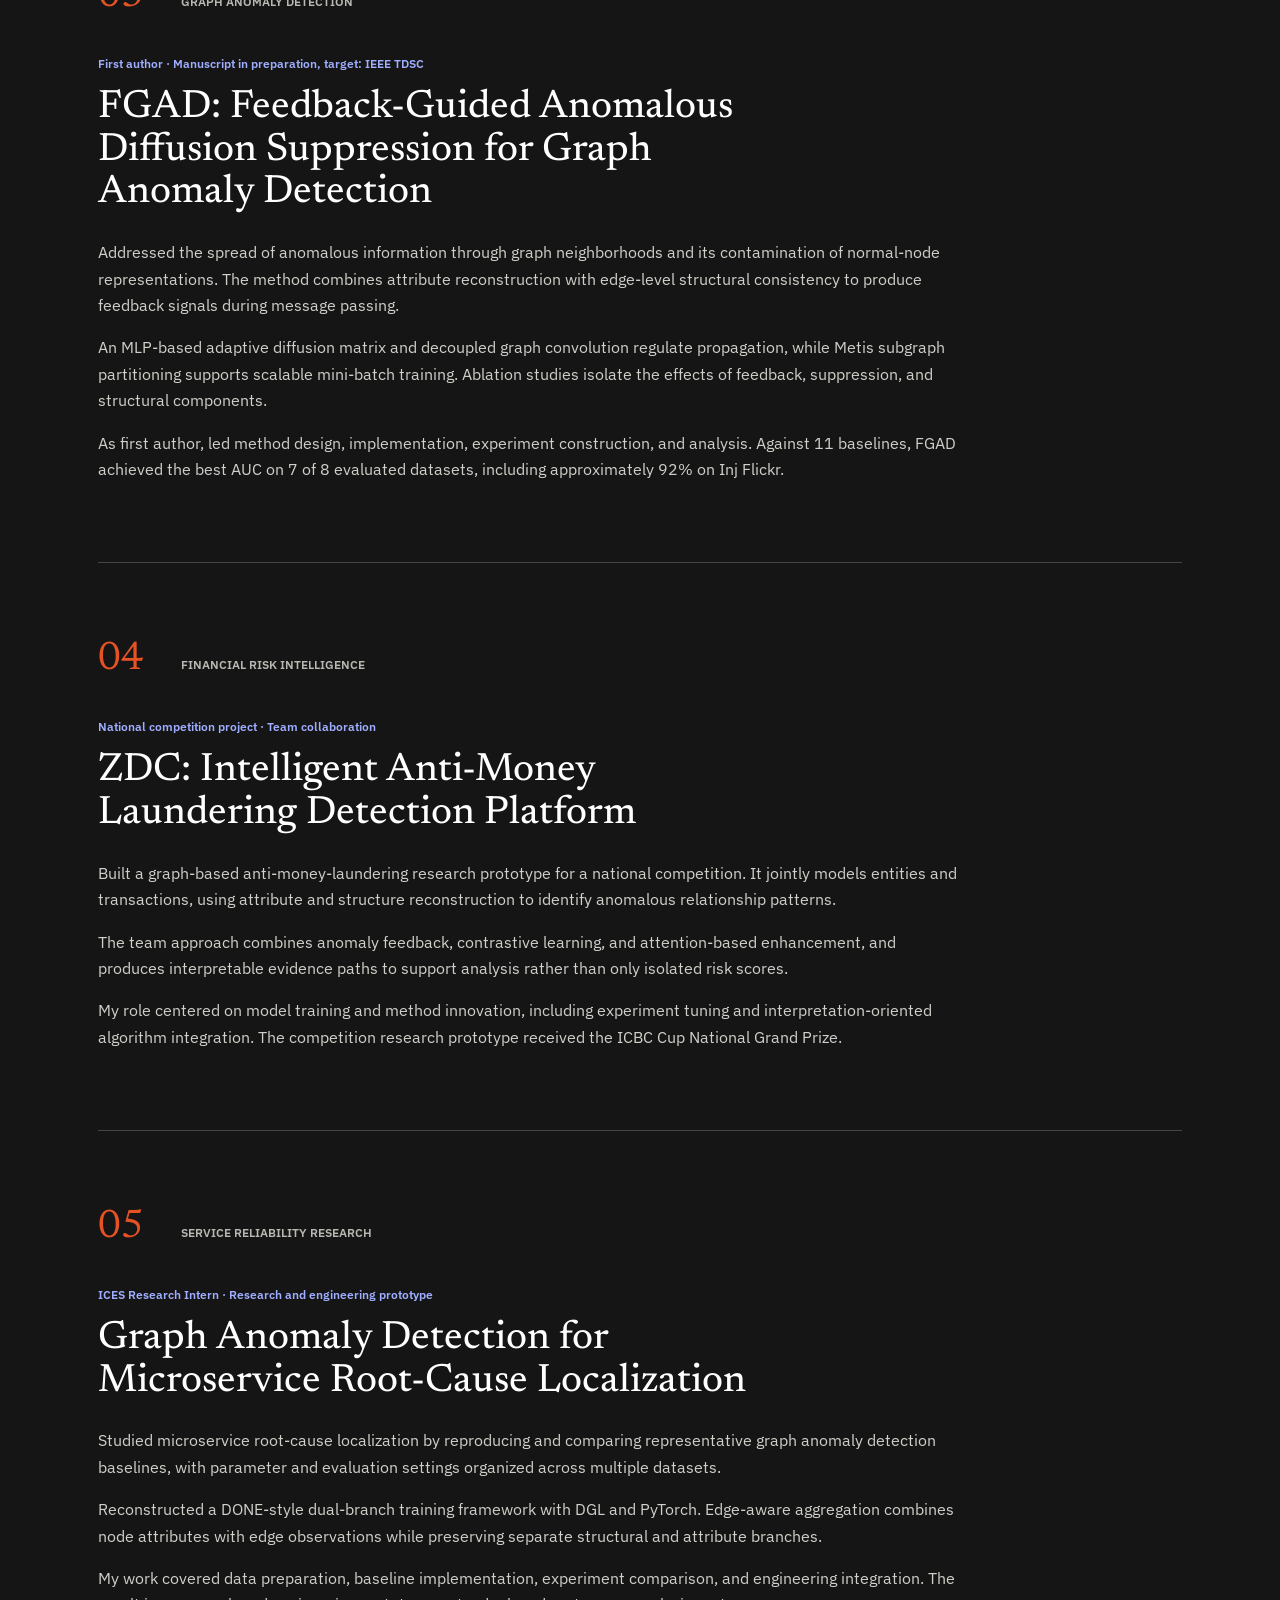
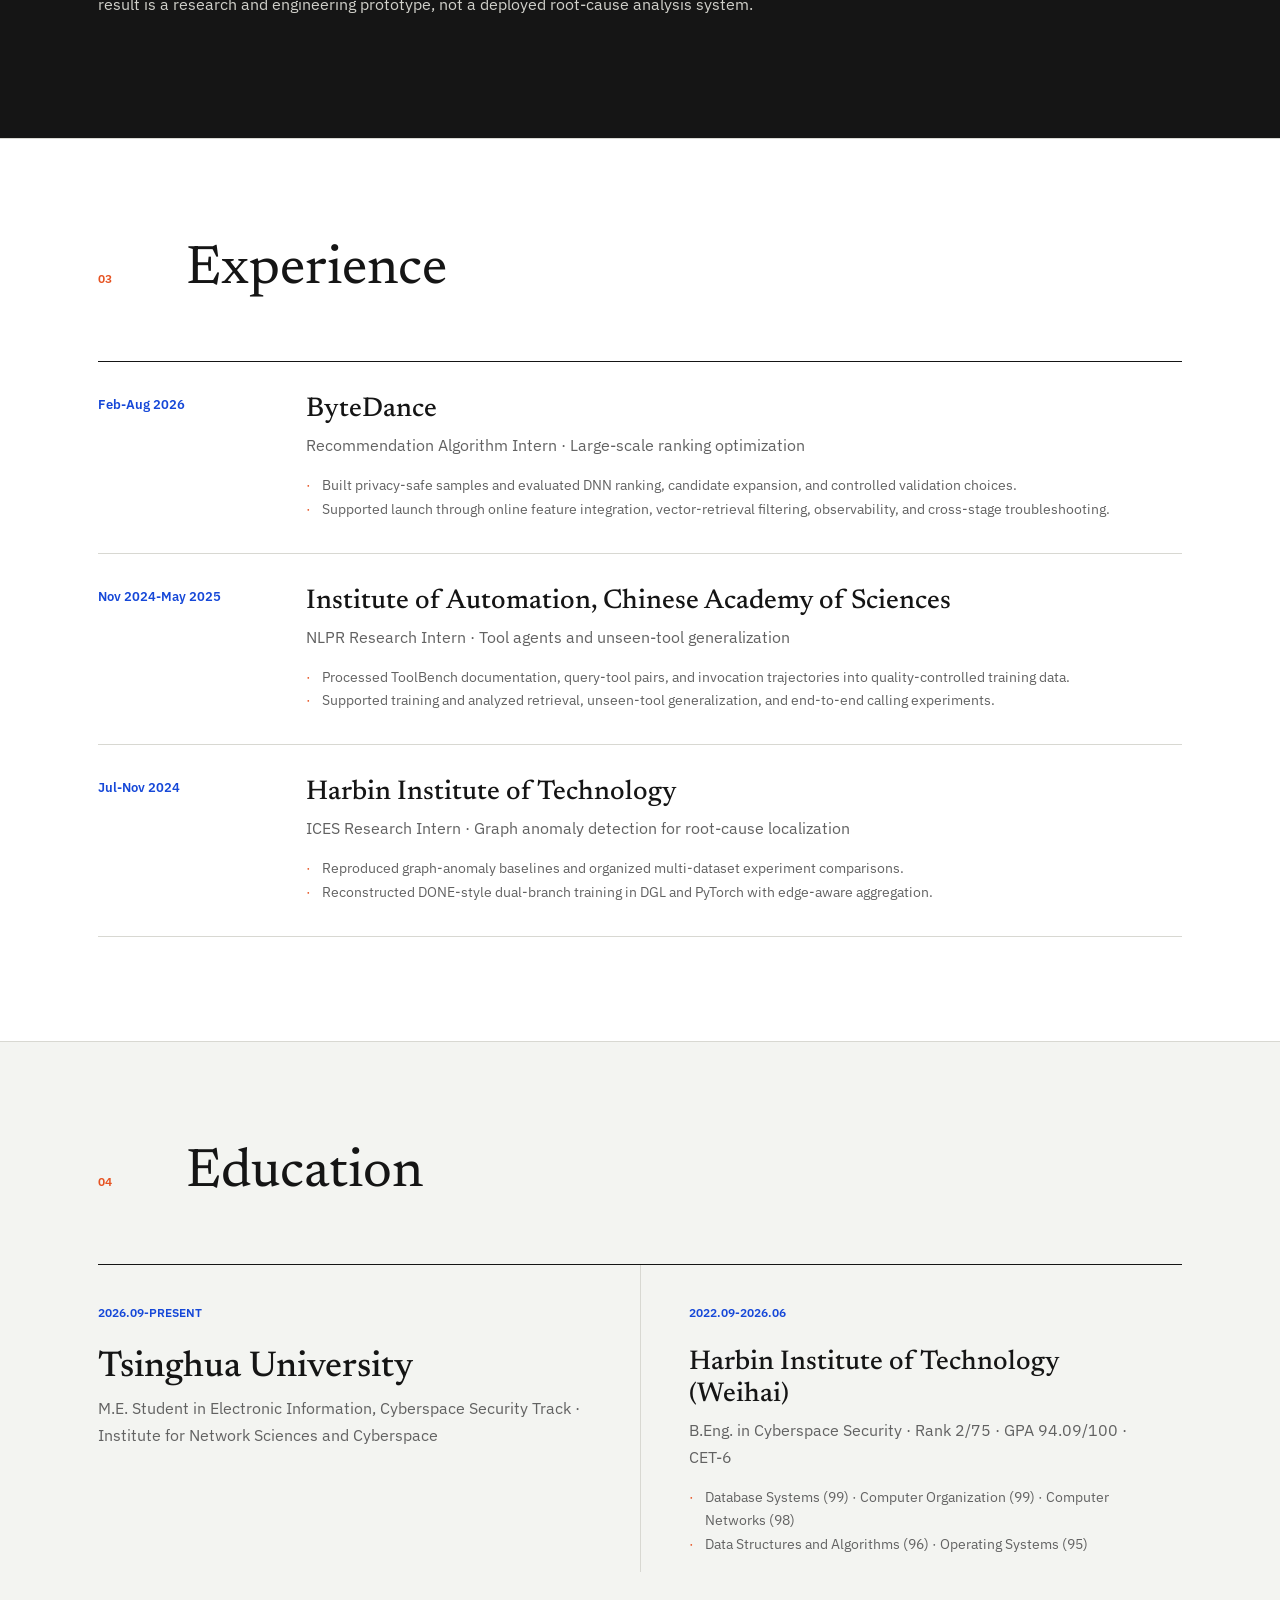
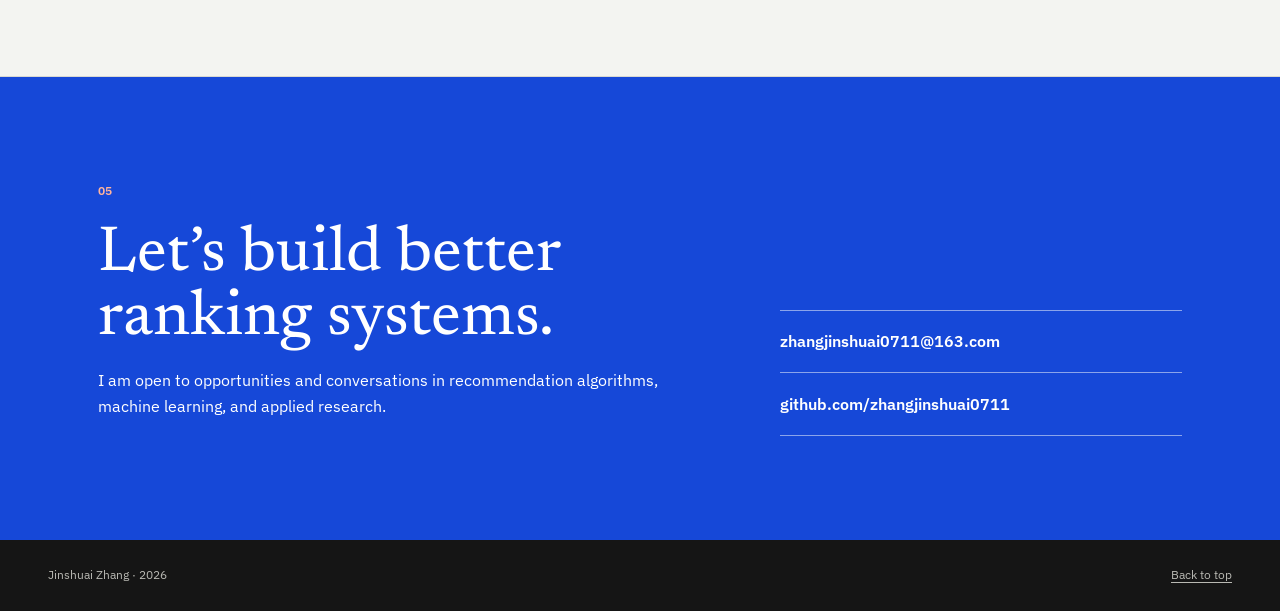
==== commit 295b8b4d: "feat: add state-owned enterprise homepage" ====
--- a/index.html
+++ b/index.html
@@ -44,7 +44,7 @@
           <p class="eyebrow">Recommendation Algorithms · Machine Learning</p>
           <h1>Jinshuai<br>Zhang</h1>
           <p class="hero-intro">I build ranking and learning systems for practical recommendation problems, supported by research in scalable tool calling and graph machine learning.</p>
-          <p class="hero-status">M.E. Student in Cyberspace Security at Tsinghua University · 2026-Present</p>
+          <p class="hero-status">M.E. Student in Electronic Information, Cyberspace Security Track at Tsinghua University · 2026-Present</p>
           <div class="hero-links">
             <a href="mailto:zhangjinshuai0711@163.com">Email</a>
             <a href="https://github.com/zhangjinshuai0711" rel="me">GitHub</a>
@@ -168,7 +168,7 @@
           <article class="education-current" data-reveal>
             <p class="date">2026.09-Present</p>
             <h3>Tsinghua University</h3>
-            <p>M.E. Student in Cyberspace Security · Institute for Network Sciences and Cyberspace</p>
+            <p>M.E. Student in Electronic Information, Cyberspace Security Track · Institute for Network Sciences and Cyberspace</p>
           </article>
           <article data-reveal>
             <p class="date">2022.09-2026.06</p>
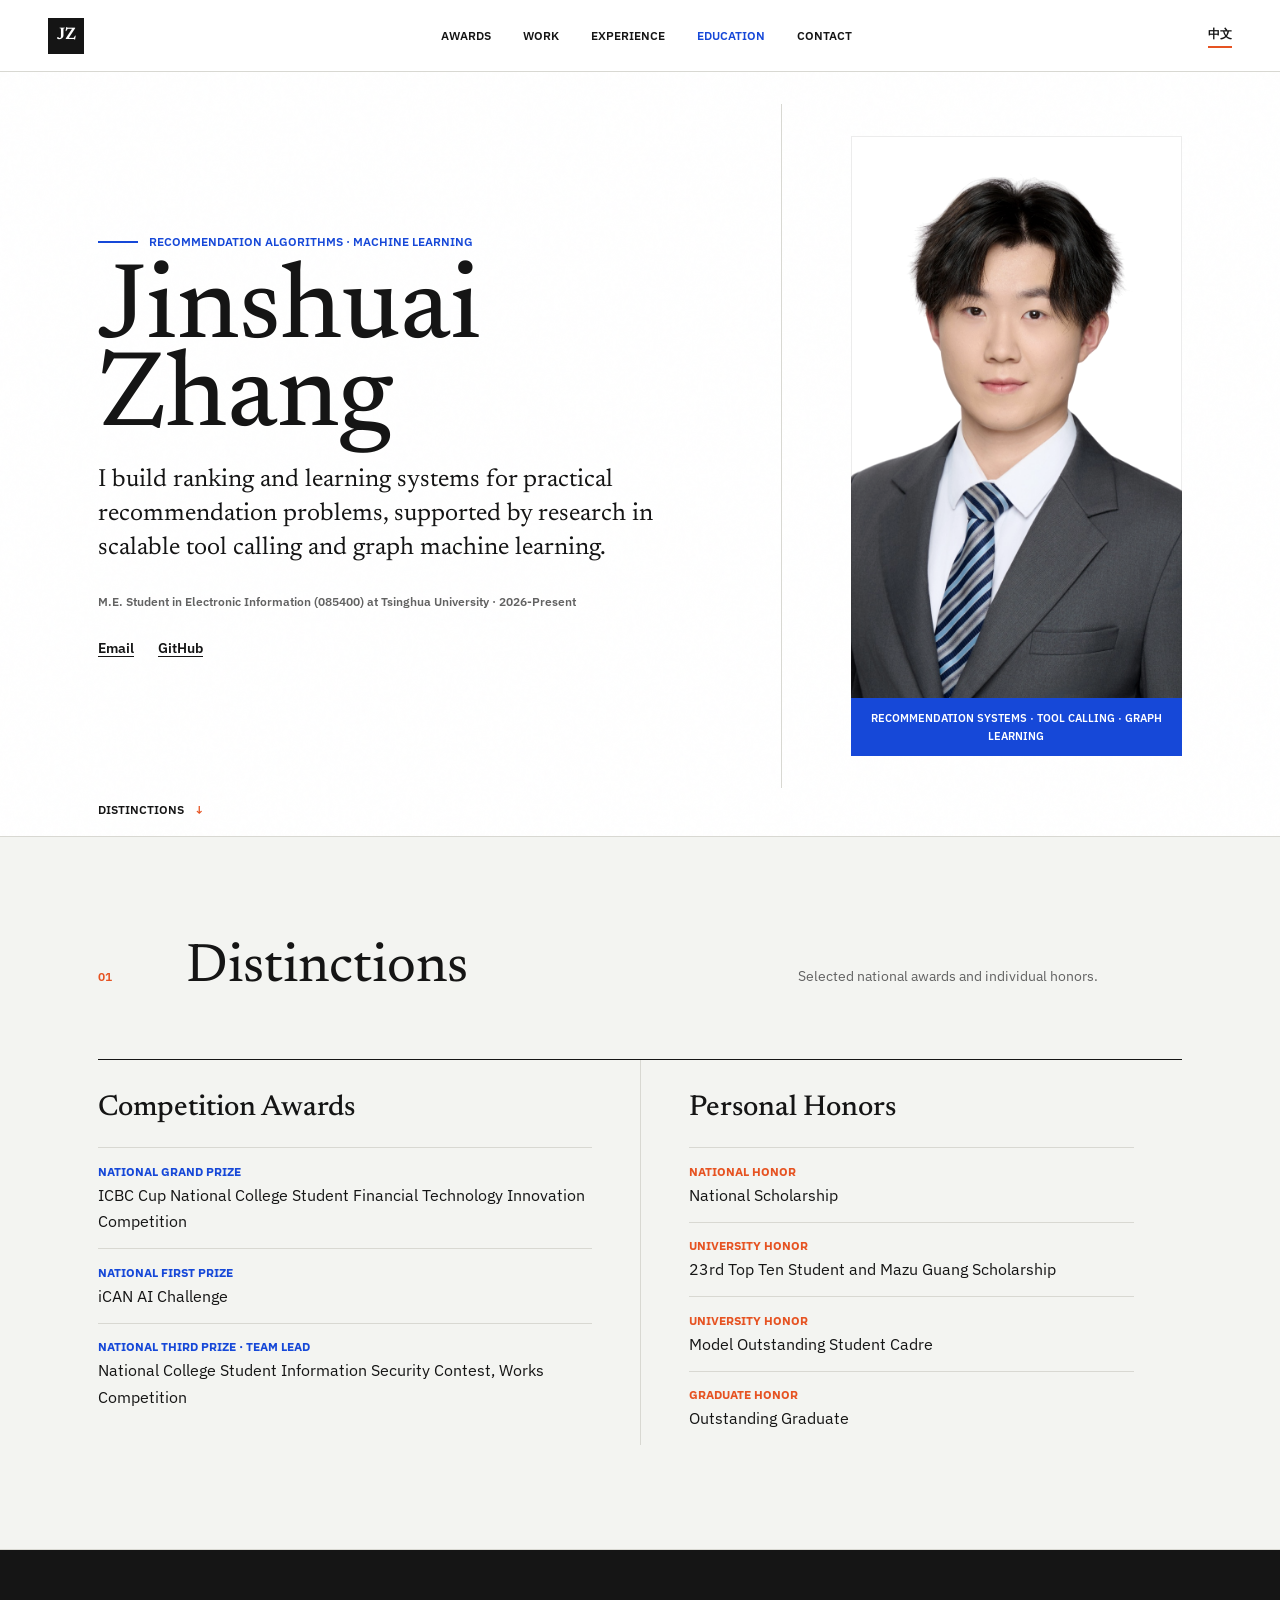
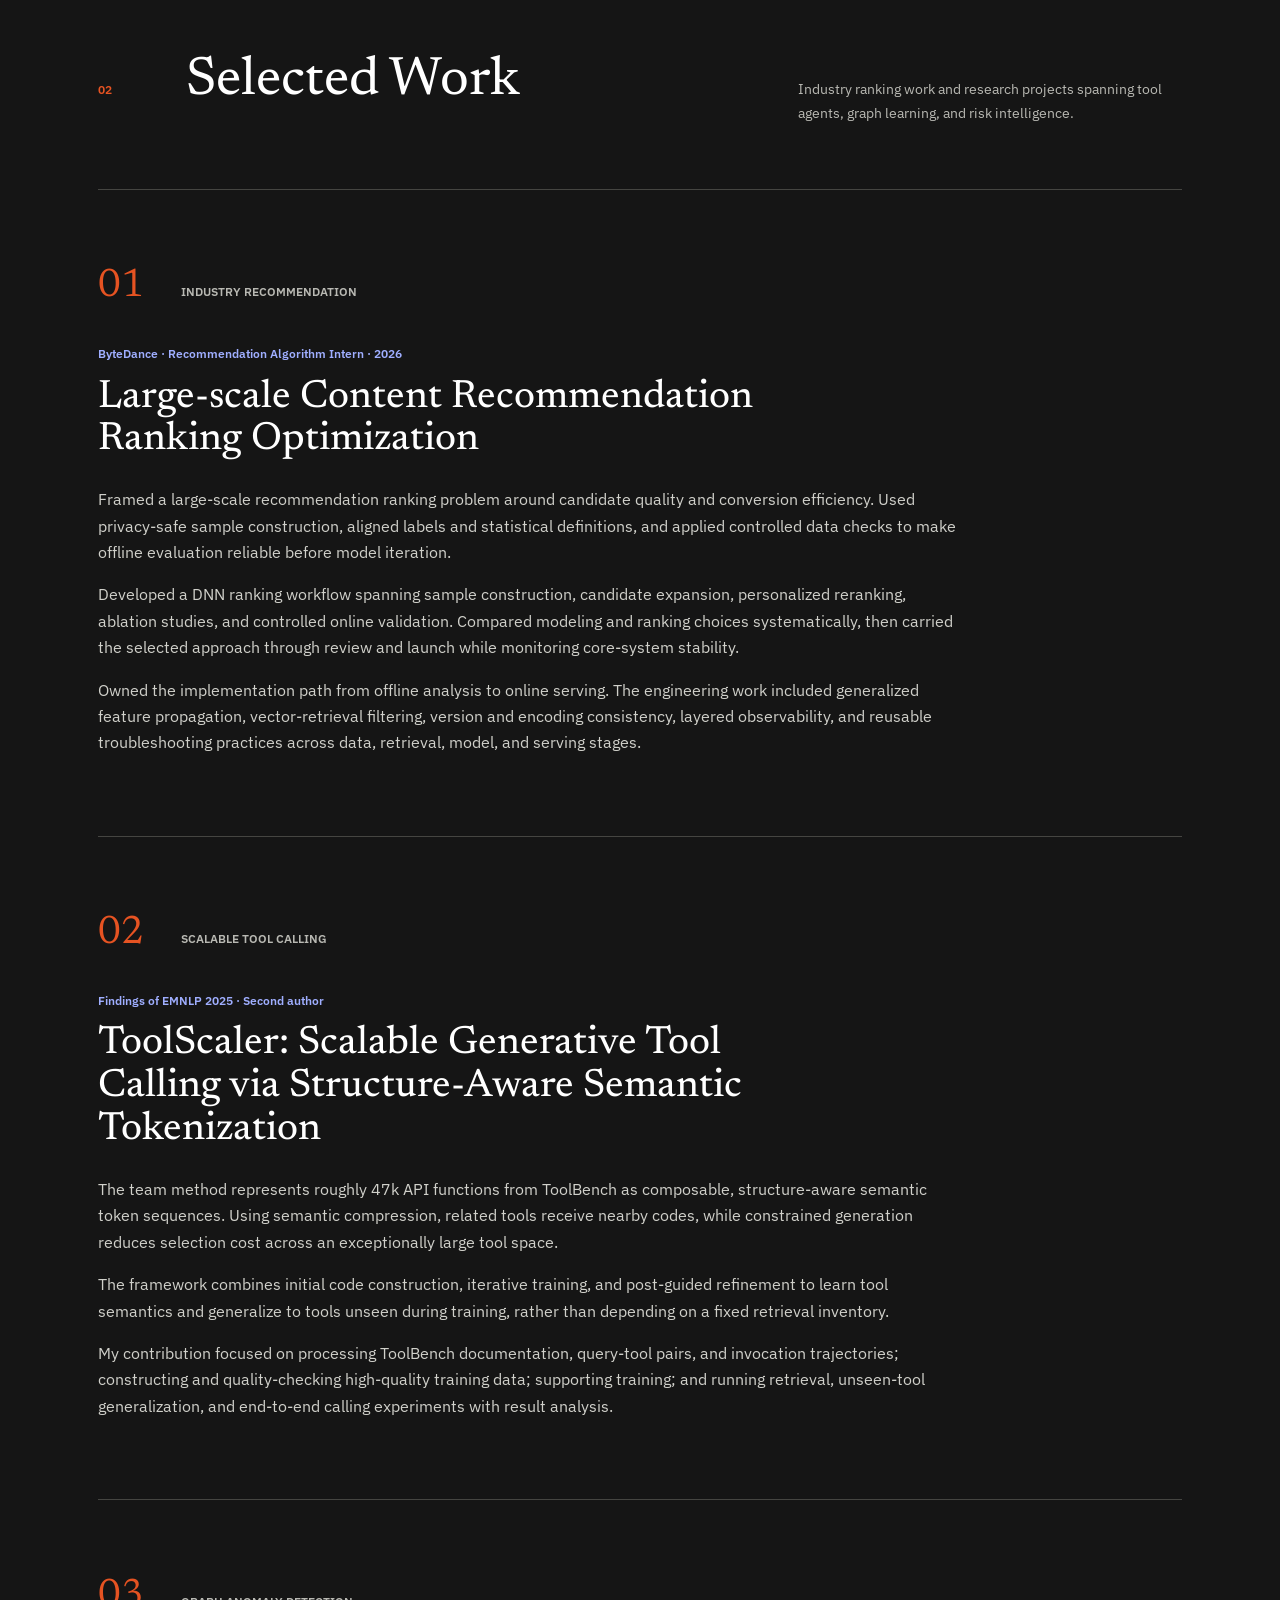
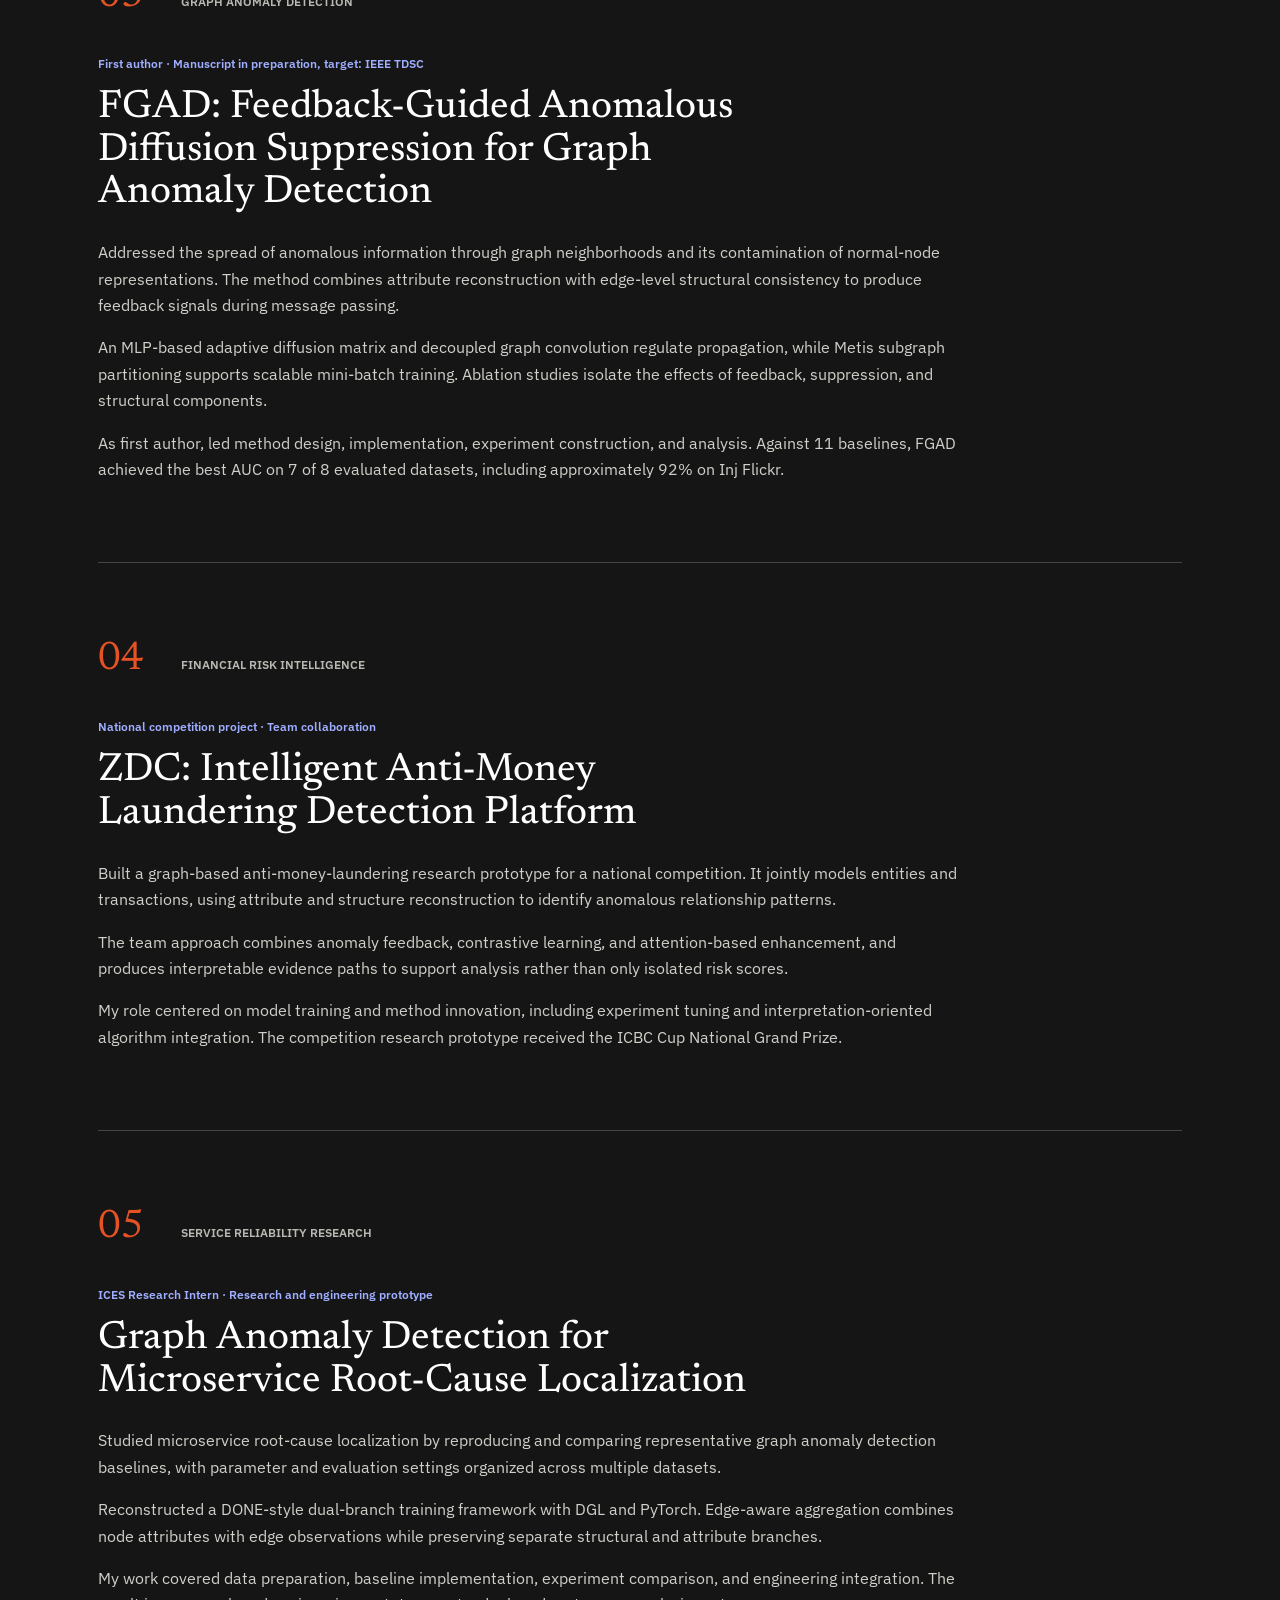
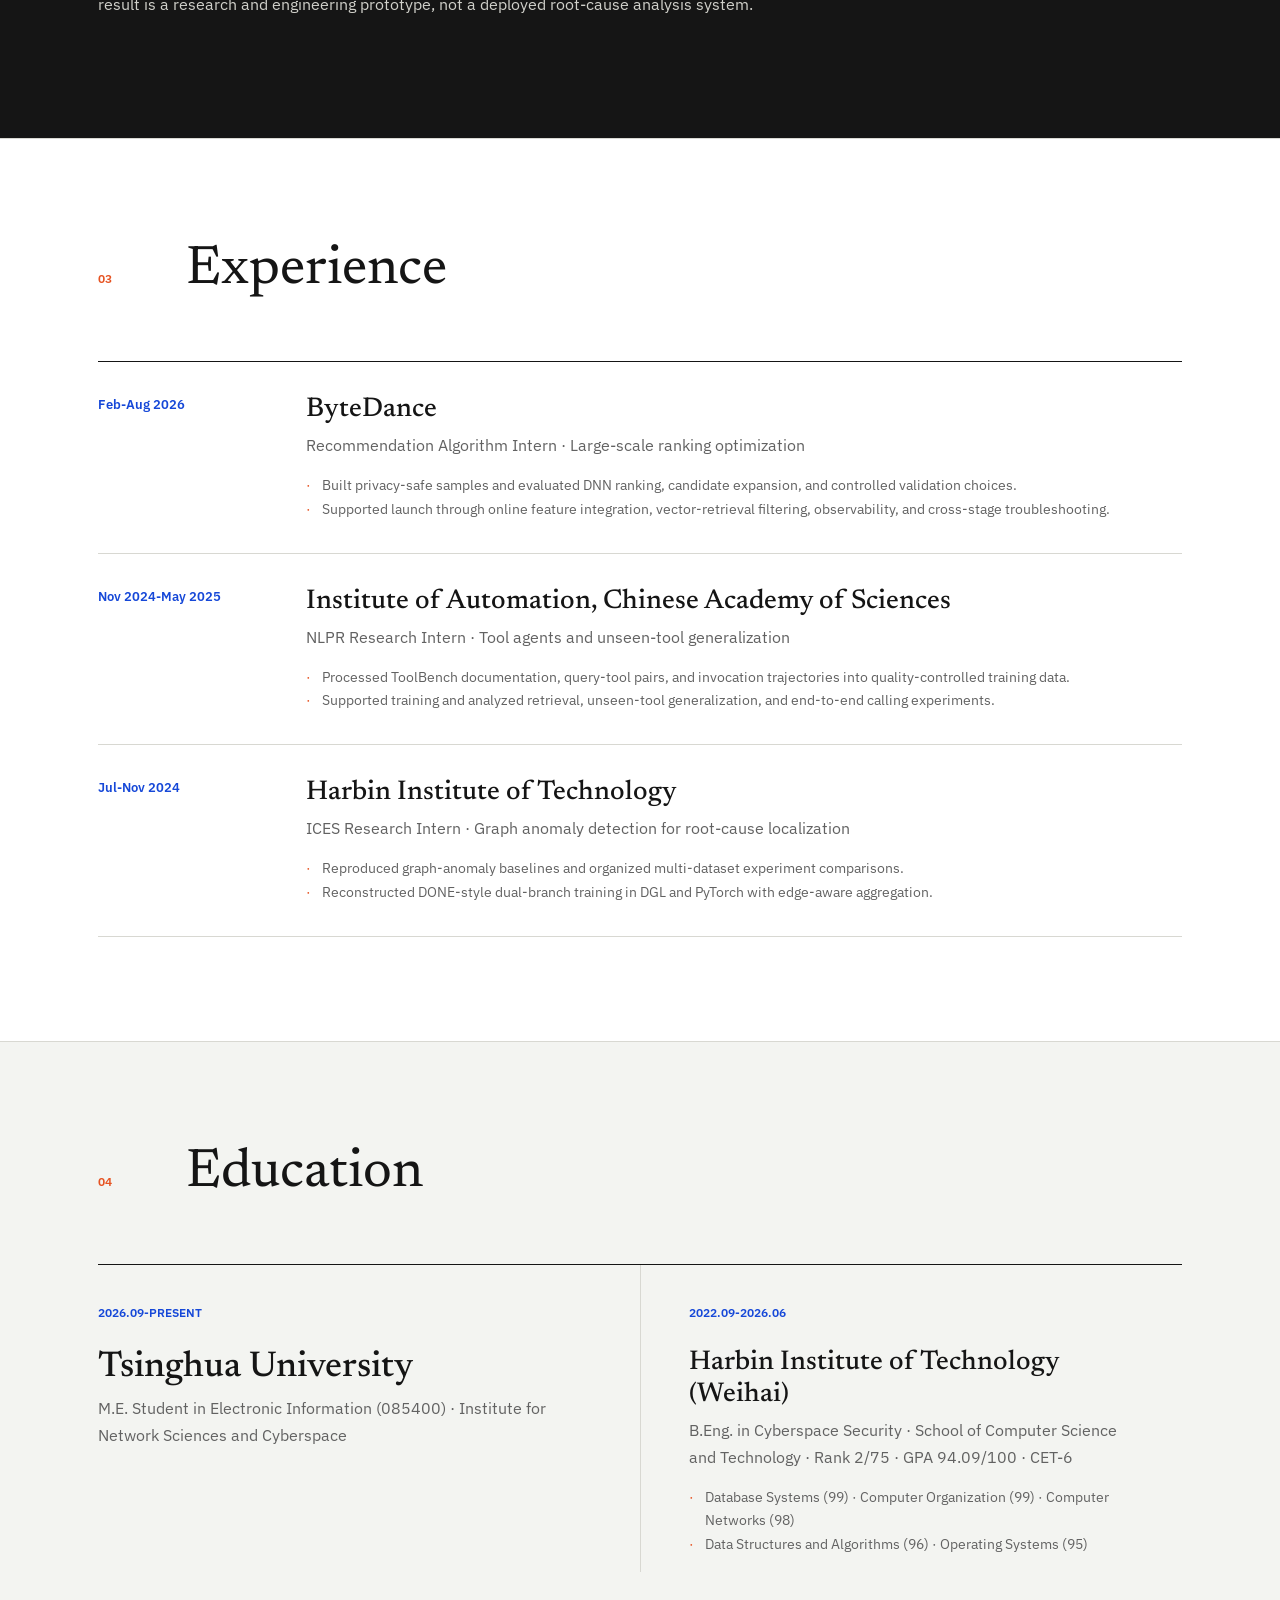
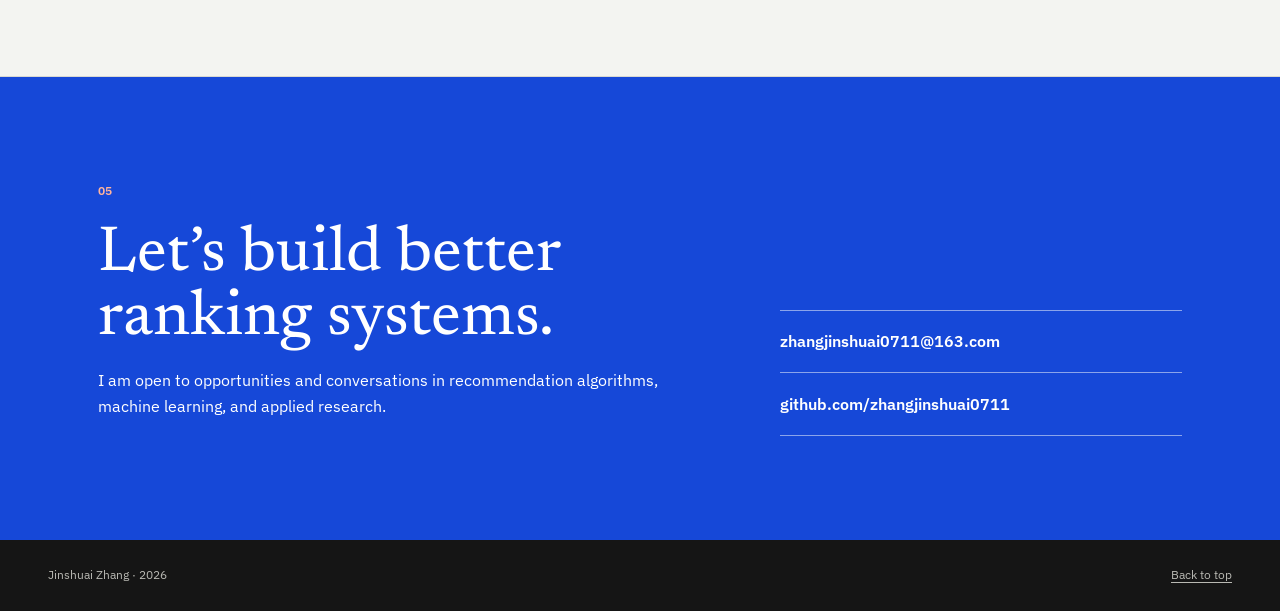
==== commit 90d2c6b8: "fix: update education and leadership details" ====
--- a/index.html
+++ b/index.html
@@ -44,7 +44,7 @@
           <p class="eyebrow">Recommendation Algorithms · Machine Learning</p>
           <h1>Jinshuai<br>Zhang</h1>
           <p class="hero-intro">I build ranking and learning systems for practical recommendation problems, supported by research in scalable tool calling and graph machine learning.</p>
-          <p class="hero-status">M.E. Student in Electronic Information, Cyberspace Security Track at Tsinghua University · 2026-Present</p>
+          <p class="hero-status">M.E. Student in Electronic Information (085400) at Tsinghua University · 2026-Present</p>
           <div class="hero-links">
             <a href="mailto:zhangjinshuai0711@163.com">Email</a>
             <a href="https://github.com/zhangjinshuai0711" rel="me">GitHub</a>
@@ -168,12 +168,12 @@
           <article class="education-current" data-reveal>
             <p class="date">2026.09-Present</p>
             <h3>Tsinghua University</h3>
-            <p>M.E. Student in Electronic Information, Cyberspace Security Track · Institute for Network Sciences and Cyberspace</p>
+            <p>M.E. Student in Electronic Information (085400) · Institute for Network Sciences and Cyberspace</p>
           </article>
           <article data-reveal>
             <p class="date">2022.09-2026.06</p>
             <h3>Harbin Institute of Technology (Weihai)</h3>
-            <p>B.Eng. in Cyberspace Security · Rank 2/75 · GPA 94.09/100 · CET-6</p>
+            <p>B.Eng. in Cyberspace Security · School of Computer Science and Technology · Rank 2/75 · GPA 94.09/100 · CET-6</p>
             <ul class="education-facts">
               <li>Database Systems (99) · Computer Organization (99) · Computer Networks (98)</li>
               <li>Data Structures and Algorithms (96) · Operating Systems (95)</li>
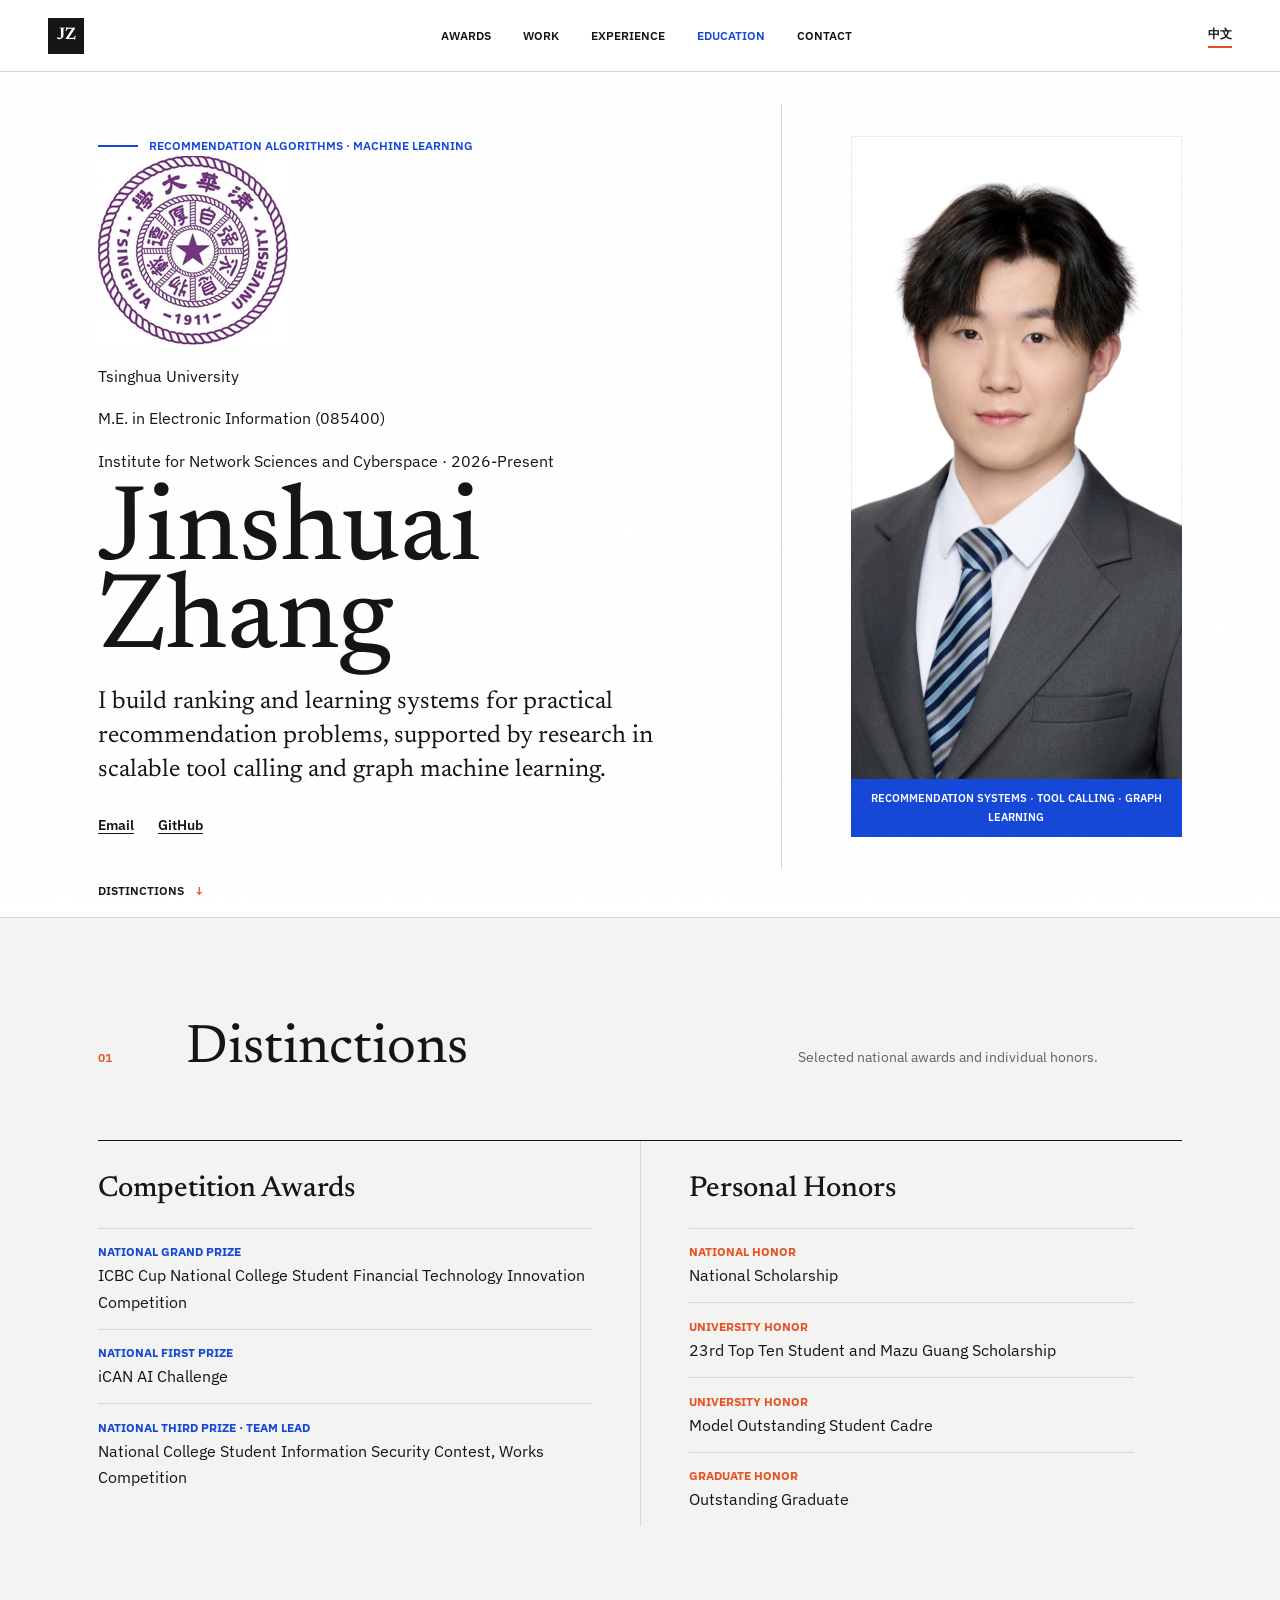
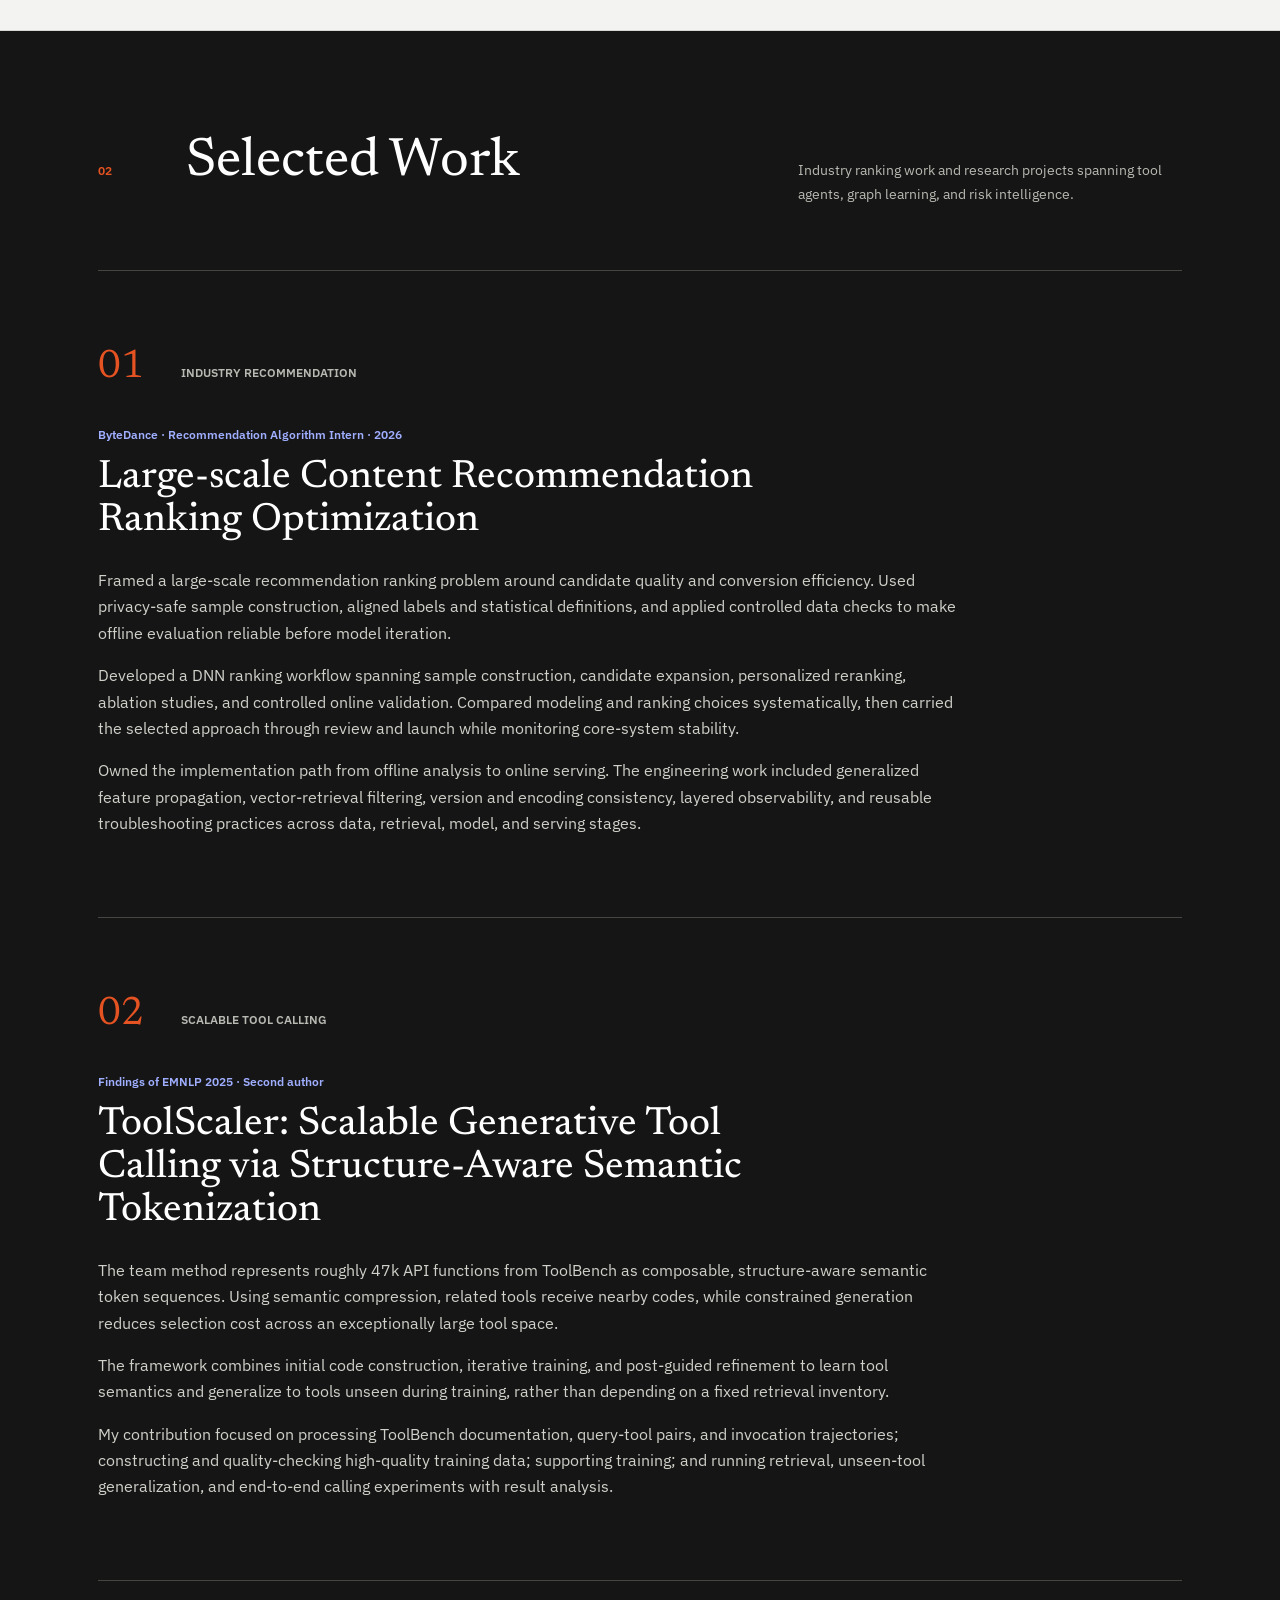
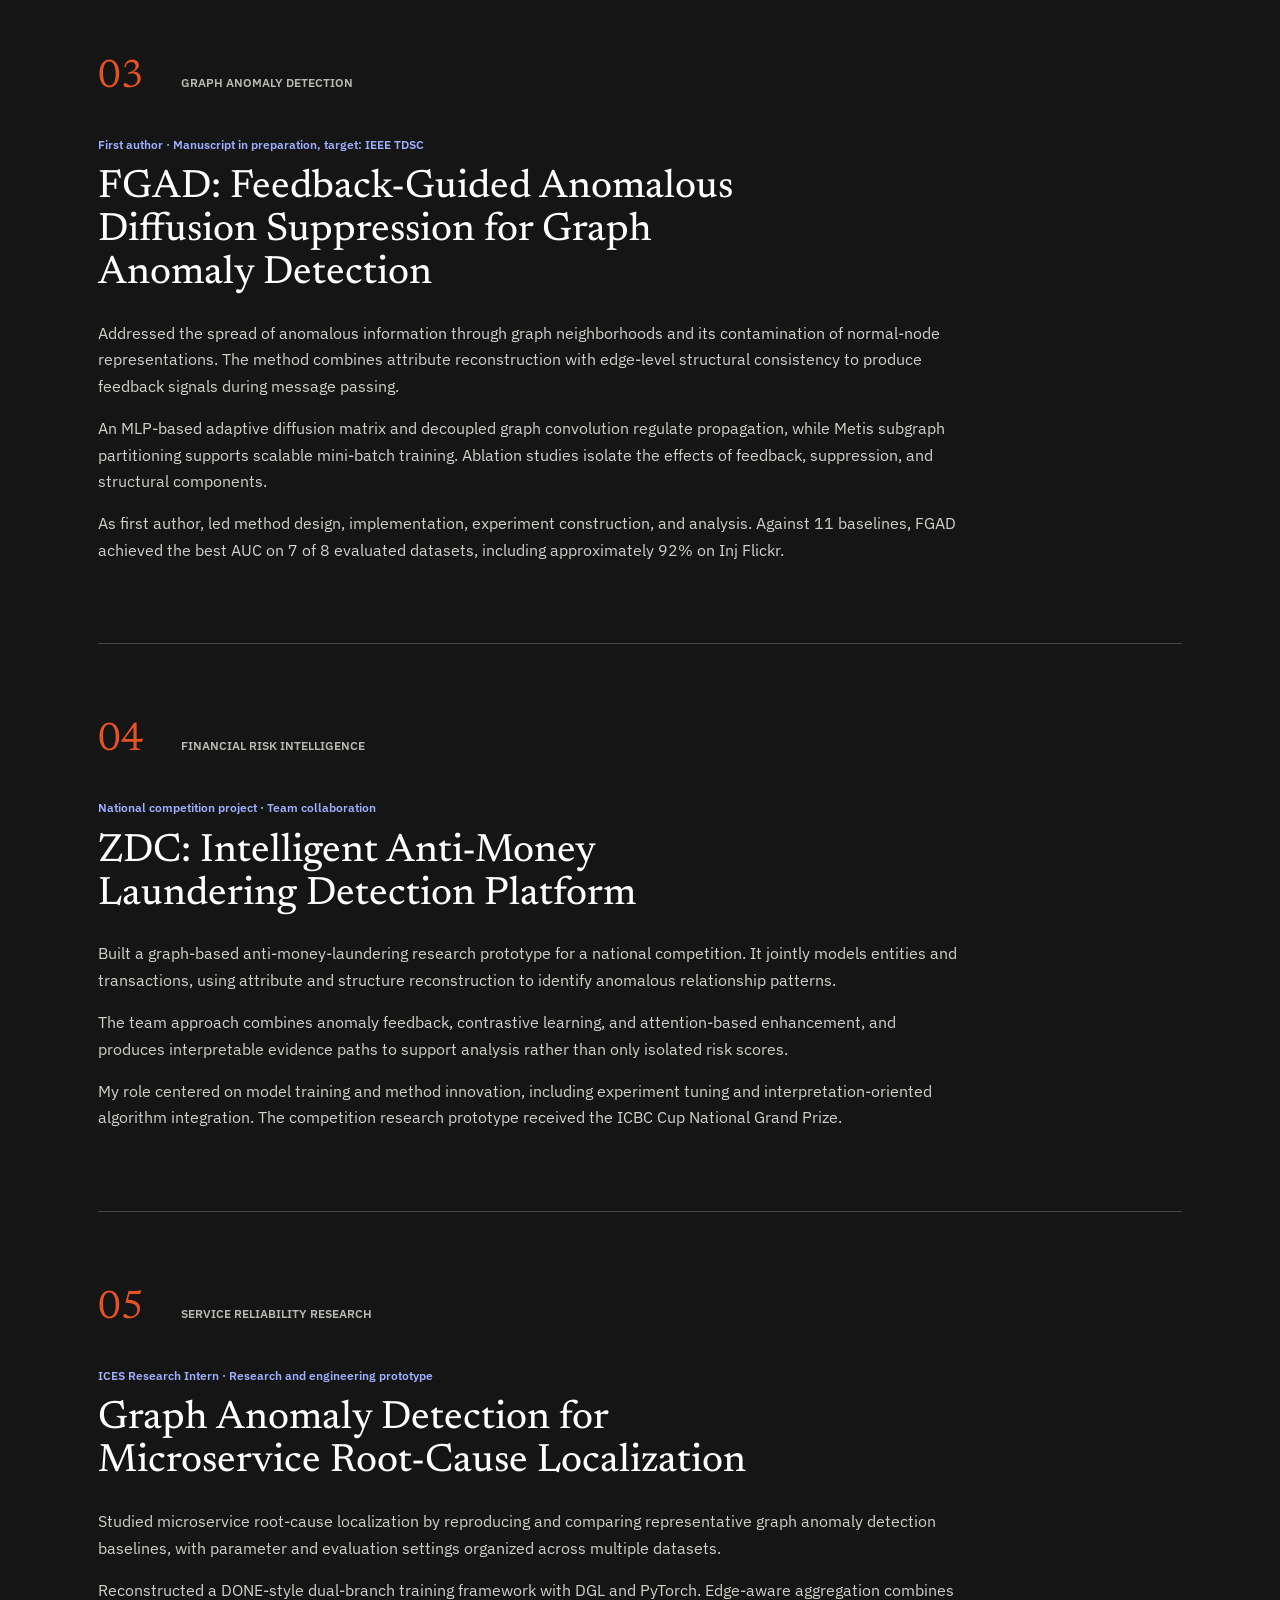
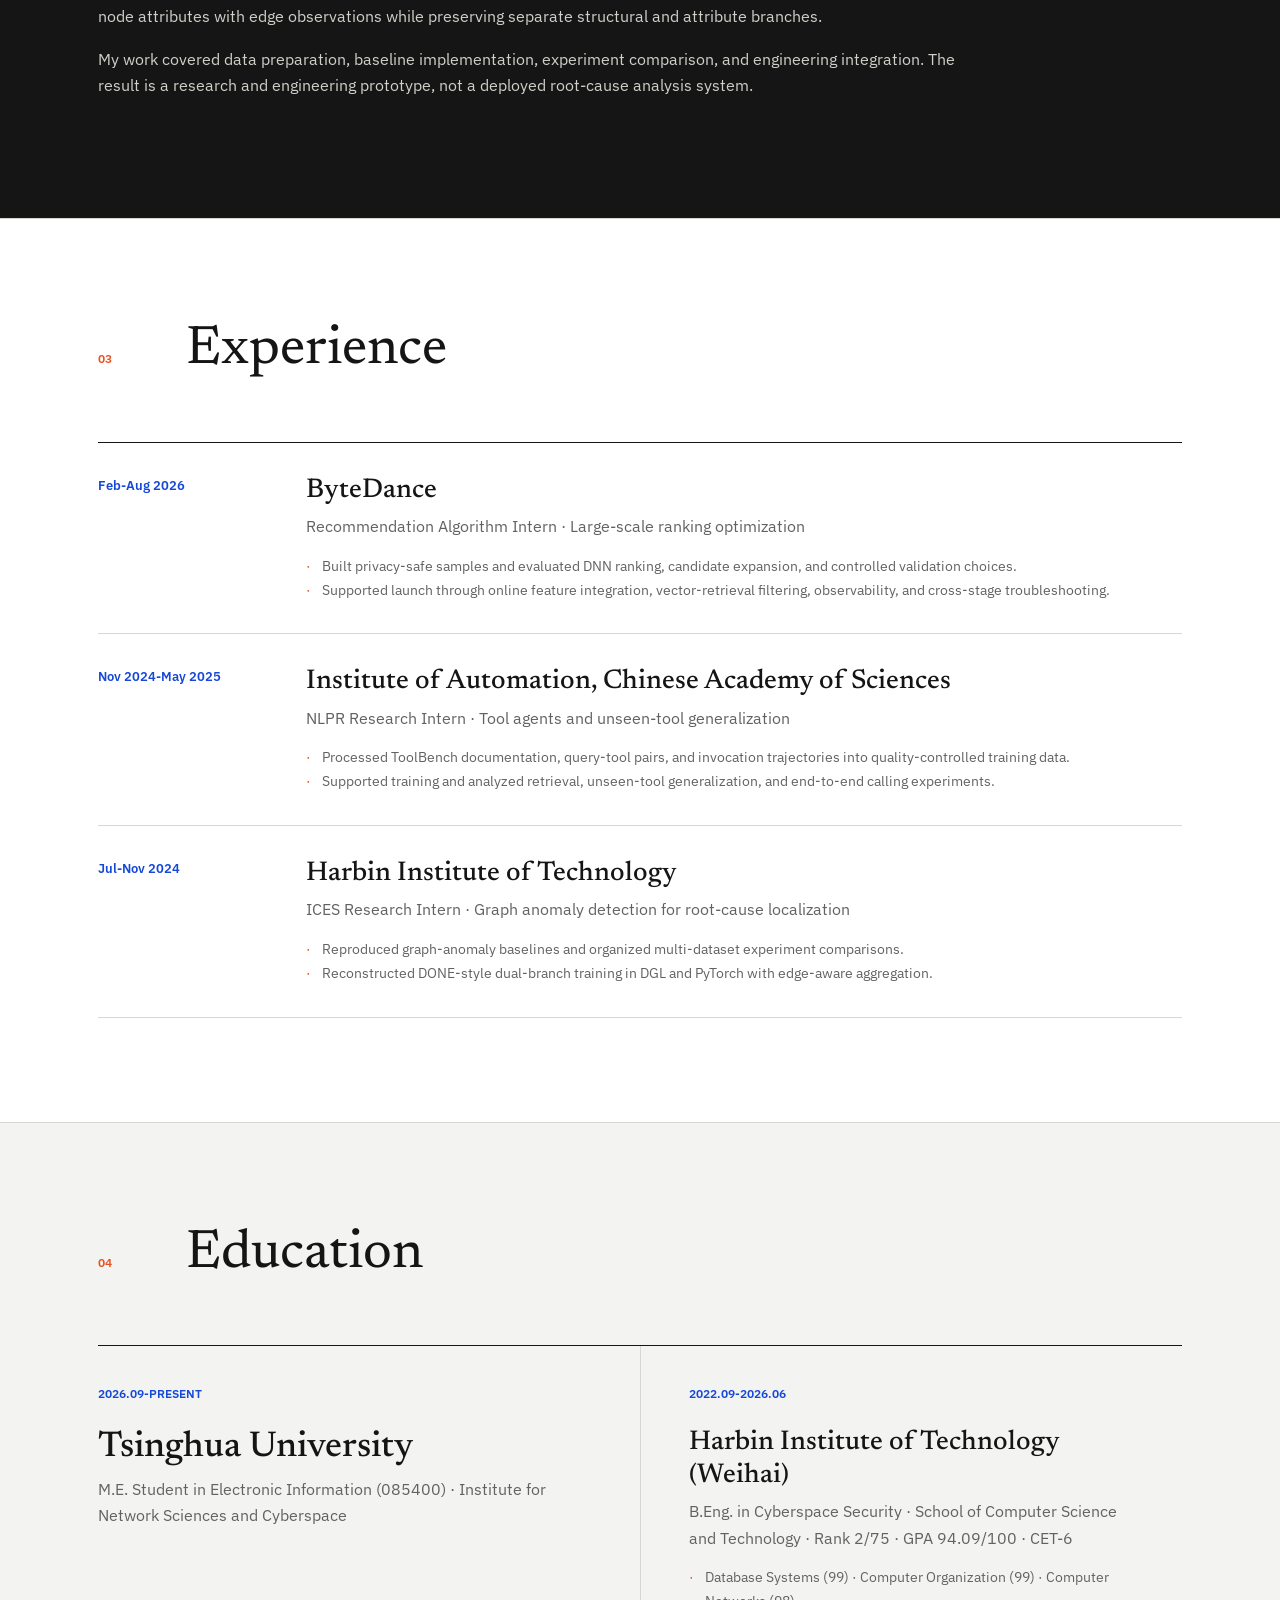
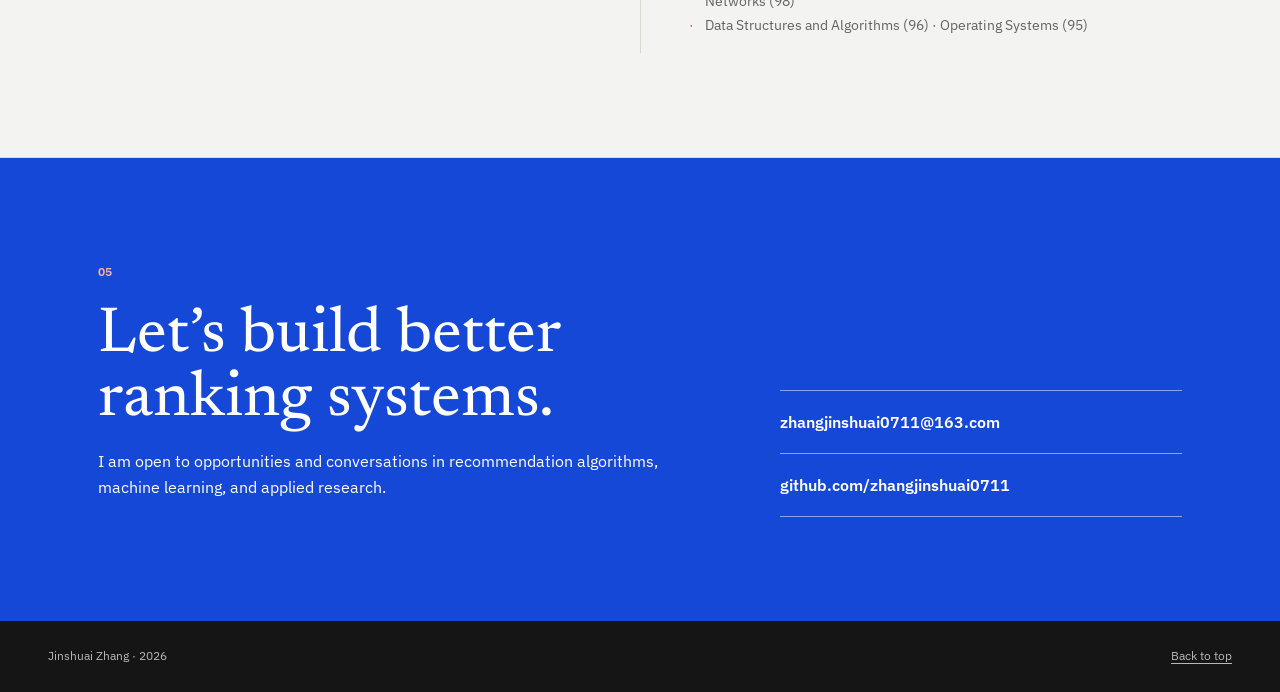
==== commit 515549c4: "feat: add bilingual Tsinghua identity lockup" ====
--- a/index.html
+++ b/index.html
@@ -42,9 +42,16 @@
       <section class="hero" id="top">
         <div class="hero-copy" data-reveal>
           <p class="eyebrow">Recommendation Algorithms · Machine Learning</p>
-          <h1>Jinshuai<br>Zhang</h1>
+          <div class="academic-identity">
+            <img class="academic-seal" src="/assets/images/tsinghua-seal.webp" width="192" height="191" alt="Tsinghua University seal" decoding="async">
+            <div>
+              <p class="academic-institution">Tsinghua University</p>
+              <p class="academic-degree">M.E. in Electronic Information (085400)</p>
+              <p class="academic-school">Institute for Network Sciences and Cyberspace · 2026-Present</p>
+            </div>
+          </div>
+          <h1>Jinshuai Zhang</h1>
           <p class="hero-intro">I build ranking and learning systems for practical recommendation problems, supported by research in scalable tool calling and graph machine learning.</p>
-          <p class="hero-status">M.E. Student in Electronic Information (085400) at Tsinghua University · 2026-Present</p>
           <div class="hero-links">
             <a href="mailto:zhangjinshuai0711@163.com">Email</a>
             <a href="https://github.com/zhangjinshuai0711" rel="me">GitHub</a>
